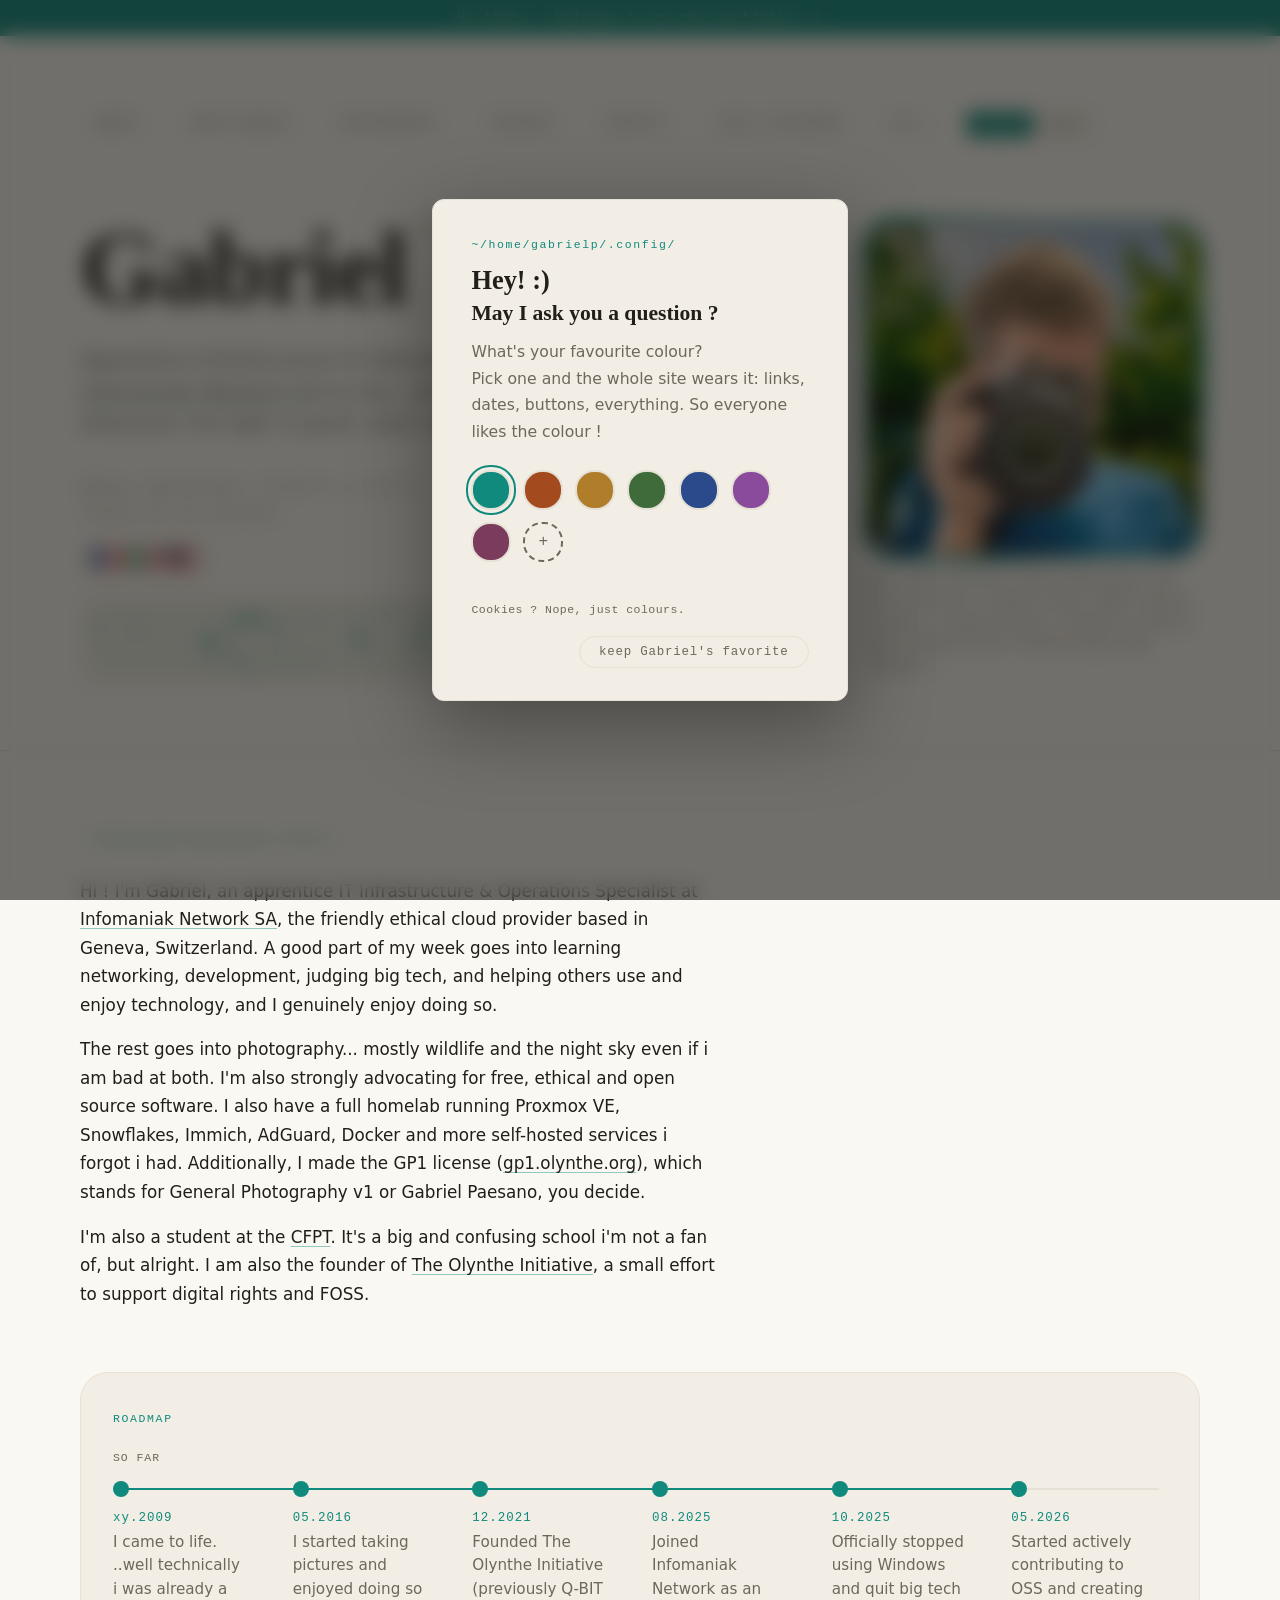
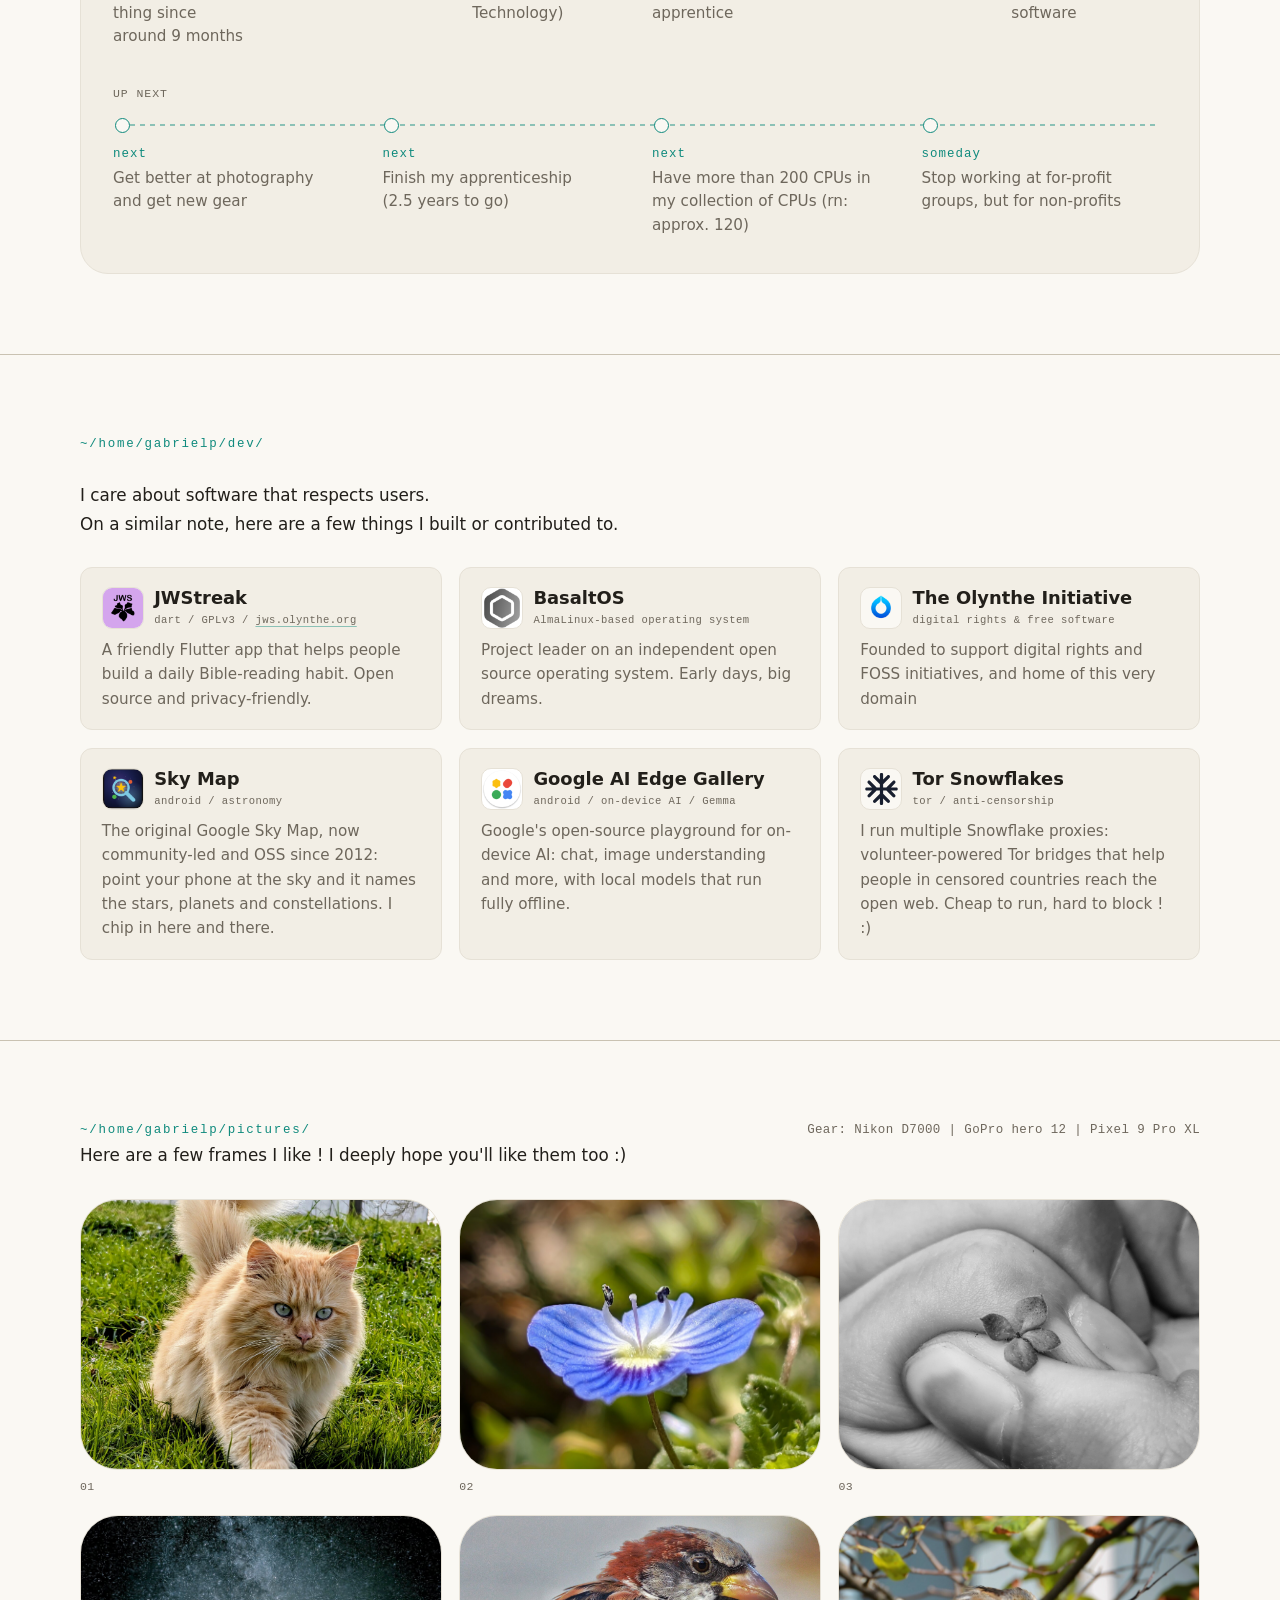
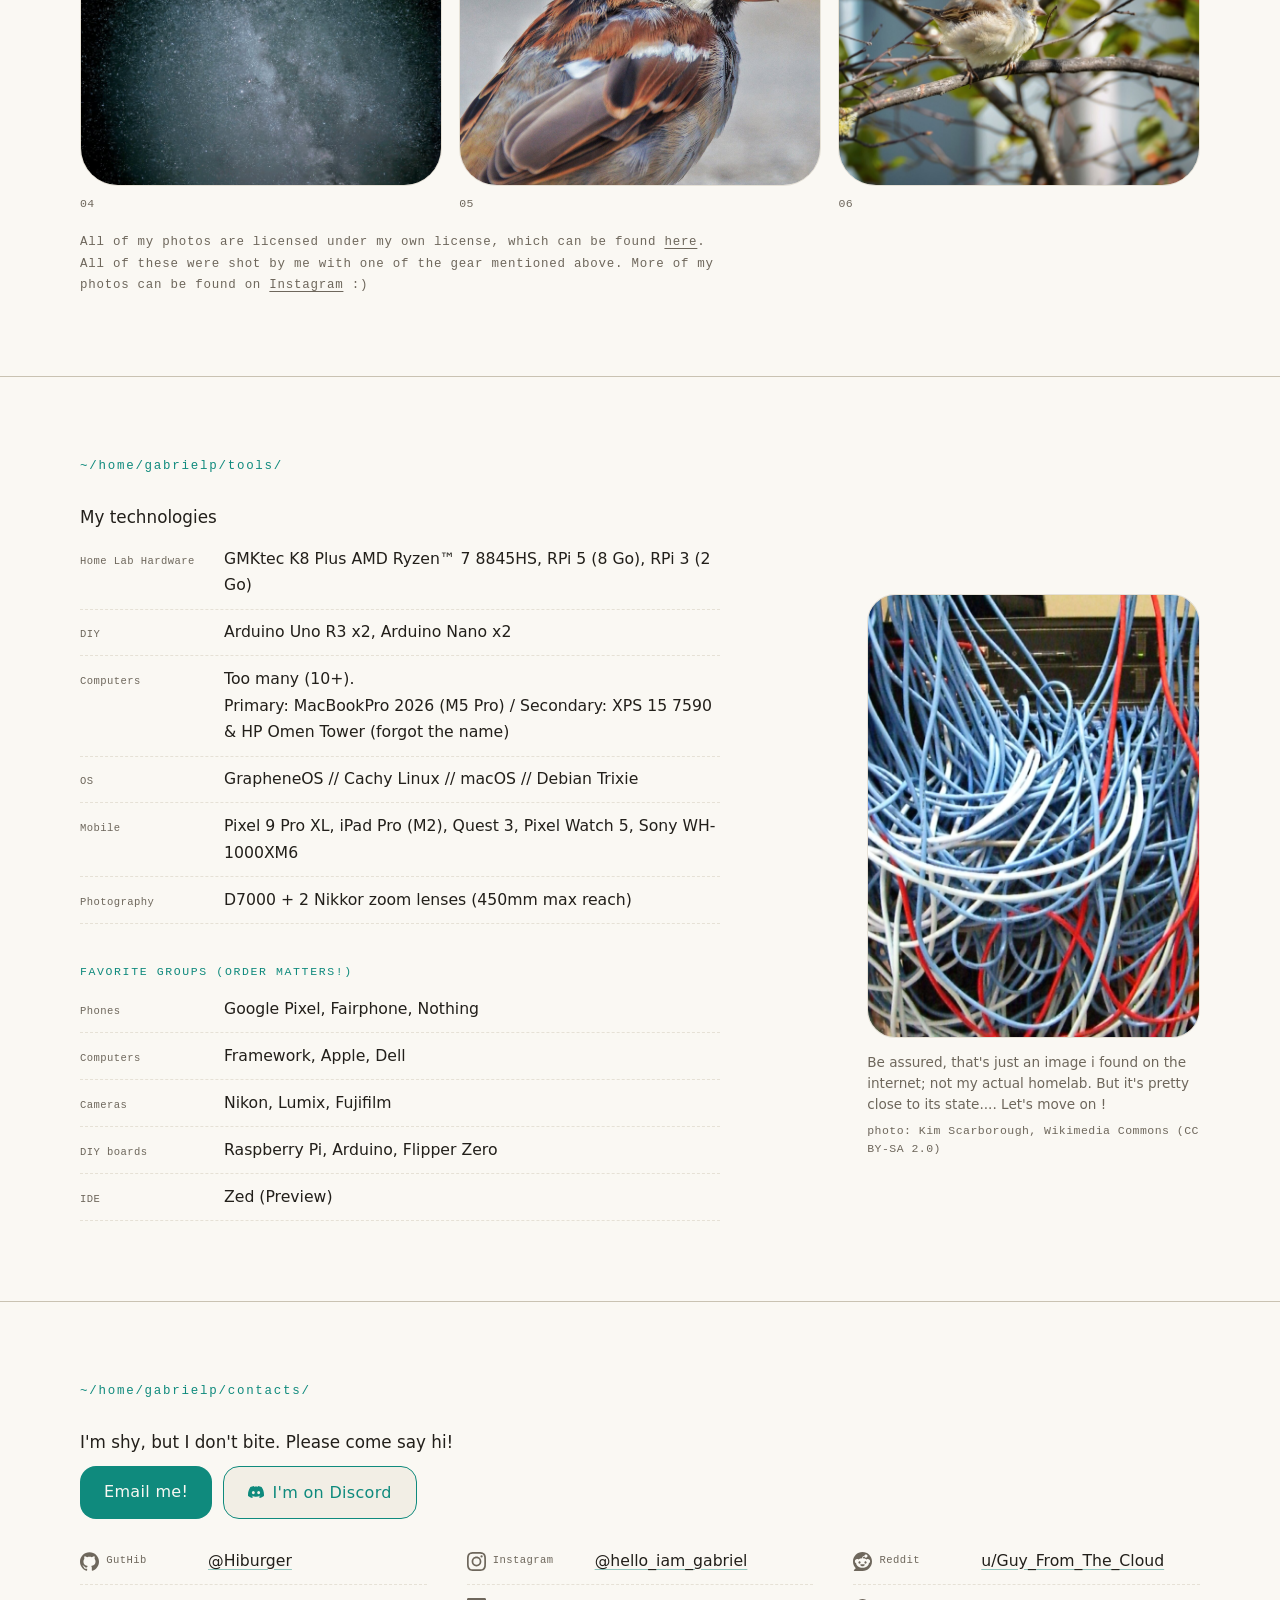
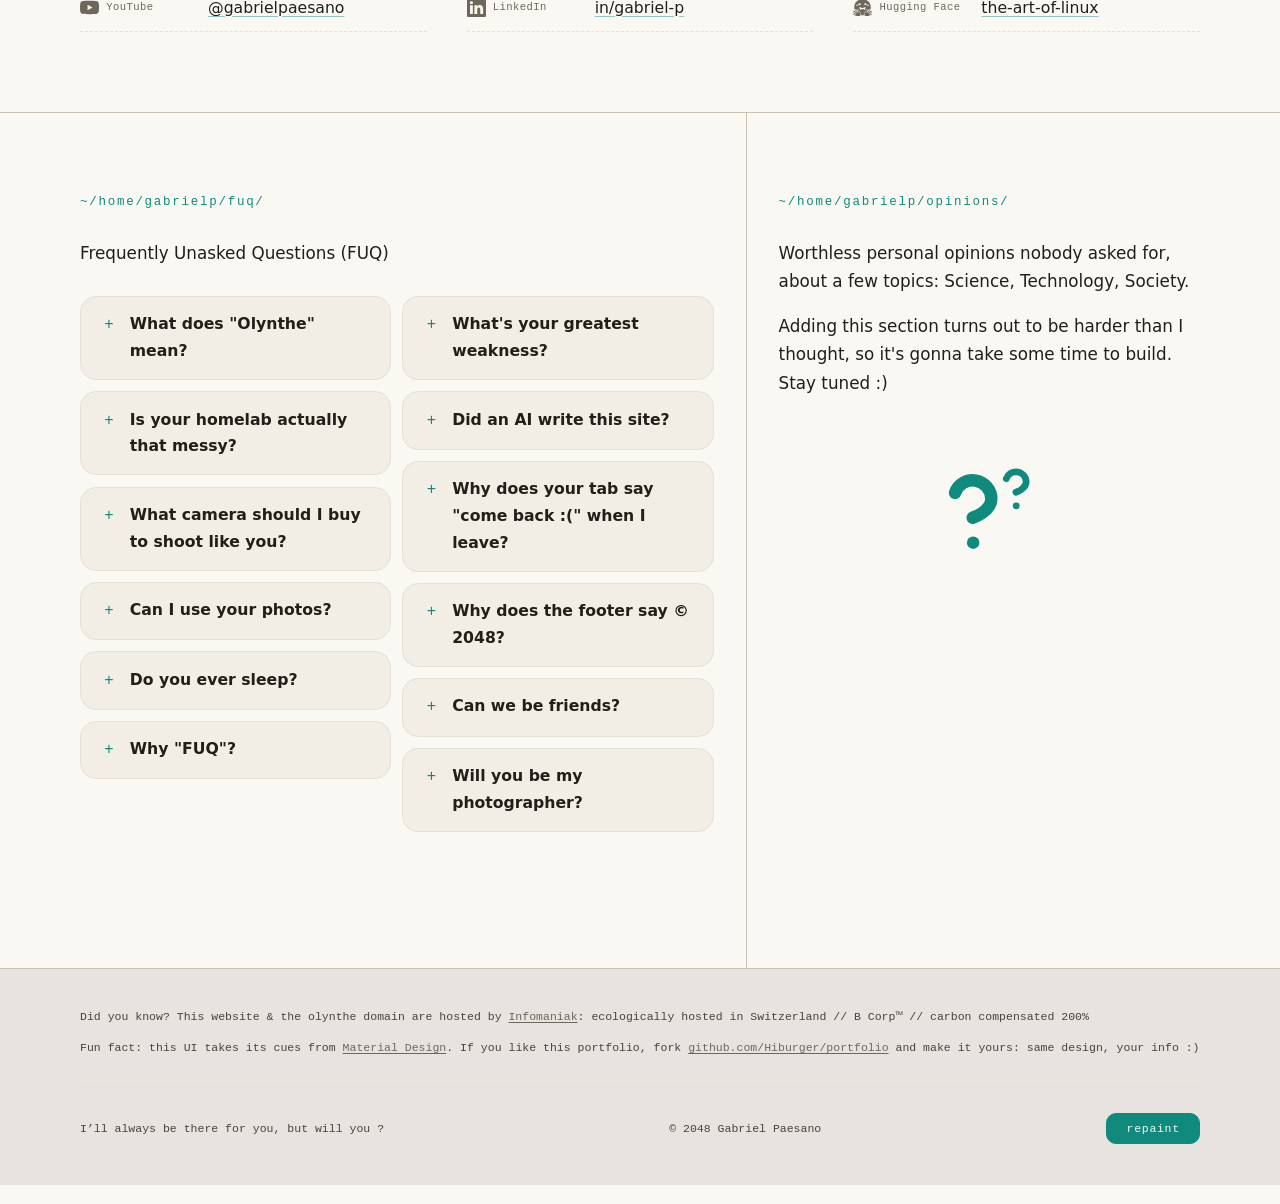
==== en/index.html @ e0891a76 "Contributions grid: fluid cells fill the card (v17.49)" ====
<!doctype html>
<html lang="en">
<head>
  <meta charset="utf-8">
  <meta name="viewport" content="width=device-width, initial-scale=1">
  <meta name="color-scheme" content="light dark">
  <title>Gabriel Paesano 😊</title>
  <meta name="description" content="Gabriel Paesano, apprentice infrastructure & operations specialist at Infomaniak Network SA, open source contributor, and photographer. Geneva, Switzerland.">
  <meta property="og:title" content="Gabriel Paesano">
  <meta property="og:description" content="Apprentice Infrastructure &amp; Operations Specialist at Infomaniak Network SA, open source contributor, photographer.">
  <meta property="og:url" content="https://gabriel.olynthe.org/en/">
  <meta property="og:type" content="website">
  <meta property="og:image" content="https://gabriel.olynthe.org/favicon.jpg">
  <meta property="og:image:width" content="640">
  <meta property="og:image:height" content="640">
  <meta property="og:image:alt" content="Gabriel holding his Nikon camera">
  <meta name="twitter:card" content="summary">
  <link rel="alternate" hreflang="en" href="https://gabriel.olynthe.org/en/">
  <link rel="alternate" hreflang="fr" href="https://gabriel.olynthe.org/fr/">
  <link rel="alternate" hreflang="it" href="https://gabriel.olynthe.org/it/">
  <link rel="alternate" hreflang="x-default" href="https://gabriel.olynthe.org/en/">
  <link rel="canonical" href="https://gabriel.olynthe.org/en/">
  <meta name="theme-color" content="#faf8f3" media="(prefers-color-scheme: light)">
  <meta name="theme-color" content="#171511" media="(prefers-color-scheme: dark)">
  <link rel="icon" href="../favicon.jpg?v=2" type="image/jpeg">
  <link rel="stylesheet" href="../style.css?v=17.49">
  <link rel="alternate" type="text/markdown" href="index.md">
  <script>
    (function () {
      try {
        var t = localStorage.getItem("theme");
        if (t === "dark" || t === "light") document.documentElement.dataset.theme = t;
        var s = document.documentElement.style;
        var al = localStorage.getItem("accent-light");
        var ad = localStorage.getItem("accent-dark");
        if (al) s.setProperty("--accent-user", al);
        if (ad) s.setProperty("--accent-user-dark", ad);
        var ol = localStorage.getItem("on-accent-light");
        var od = localStorage.getItem("on-accent-dark");
        if (ol) s.setProperty("--on-accent-user", ol);
        if (od) s.setProperty("--on-accent-user-dark", od);

      } catch (e) {}
    })();
  </script>
  <script type="application/ld+json">
  {
    "@context": "https://schema.org",
    "@type": "Person",
    "name": "Gabriel Paesano",
    "url": "https://gabriel.olynthe.org/en/",
    "jobTitle": "Apprentice infrastructure &amp; operations specialist at Infomaniak Network SA",
    "sameAs": [
      "https://github.com/Hiburger",
      "https://instagram.com/hello_iam_gabriel",
      "https://www.linkedin.com/in/gabriel-p-150632375"
    ]
  }
  </script>
</head>
<body>
  <a class="skip" href="#main">Skip to content</a>
  <p class="banner">Hi there ! Welcome to my new portfolio :)</p>

  <button type="button" class="menu-btn" aria-controls="mobile-panel" aria-expanded="false">
    <span></span><span></span><span></span>
  </button>
  <div class="panel-backdrop" aria-hidden="true"></div>
  <nav id="mobile-panel" class="mobile-panel" aria-label="Menu">
    <p class="panel-label">~/home/gabrielp/menu/</p>
    <ul class="panel-links">
      <li><a href="#about">About</a></li>
      <li><a href="#open-source">Open source</a></li>
      <li><a href="#photography">Photography</a></li>
      <li><a href="#toolbox">Toolbox</a></li>
      <li><a href="#contact">Contact</a></li>
      <li><a href="#fuq">FUQ & Opinions</a></li>
    </ul>
    <div class="panel-foot">
      <p class="panel-label">language</p>
      <div class="panel-langs">
        <a href="./" hreflang="en" aria-current="page">EN</a>
        <a href="../fr/" hreflang="fr">FR</a>
        <a href="../it/" hreflang="it">IT</a>
      </div>
      <div class="theme-switch" role="group" aria-label="Colour theme">
        <span class="theme-thumb" aria-hidden="true"></span>
        <button type="button" class="theme-opt" data-theme-choice="light" aria-pressed="false">light</button>
        <button type="button" class="theme-opt" data-theme-choice="dark" aria-pressed="false">dark</button>
      </div>
    </div>
  </nav>

  <div class="wrap">
    <header class="hero">
      <nav class="top" aria-label="Sections">
        <a href="#about">About</a>
        <a href="#open-source">Open source</a>
        <a href="#photography">Photography</a>
        <a href="#toolbox">Toolbox</a>
        <a href="#contact">Contact</a>
        <a href="#fuq">FUQ & Opinions</a>
        <div class="lang-switch">
          <button type="button" class="lang-btn" aria-haspopup="true">EN</button>
          <ul class="lang-menu">
            <li><a href="./" hreflang="en" aria-current="page">EN</a></li>
            <li><a href="../fr/" hreflang="fr">FR</a></li>
            <li><a href="../it/" hreflang="it">IT</a></li>
          </ul>
        </div>
        <div class="theme-switch" id="theme-switch" role="group" aria-label="Colour theme">
          <span class="theme-thumb" aria-hidden="true"></span>
          <button type="button" class="theme-opt" data-theme-choice="light" aria-pressed="false">light</button>
          <button type="button" class="theme-opt" data-theme-choice="dark" aria-pressed="false">dark</button>
        </div>
      </nav>
      <div class="hero-row">
        <div>
          <h1 aria-label="Gabriel">Gabr<span class="i-wrap">ı<span class="i-tittle" aria-hidden="true"></span></span>el<span class="version">v17.49</span></h1>
          <p class="lede">Apprentice Infrastructure &amp; Operations Specialist at <a href="https://www.infomaniak.com/en/about">Infomaniak Network SA</a> by day, photographer whenever the light is good, open source person 24/7.</p>
          <p class="coords">Geneva, Switzerland // 46.20° N ; 6.14° E</p>
          <p class="coords">*Coords are not accurate</p>
          <p class="langs">
            <span class="flag-wrap" data-code="FR"><svg class="flag" viewBox="0 0 3 2" role="img" aria-label="Français"><rect width="1" height="2" fill="#002395"/><rect x="1" width="1" height="2" fill="#fff"/><rect x="2" width="1" height="2" fill="#ED2939"/></svg></span>
            <span class="flag-wrap" data-code="IT"><svg class="flag" viewBox="0 0 3 2" role="img" aria-label="Italiano"><rect width="1" height="2" fill="#009246"/><rect x="1" width="1" height="2" fill="#fff"/><rect x="2" width="1" height="2" fill="#CE2B37"/></svg></span>
            <span class="flag-wrap" data-code="EN"><svg class="flag" viewBox="0 0 20 14" role="img" aria-label="English"><rect width="20" height="14" fill="#fff"/><rect width="20" height="2" fill="#B22234"/><rect y="4" width="20" height="2" fill="#B22234"/><rect y="8" width="20" height="2" fill="#B22234"/><rect y="12" width="20" height="2" fill="#B22234"/><rect width="9" height="8" fill="#3C3B6E"/></svg></span>
          </p>
          <div class="ghchart" hidden>
            <a href="https://github.com/Hiburger" target="_blank" rel="noopener">
              <div class="ghgrid" role="img" aria-label="Contribution graph of my last year of commits on GitHub"></div>
            </a>
          </div>
        </div>
        <figure class="hero-photo">
          <p class="status-bubble">We live in a society exquisitely dependent on science and technology, in which hardly anyone knows anything about science and technology.</p>
          <span class="frame">
            <span class="halo" aria-hidden="true"></span>
            <img src="../favicon.jpg?v=2" alt="Portrait of Gabriel" width="640" height="640" decoding="sync">
            <span class="flash-veil" aria-hidden="true"></span>
            <span class="flash" aria-hidden="true"></span>
          </span>
          <figcaption>Yes... that's me from a few months back. And yes, the forest is a green screen. When I go out to shoot I usually go alone, so there's no one to take a picture of me. I'd be too shy to ask anyway :(</figcaption>
        </figure>
      </div>
    </header>
  </div>

  <main id="main">
    <div class="wrap">
      <section id="about" class="section" aria-label="About">
        <h2 class="label">~/home/gabrielp/quick-facts/</h2>
        <div class="about-prose">
          <p>Hi ! I'm Gabriel, an apprentice IT Infrastructure &amp; Operations Specialist at <a href="https://www.infomaniak.com/en/about">Infomaniak Network SA</a>, the friendly ethical cloud provider based in Geneva, Switzerland. A good part of my week goes into learning networking, development, judging big tech, and helping others use and enjoy technology, and I genuinely enjoy doing so.</p>
          <p>The rest goes into photography... mostly wildlife and the night sky even if i am bad at both. I'm also strongly advocating for free, ethical and open source software. I also have a full homelab running Proxmox VE, Snowflakes, Immich, AdGuard, Docker and more self-hosted services i forgot i had. Additionally, I made the GP1 license (<a href="https://gp1.olynthe.org/">gp1.olynthe.org</a>), which stands for General Photography v1 or Gabriel Paesano, you decide.</p>
          <p>I'm also a student at the <a href="https://edu.ge.ch/secondaire2/centre-de-formation-professionnelle-technique/le-cfpt">CFPT</a>. It's a big and confusing school i'm not a fan of, but alright. I am also the founder of <a href="https://olynthe.org">The Olynthe Initiative</a>, a small effort to support digital rights and FOSS.</p>
        </div>
        <aside class="roadmap">
          <h3>roadmap</h3>
          <div class="lane lane-past">
            <p class="lane-label">so far</p>
            <ul>
              <li><span class="year">xy.2009</span>I came to life. <br> ..well technically i was already a thing since around 9 months</li>
              <li><span class="year">05.2016</span>I started taking pictures and enjoyed doing so</li>
              <li><span class="year">12.2021</span>Founded The Olynthe Initiative (previously Q-BIT Technology)</li>
              <li><span class="year">08.2025</span>Joined Infomaniak Network as an apprentice</li>
              <li><span class="year">10.2025</span>Officially stopped using Windows and quit big tech</li>
              <li><span class="year">05.2026</span>Started actively contributing to OSS and creating software</li>
            </ul>
          </div>
          <div class="lane">
            <p class="lane-label">up next</p>
            <ul>
              <li class="next"><span class="year">next</span>Get better at photography and get new gear</li>
              <li class="next"><span class="year">next</span>Finish my apprenticeship (2.5 years to go)</li>
              <li class="next"><span class="year">next</span>Have more than 200 CPUs in my collection of CPUs (rn: approx. 120)</li>
              <li class="next"><span class="year">someday</span>Stop working at for-profit groups, but for non-profits</li>
            </ul>
          </div>
        </aside>
      </section>

      <section id="open-source" class="section" aria-label="Open source">
        <h2 class="label">~/home/gabrielp/dev/</h2>
        <p>I care about software that respects users.<br>On a similar note, here are a few things I built or contributed to.</p>
        <ul class="projects">
          <li class="project">
            <div class="project-head">
              <img src="../logos/jwstreak.png" alt="" width="42" height="42" loading="lazy">
              <div>
                <h3><a href="https://github.com/Hiburger/JWStreak">JWStreak</a></h3>
                <p class="tag">dart / GPLv3 / <a href="https://jws.olynthe.org">jws.olynthe.org</a></p>
              </div>
            </div>
            <p>A friendly Flutter app that helps people build a daily Bible-reading habit. Open source and privacy-friendly.</p>
          </li>
          <li class="project">
            <div class="project-head">
              <img class="tile-white" src="../logos/basaltos.png" alt="" width="42" height="42" loading="lazy">
              <div>
                <h3><a href="https://github.com/BasaltOS-org">BasaltOS</a></h3>
                <p class="tag">AlmaLinux-based operating system</p>
              </div>
            </div>
            <p>Project leader on an independent open source operating system. Early days, big dreams.</p>
          </li>
          <li class="project">
            <div class="project-head">
              <img src="../logos/olynthe.png" alt="" width="42" height="42" loading="lazy">
              <div>
                <h3><a href="https://olynthe.org">The Olynthe Initiative</a></h3>
                <p class="tag">digital rights & free software</p>
              </div>
            </div>
            <p>Founded to support digital rights and FOSS initiatives, and home of this very domain</p>
          </li>
          <li class="project">
            <div class="project-head">
              <img src="../logos/sky-map.png?v=2" alt="" width="42" height="42" loading="lazy">
              <div>
                <h3><a href="https://github.com/sky-map-team/">Sky Map</a></h3>
                <p class="tag">android / astronomy</p>
              </div>
            </div>
            <p>The original Google Sky Map, now community-led and OSS since 2012: point your phone at the sky and it names the stars, planets and constellations. I chip in here and there.</p>
          </li>
          <li class="project">
            <div class="project-head">
              <img class="tile-white" src="../logos/ai-edge-gallery.png" alt="" width="42" height="42" loading="lazy">
              <div>
                <h3><a href="https://github.com/google-ai-edge/gallery">Google AI Edge Gallery</a></h3>
                <p class="tag">android / on-device AI / Gemma</p>
              </div>
            </div>
            <p>Google's open-source playground for on-device AI: chat, image understanding and more, with local models that run fully offline.</p>
          </li>
          <li class="project">
            <div class="project-head">
              <img class="snowflake" src="../logos/snowflake.svg?v=2" alt="" width="42" height="42" loading="lazy">
              <div>
                <h3><a href="https://snowflake.torproject.org/">Tor Snowflakes</a></h3>
                <p class="tag">tor / anti-censorship</p>
              </div>
            </div>
            <p>I run multiple Snowflake proxies: volunteer-powered Tor bridges that help people in censored countries reach the open web. Cheap to run, hard to block ! :)</p>
          </li>
        </ul>
      </section>
    </div>

    <div class="wrap">
      <section id="photography" class="section" aria-label="Photography">
        <div class="section-head">
          <h2 class="label">~/home/gabrielp/pictures/</h2>
          <p class="gear">Gear: Nikon D7000 | GoPro hero 12 | Pixel 9 Pro XL</p>
        </div>
        <p>Here are a few frames I like ! I deeply hope you'll like them too :)</p>
        <div class="gallery">
          <figure>
            <a href="../photos/01.jpg" target="_blank" rel="noopener">
              <img src="../photos/01.jpg" alt="A ginger cat prowling through dewy grass" width="2000" height="1676" decoding="sync">
            </a>
            <figcaption>01</figcaption>
          </figure>
          <figure>
            <a href="../photos/02.jpg" target="_blank" rel="noopener">
              <img src="../photos/02.jpg" alt="A blue speedwell flower in close-up" width="1507" height="2000" decoding="sync">
            </a>
            <figcaption>02</figcaption>
          </figure>
          <figure>
            <a href="../photos/03.jpg" target="_blank" rel="noopener">
              <img src="../photos/03.jpg" alt="Black and white, hands holding a tiny four-leaf clover" width="2000" height="1632" decoding="sync">
            </a>
            <figcaption>03</figcaption>
          </figure>
          <figure>
            <a href="../photos/04.jpg" target="_blank" rel="noopener">
              <img src="../photos/04.jpg" alt="The Milky Way over a dark night sky" width="1506" height="2000" decoding="sync">
            </a>
            <figcaption>04</figcaption>
          </figure>
          <figure>
            <a href="../photos/05.jpg" target="_blank" rel="noopener">
              <img src="../photos/05.jpg" alt="A house sparrow in sharp profile" width="1428" height="2000" decoding="sync">
            </a>
            <figcaption>05</figcaption>
          </figure>
          <figure>
            <a href="../photos/06.jpg" target="_blank" rel="noopener">
              <img src="../photos/06.jpg" alt="A sparrow perched on a branch" width="1518" height="1107" decoding="sync">
            </a>
            <figcaption>06</figcaption>
          </figure>
        </div>
        <p class="gallery-note">All of my photos are licensed under my own license, which can be found <a href="https://gp1.olynthe.org/">here</a>. All of these were shot by me with one of the gear mentioned above. More of my photos can be found on <a href="https://instagram.com/hello_iam_gabriel" target="_blank" rel="noopener">Instagram</a> :)</p>
      </section>
    </div>

    <div class="wrap">
      <section id="toolbox" class="section" aria-label="Toolbox">
        <h2 class="label">~/home/gabrielp/tools/</h2>
        <p>My technologies</p>
        <div class="hero-row">
          <div>
            <ul class="links">
              <li><span class="tag">Home Lab Hardware</span>GMKtec K8 Plus AMD Ryzen™ 7 8845HS, RPi 5 (8 Go), RPi 3 (2 Go)</li>
              <li><span class="tag">DIY</span>Arduino Uno R3 x2, Arduino Nano x2</li>
              <li><span class="tag">Computers</span>Too many (10+). <br> Primary: MacBookPro 2026 (M5 Pro) / Secondary: XPS 15 7590 & HP Omen Tower (forgot the name)</li>
              <li><span class="tag">OS</span>GrapheneOS // Cachy Linux // macOS // Debian Trixie</li>
              <li><span class="tag">Mobile</span>Pixel 9 Pro XL, iPad Pro (M2), Quest 3, Pixel Watch 5, Sony WH-1000XM6</li>
              <li><span class="tag">Photography</span>D7000 + 2 Nikkor zoom lenses (450mm max reach)</li>
            </ul>
            <p class="sub-label">favorite groups (order matters!)</p>
            <ul class="links">
              <li><span class="tag">Phones</span>Google Pixel, Fairphone, Nothing</li>
              <li><span class="tag">Computers</span>Framework, Apple, Dell</li>
              <li><span class="tag">Cameras</span>Nikon, Lumix, Fujifilm</li>
              <li><span class="tag">DIY boards</span>Raspberry Pi, Arduino, Flipper Zero</li>
              <li><span class="tag">IDE</span>Zed (Preview)</li>
            </ul>
          </div>
          <figure class="hero-photo">
            <img src="../messy_server_rack.jpg" alt="A messy server rack covered in tangled cables" width="1440" height="1920" decoding="sync">
            <figcaption>Be assured, that's just an image i found on the internet; not my actual homelab. But it's pretty close to its state.... Let's move on !
              <span class="photo-credit">photo: Kim Scarborough, Wikimedia Commons (CC BY-SA 2.0)</span>
            </figcaption>
          </figure>
        </div>
      </section>
    </div>

    <div class="wrap">
      <section id="contact" class="section" aria-label="Contact">
        <h2 class="label">~/home/gabrielp/contacts/</h2>
        <p>I'm shy, but I don't bite. Please come say hi!</p>
        <div class="contact-btns">
          <a class="email" href="mailto:gabriel.paesano@olynthe.org">Email me!</a>
          <a class="email discord" href="https://discord.com/users/1085984192644530257" target="_blank" rel="noopener"><svg class="sicon" aria-hidden="true"><use href="../logos/socials.svg?v=1#discord"/></svg>I'm on Discord</a>
        </div>
        <ul class="links">
          <li><span class="tag"><svg class="sicon" aria-hidden="true"><use href="../logos/socials.svg?v=1#github"/></svg>GutHib</span><a href="https://github.com/Hiburger">@Hiburger</a></li>
          <li><span class="tag"><svg class="sicon" aria-hidden="true"><use href="../logos/socials.svg?v=1#instagram"/></svg>Instagram</span><a href="https://instagram.com/hello_iam_gabriel">@hello_iam_gabriel</a></li>
          <li><span class="tag"><svg class="sicon" aria-hidden="true"><use href="../logos/socials.svg?v=1#reddit"/></svg>Reddit</span><a href="https://www.reddit.com/user/Guy_From_The_Cloud/">u/Guy_From_The_Cloud</a></li>
          <li><span class="tag"><svg class="sicon" aria-hidden="true"><use href="../logos/socials.svg?v=1#youtube"/></svg>YouTube</span><a href="https://youtube.com/@gabrielpaesano">@gabrielpaesano</a></li>
          <li><span class="tag"><svg class="sicon" aria-hidden="true"><use href="../logos/socials.svg?v=1#linkedin"/></svg>LinkedIn</span><a href="https://www.linkedin.com/in/gabriel-p-150632375">in/gabriel-p</a></li>
          <li><span class="tag"><svg class="sicon" aria-hidden="true"><use href="../logos/socials.svg?v=1#huggingface"/></svg>Hugging Face</span><a href="https://huggingface.co/the-art-of-linux">the-art-of-linux</a></li>
        </ul>
      </section>
    </div>

    <div class="wrap">
      <section id="fuq" class="section" aria-label="FUQ & Opinions">
        <div class="fuq-split">
          <div>
            <h2 class="label">~/home/gabrielp/fuq/</h2>
            <p>Frequently Unasked Questions (FUQ)</p>
            <div class="fuq">
              <div class="fuq-col">
                <details>
                  <summary>What does "Olynthe" mean?</summary>
                  <p>"Olynthe" is the French name for Olynthus, an ancient Greek city, commonly understood to mean "wild fig" or "wild fig fruit". <br> Olynthus was also where independent cities came together as one league, which makes it a fitting metaphor for open source: separate contributors and projects, one community, shared goals. Also: it sounded cool and looked nice as a domain :)</p>
                </details>
                <details>
                  <summary>Is your homelab actually that messy?</summary>
                  <p>Well yes. Software-wise and hardware-wise. But it works. That's the whole point. No further questions on this topic, please.</p>
                </details>
                <details>
                  <summary>What camera should I buy to shoot like you?</summary>
                  <p>I wouldn't try to shoot like someone else. Still, may I suggest the Nikon Z6III? If you really want that exact same vibe though, look for a Nikon DSLR like mine or a newer model (i.e. D7200 / D750 / D850), though I don't recommend that in 2026, even if it's clearly still usable.</p>
                </details>
                <details>
                  <summary>Can I use your photos?</summary>
                  <p>Of course. All of my photos are licensed under GP1, a license I made myself (<a href="https://gp1.olynthe.org/">gp1.olynthe.org</a>), so you can use it too if you want.</p>
                </details>
                <details>
                  <summary>Do you ever sleep?</summary>
                  <p>I do. Sleep just hasn't been next door lately.</p>
                </details>
                <details>
                  <summary>Why "FUQ"?</summary>
                  <p>It stands for Frequently Unasked Questions. There's no deeper meaning or hidden reference.</p>
                </details>
              </div>
              <div class="fuq-col">
                <details>
                  <summary>What's your greatest weakness?</summary>
                  <p>I overthink things. This makes me slow or look weird sometimes.</p>
                </details>
                <details>
                  <summary>Did an AI write this site?</summary>
                  <p>No, if you mean the content. Yes, if you mean most of this site's HTML and CSS.</p>
                </details>
                <details>
                  <summary>Why does your tab say "come back :(" when I leave?</summary>
                  <p>I like that you are here. I'm even asking myself "why is this person here". But I have no way to ask.</p>
                </details>
                <details>
                  <summary>Why does the footer say © 2048?</summary>
                  <p>I plan ahead. Also, I heard copyright expires.</p>
                </details>
                <details>
                  <summary>Can we be friends?</summary>
                  <p>Do I have any valid reasons to say no? The contact section is just above.</p>
                </details>
                <details>
                  <summary>Will you be my photographer?</summary>
                  <p>Well i'm not a pro but... Yes, and for free, since I don't photograph for money. Who even does photography for money ? But heads-up: I work or I'm at school all week, so we'd have to talk first. And if getting to you involves trains or such, I might ask you to help with the costs. I think that's a fair thing to ask.</p>
                </details>
              </div>
            </div>
          </div>
          <div>
            <h2 class="label">~/home/gabrielp/opinions/</h2>
            <p>Worthless personal opinions nobody asked for, about a few topics: Science, Technology, Society.</p>
            <p>Adding this section turns out to be harder than I thought, so it's gonna take some time to build. Stay tuned :)</p>
            <div class="opinions-wip" aria-hidden="true">
              <svg viewBox="0 0 120 120" focusable="false">
                <g transform="translate(-14 11)">
                  <g transform="translate(-6 -13) scale(5.5)" fill="none" stroke="currentColor" stroke-width="2" stroke-linecap="round" stroke-linejoin="round">
                    <path d="M9.09 9a3 3 0 0 1 5.83 1c0 2-3 3-3 3"/>
                    <line x1="12" y1="17" x2="12.01" y2="17"/>
                  </g>
                  <g transform="translate(62 -3) scale(3)" fill="none" stroke="currentColor" stroke-width="2" stroke-linecap="round" stroke-linejoin="round">
                    <path d="M9.09 9a3 3 0 0 1 5.83 1c0 2-3 3-3 3"/>
                    <line x1="12" y1="17" x2="12.01" y2="17"/>
                  </g>
                </g>
              </svg>
            </div>
          </div>
        </div>
      </section>
    </div>
  </main>

  <div class="footer-band">
    <div class="wrap">
      <p class="hosted">Did you know? This website &amp; the olynthe domain are hosted by <a href="https://www.infomaniak.com/en/about">Infomaniak</a>: ecologically hosted in Switzerland // B Corp™ // carbon compensated 200%</p>
      <p class="hosted fork">Fun fact: this UI takes its cues from <a href="https://m3.material.io">Material Design</a>. If you like this portfolio, fork <a href="https://github.com/Hiburger/portfolio">github.com/Hiburger/portfolio</a> and make it yours: same design, your info :)</p>
      <footer>
        <span>I’ll always be there for you, but will you ?</span>
        <span>© 2048 Gabriel Paesano</span>
        <button type="button" class="repaint" id="repaint">repaint</button>
      </footer>
    </div>
  </div>

  <dialog class="colour-modal" id="colour-modal" aria-labelledby="colour-title">
    <form method="dialog">
      <p class="colour-label">~/home/gabrielp/.config/</p>
      <h2 id="colour-title">Hey! :) <br> <span class="colour-question">May I ask you a question ?</span></h2>
      <p>What's your favourite colour? <br> Pick one and the whole site wears it: links, dates, buttons, everything. So everyone likes the colour !</p>
      <div class="swatches">
        <button type="button" class="swatch" data-colour="#0f8a7d" style="background: #0f8a7d" aria-label="turquoise"></button>
        <button type="button" class="swatch" data-colour="#a44a1f" style="background: #a44a1f" aria-label="terracotta"></button>
        <button type="button" class="swatch" data-colour="#b07d2a" style="background: #b07d2a" aria-label="ochre"></button>
        <button type="button" class="swatch" data-colour="#3f6b3a" style="background: #3f6b3a" aria-label="forest"></button>
        <button type="button" class="swatch" data-colour="#2b4a8b" style="background: #2b4a8b" aria-label="denim"></button>
        <button type="button" class="swatch" data-colour="#8a4b9d" style="background: #8a4b9d" aria-label="pink"></button>
        <button type="button" class="swatch" data-colour="#7a3b5c" style="background: #7a3b5c" aria-label="plum"></button>
        <label class="swatch-custom" aria-label="pick any colour">+
          <input type="color" value="#0f8a7d">
        </label>
      </div>
      <div class="colour-actions">
        <span class="colour-note">Cookies ? Nope, just colours.</span>
        <button class="colour-skip" value="cancel">keep Gabriel's favorite</button>
      </div>
    </form>
  </dialog>

  <script>
    (function () {
      var root = document.documentElement;
      var switches = document.querySelectorAll(".theme-switch");
      var mq = window.matchMedia("(prefers-color-scheme: dark)");
      function currentIsDark() {
        return root.dataset.theme === "dark" || (!root.dataset.theme && mq.matches);
      }
      function renderSwitch(sw) {
        var thumb = sw.querySelector(".theme-thumb");
        var opts = sw.querySelectorAll(".theme-opt");
        var dark = currentIsDark();
        opts.forEach(function (b) {
          var active = (b.dataset.themeChoice === "dark") === dark;
          b.classList.toggle("is-active", active);
          b.setAttribute("aria-pressed", active ? "true" : "false");
          if (active) {
            thumb.style.width = b.offsetWidth + "px";
            thumb.style.transform = "translateX(" + b.offsetLeft + "px)";
          }
        });
      }
      function render() {
        switches.forEach(renderSwitch);
      }
      switches.forEach(function (sw) {
        sw.querySelectorAll(".theme-opt").forEach(function (b) {
          b.addEventListener("click", function () {
            root.dataset.theme = b.dataset.themeChoice;
            try { localStorage.setItem("theme", b.dataset.themeChoice); } catch (e) {}
            render();
          });
        });
      });
      window.addEventListener("resize", render);
      switches.forEach(function (sw) {
        sw.querySelector(".theme-thumb").style.transition = "none";
      });
      render();
      void document.body.offsetWidth;
      switches.forEach(function (sw) {
        sw.querySelector(".theme-thumb").style.transition = "";
      });
    })();
  </script>

  <script>
    (function () {
      var lane = document.querySelector(".roadmap .lane-past");
      if (!lane || !("IntersectionObserver" in window)) return;
      var ul = lane.querySelector("ul");
      var fill = document.createElement("span");
      fill.className = "lane-fill";
      fill.setAttribute("aria-hidden", "true");
      ul.appendChild(fill);
      var items = ul.querySelectorAll("li");
      items.forEach(function (li, i) {
        li.style.setProperty("--d", (((i + 1) / items.length) * 1.5).toFixed(2) + "s");
      });
      var last = items[items.length - 1];
      function size() {
        fill.style.width = (last.offsetLeft + 7) + "px";
      }
      size();
      window.addEventListener("resize", size);
      var drawn = false;
      function draw() {
        if (drawn) return;
        drawn = true;
        ul.classList.add("is-drawn");
      }
      var io = new IntersectionObserver(function (entries) {
        entries.forEach(function (e) {
          if (e.isIntersecting) {
            draw();
            io.disconnect();
          }
        });
      }, { rootMargin: "0px 0px -22% 0px", threshold: 0.25 });
      io.observe(lane);
    })();
  </script>

  <script>
    (function () {
      var root = document.documentElement;
      var dlg = document.getElementById("colour-modal");
      if (!dlg || !dlg.showModal) return;
      function store(k, v) { try { localStorage.setItem(k, v); } catch (e) {} }
      function read(k) { try { return localStorage.getItem(k); } catch (e) { return null; } }
      function hexToHsl(hex) {
        var r = parseInt(hex.slice(1, 3), 16) / 255;
        var g = parseInt(hex.slice(3, 5), 16) / 255;
        var b = parseInt(hex.slice(5, 7), 16) / 255;
        var max = Math.max(r, g, b), min = Math.min(r, g, b), h = 0, s = 0, l = (max + min) / 2;
        if (max !== min) {
          var d = max - min;
          s = l > 0.5 ? d / (2 - max - min) : d / (max + min);
          if (max === r) h = ((g - b) / d + (g < b ? 6 : 0)) / 6;
          else if (max === g) h = ((b - r) / d + 2) / 6;
          else h = ((r - g) / d + 4) / 6;
        }
        return [h, s, l];
      }
      function hslToHex(h, s, l) {
        function f(n) {
          var k = (n + h * 12) % 12;
          var a = s * Math.min(l, 1 - l);
          var v = l - a * Math.max(-1, Math.min(k - 3, 9 - k, 1));
          return Math.round(255 * v);
        }
        return "#" + ((1 << 24) + (f(0) << 16) + (f(8) << 8) + f(4)).toString(16).slice(1);
      }
      function tune(hex, lmin, lmax) {
        var c = hexToHsl(hex);
        return hslToHex(c[0], c[1], Math.min(lmax, Math.max(lmin, c[2])));
      }
      function inkFor(hex) {
        var r = parseInt(hex.slice(1, 3), 16), g = parseInt(hex.slice(3, 5), 16), b = parseInt(hex.slice(5, 7), 16);
        return (r * 299 + g * 587 + b * 114) / 1000 > 150 ? "#171511" : "#faf8f3";
      }
      function choose(hex) {
        if (!/^#[0-9a-fA-F]{6}$/.test(hex)) return;
        var light = tune(hex, 0.3, 0.52);
        var dark = tune(hex, 0.58, 0.74);
        root.style.setProperty("--accent-user", light);
        root.style.setProperty("--accent-user-dark", dark);
        root.style.setProperty("--on-accent-user", inkFor(light));
        root.style.setProperty("--on-accent-user-dark", inkFor(dark));
        store("accent-light", light);
        store("accent-dark", dark);
        store("on-accent-light", inkFor(light));
        store("on-accent-dark", inkFor(dark));
      }
      dlg.querySelectorAll(".swatch").forEach(function (b) {
        b.addEventListener("click", function (e) {
          e.preventDefault();
          choose(b.dataset.colour);
          dlg.close();
        });
      });
      var picker = dlg.querySelector(".swatch-custom input");
      if (picker) {
        picker.addEventListener("input", function () { choose(picker.value); });
        picker.addEventListener("change", function () { dlg.close(); });
      }
      dlg.addEventListener("close", function () { store("accent-asked", "1"); });
      var skip = dlg.querySelector(".colour-skip");
      if (skip) skip.addEventListener("click", function () {
        ["--accent-user", "--accent-user-dark", "--on-accent-user", "--on-accent-user-dark"].forEach(function (p) {
          root.style.removeProperty(p);
        });
        ["accent-light", "accent-dark", "on-accent-light", "on-accent-dark"].forEach(function (k) {
          try { localStorage.removeItem(k); } catch (e) {}
        });
      });
      if (!read("accent-asked")) dlg.showModal();
      var rp = document.getElementById("repaint");
      if (rp) rp.addEventListener("click", function () { dlg.showModal(); });
    })();
  </script>

  <script>
    (function () {
      var b = document.querySelector(".banner");
      var h = new Date().getHours();
      if (b && h >= 1 && h < 5) {
        b.textContent = "it's " + h + "am, shouldn't you be asleep ?";
      }
      var base = document.title;
      document.addEventListener("visibilitychange", function () {
        if (document.hidden) {
          document.title = "come back :(";
        } else {
          document.title = "oh hi again";
          window.setTimeout(function () { document.title = base; }, 1600);
        }
      });
      console.log(
        "%c~/home/gabrielp $ cat .secret",
        "color: #0f8a7d; font-family: monospace; font-weight: bold"
      );
      console.log(
        "%chello, fellow console person.\nsooo.... what are we doing?\npsst: come back around 3am.\nGabriel",
        "color: #6e675c; font-family: monospace; font-style: italic"
      );
    })();
  </script>
  <script>
    (function () {
      var reduce = window.matchMedia("(prefers-reduced-motion: reduce)").matches;
      var tittle = document.querySelector("h1 .i-tittle");
      var links = document.querySelectorAll("nav.top a[href^='#']");
      var isPhone = window.matchMedia("(pointer: coarse) and (hover: none)").matches;
      if (reduce || isPhone || !tittle || links.length < 5 || links[0].getBoundingClientRect().width === 0 || !("animate" in Element.prototype)) return;
      function start() {
        var byHref = {};
        links.forEach(function (a) { byHref[a.getAttribute("href")] = a; });
        var path = ["#about", "#open-source", "#toolbox", "#photography", "#open-source"];
        var tr = tittle.getBoundingClientRect();
        var size = tr.width * 1.25;
        var pts = path.map(function (h) {
          var a = byHref[h];
          if (!a) return null;
          var r = a.getBoundingClientRect();
          return { x: r.left + r.width / 2, y: r.top + window.scrollY - size / 2 };
        });
        pts.push({ x: tr.left + tr.width / 2, y: tr.top + window.scrollY + tr.height / 2 });
        if (pts.indexOf(null) !== -1) return;
        tittle.style.opacity = "0";
        var dot = document.createElement("span");
        dot.setAttribute("aria-hidden", "true");
        dot.style.cssText =
          "position:absolute;left:0;top:0;width:" + size + "px;height:" + size +
          "px;border-radius:50%;background:var(--ink);transition:background .2s ease;z-index:60;pointer-events:none;opacity:0;transform:translate(" +
          (pts[0].x - size / 2) + "px," + (pts[0].y - size / 2) + "px)";
        document.body.appendChild(dot);
        dot.animate([{ opacity: 0 }, { opacity: 1 }], { duration: 150, fill: "forwards" });
        function tx(p) {
          return "translate(" + (p.x - size / 2) + "px," + (p.y - size / 2) + "px)";
        }
        function hop(from, to) {
          var mx = (from.x + to.x) / 2;
          var my = Math.min(from.y, to.y) - (16 + Math.random() * 40);
          var d = 150 + Math.random() * 260;
          dot.animate([
            { transform: tx(from), easing: "ease-in" },
            { transform: "translate(" + mx + "px," + my + "px)", offset: 0.5, easing: "ease-out" },
            { transform: tx(to) }
          ], { duration: d, fill: "forwards" });
          return d;
        }
        function wait(ms) { return new Promise(function (r) { setTimeout(r, ms); }); }
        var seq = wait(200 + Math.random() * 600);
        var from = pts[0];
        for (var i = 1; i < pts.length; i++) {
          (function (base, last) {
            seq = seq.then(function () {
              var to = last ? base : {
                x: base.x + (Math.random() * 2 - 1) * 34,
                y: base.y + Math.random() * 6
              };
              if (last) dot.style.background = "var(--accent)";
              var d = hop(from, to);
              from = to;
              return wait(last ? d : d + 250 + Math.random() * 1400);
            });
          })(pts[i], i === pts.length - 1);
        }
        function restore() {
          tittle.style.opacity = "1";
          if (dot.parentNode) dot.remove();
        }
        seq.then(function () {
          dot.animate([{ opacity: 1 }, { opacity: 0 }], { duration: 130, fill: "forwards" });
          tittle.style.opacity = "1";
          tittle.style.background = "var(--accent)";
          setTimeout(function () { dot.remove(); }, 200);
        }, restore);
      }
      var asked = null;
      try { asked = localStorage.getItem("accent-asked"); } catch (e) {}
      if (asked) {
        start();
        return;
      }
      var dlg = document.getElementById("colour-modal");
      if (dlg && dlg.open) {
        dlg.addEventListener("close", start, { once: true });
      } else {
        start();
      }
    })();
  </script>

  <script>
    (function () {
      var btn = document.querySelector(".menu-btn");
      var panel = document.getElementById("mobile-panel");
      var backdrop = document.querySelector(".panel-backdrop");
      if (!btn || !panel || !backdrop) return;
      function setOpen(open) {
        panel.classList.toggle("is-open", open);
        backdrop.classList.toggle("is-open", open);
        document.body.classList.toggle("panel-open", open);
        btn.setAttribute("aria-expanded", open ? "true" : "false");
      }
      btn.addEventListener("click", function () {
        setOpen(!panel.classList.contains("is-open"));
      });
      backdrop.addEventListener("click", function () { setOpen(false); });
      panel.querySelectorAll("a[href^='#']").forEach(function (a) {
        a.addEventListener("click", function () { setOpen(false); });
      });
      document.addEventListener("keydown", function (e) {
        if (e.key === "Escape") setOpen(false);
      });
    })();
  </script>

  <script>
    (function () {
      var frame = document.querySelector(".hero-photo .frame");
      if (!frame) return;
      var flash = frame.querySelector(".flash");
      var veil = frame.querySelector(".flash-veil");
      var last = 0;
      function pop() {
        var now = Date.now();
        if (now - last < 650) return;
        last = now;
        flash.animate(
          [
            { opacity: 0, transform: "translate(-50%, -50%) scale(0.2)" },
            { opacity: 1, transform: "translate(-50%, -50%) scale(1)", offset: 0.18 },
            { opacity: 0.9, transform: "translate(-50%, -50%) scale(1.08)", offset: 0.4 },
            { opacity: 0, transform: "translate(-50%, -50%) scale(1.25)" }
          ],
          { duration: 520, easing: "cubic-bezier(0.2, 0.8, 0.2, 1)" }
        );
        veil.animate(
          [
            { opacity: 0 },
            { opacity: 0.5, offset: 0.15 },
            { opacity: 0 }
          ],
          { duration: 380, easing: "ease-out" }
        );
      }
      var timer = null;
      function schedule() {
        if (timer) return;
        timer = setTimeout(function () {
          timer = null;
          pop();
        }, 1000);
      }
      function cancel() {
        if (timer) {
          clearTimeout(timer);
          timer = null;
        }
      }
      frame.addEventListener("mouseenter", schedule);
      frame.addEventListener("mouseleave", cancel);
      frame.addEventListener("pointerdown", pop);
    })();
  </script>


  <script>
    (function () {
      document.querySelectorAll(".fuq details").forEach(function (d) {
        d.addEventListener("click", function (e) {
          if (e.target.closest("summary")) return;
          if (e.target.closest("a")) return;
          if (String(window.getSelection())) return;
          d.open = !d.open;
        }
      });
    })();
  </script>

  <script>
    (function () {
      var el = document.querySelector(".opinions-wip");
      if (!el || !("IntersectionObserver" in window)) return;
      if (window.matchMedia("(prefers-reduced-motion: reduce)").matches) return;
      el.classList.add("is-pre");
      var io = new IntersectionObserver(function (entries) {
        entries.forEach(function (e) {
          if (e.isIntersecting) {
            el.classList.add("is-in");
            el.classList.remove("is-pre");
            io.disconnect();
          }
        });
      }, { rootMargin: "0px 0px -22% 0px", threshold: 0.25 });
      io.observe(el);
    })();
  </script>

  <script>
    (function () {
      var bubble = document.querySelector(".status-bubble");
      if (!bubble) return;
      function show() { bubble.classList.add("is-in"); }
      var asked = null;
      try { asked = localStorage.getItem("accent-asked"); } catch (e) {}
      var dlg = document.getElementById("colour-modal");
      if (dlg && dlg.showModal && !asked) {
        dlg.addEventListener("close", function () { setTimeout(show, 600); }, { once: true });
      } else {
        setTimeout(show, 1400);
      }
    })();
  </script>

  <script>
    (function () {
      var card = document.querySelector(".ghchart");
      var grid = document.querySelector(".ghgrid");
      if (!card || !grid || !("fetch" in window)) return;
      fetch("../contribs.json").then(function (r) {
        if (!r.ok) throw new Error(r.status);
        return r.json();
      }).then(function (d) {
        var weeks = d && d.weeks;
        if (!weeks || !weeks.length) throw new Error("empty");
        var frag = document.createDocumentFragment();
        var base = d.from ? new Date(d.from + "T00:00:00").getTime() : null;
        weeks.forEach(function (w, wi) {
          var col = document.createElement("div");
          col.className = "ghcol";
          w.forEach(function (day, di) {
            var cell = document.createElement("span");
            cell.className = "ghcell";
            cell.dataset.l = day.l;
            if (base) {
              cell.title = day.c + " on " + new Date(base + (wi * 7 + di) * 86400000).toISOString().slice(0, 10);
            }
            col.appendChild(cell);
          });
          frag.appendChild(col);
        });
        grid.appendChild(frag);
        card.removeAttribute("hidden");
      }).catch(function () {
        card.remove();
      });
    })();
  </script>




</body>
</html>
---- style.css ----
:root {
  --bg: #faf8f3;
  --ink: #221f1a;
  --muted: #6e675c;
  --accent: var(--accent-user, #0f8a7d);
  --on-accent: var(--on-accent-user, var(--bg));
  --line: #e6e1d6;
  --line-strong: #c9c2b2;
  --card: #f2eee5;
  --sans: system-ui, -apple-system, "Segoe UI", Roboto, "Helvetica Neue", Arial, sans-serif;
  --serif: Charter, "Bitstream Charter", "Iowan Old Style", Georgia, serif;
  --mono: ui-monospace, "SF Mono", "Cascadia Mono", Menlo, Consolas, monospace;
  --spring: cubic-bezier(0.34, 1.56, 0.64, 1);
  --spring-soft: cubic-bezier(0.3, 1.06, 0.4, 1);
  --morph: cubic-bezier(0.2, 0.8, 0.2, 1);
}

@media (prefers-color-scheme: dark) {
  :root:not([data-theme="light"]) {
    --bg: #171511;
    --ink: #eae5da;
    --muted: #a09a8d;
    --accent: var(--accent-user-dark, #56d9cf);
    --on-accent: var(--on-accent-user-dark, var(--bg));
    --line: #2e2b25;
    --line-strong: #4a453c;
    --card: #201d18;
  }
}

:root[data-theme="dark"] {
  --bg: #171511;
  --ink: #eae5da;
  --muted: #a09a8d;
  --accent: var(--accent-user-dark, #56d9cf);
  --on-accent: var(--on-accent-user-dark, var(--bg));
  --line: #2e2b25;
  --line-strong: #4a453c;
  --card: #201d18;
}

* {
  box-sizing: border-box;
  margin: 0;
}

html {
  scroll-behavior: smooth;
}

body {
  font-family: var(--sans);
  font-size: 1.05rem;
  line-height: 1.7;
  color: var(--ink);
  background: var(--bg);
  -webkit-text-size-adjust: 100%;
}

::selection {
  background: var(--accent);
  color: var(--on-accent);
}

a {
  color: inherit;
  text-decoration: underline;
  text-decoration-color: color-mix(in srgb, var(--accent) 45%, transparent);
  text-underline-offset: 3px;
  transition: text-decoration-color 0.15s ease;
}

a:hover {
  text-decoration-color: var(--accent);
}

a:focus-visible {
  outline: 2px solid var(--accent);
  outline-offset: 3px;
  border-radius: 2px;
}

.wrap {
  padding-inline: clamp(1.5rem, 7vw, 5rem);
}

.skip {
  position: absolute;
  top: -4rem;
  left: 1rem;
  z-index: 10;
  background: var(--ink);
  color: var(--bg);
  padding: 0.5rem 0.9rem;
  border-radius: 6px;
  text-decoration: none;
  font-family: var(--mono);
  font-size: 0.8rem;
  transition: top 0.15s ease;
}

.skip:focus {
  top: 1rem;
}

.hero {
  padding: 4.5rem 0 4rem;
}

.top {
  display: flex;
  flex-wrap: wrap;
  gap: 1.4rem;
  font-family: var(--mono);
  font-size: 0.78rem;
  letter-spacing: 0.1em;
  text-transform: uppercase;
  margin-bottom: 4.5rem;
}

.top a {
  text-decoration: none;
  color: var(--muted);
  padding: 0.3rem 0.9rem;
  border: 1px solid var(--line);
  border-radius: 999px;
  transition: background 0.2s ease, color 0.2s ease, border-color 0.2s ease, transform 0.3s var(--spring);
}

.top a:hover {
  color: var(--accent);
  background: var(--card);
  transform: translateY(-1px);
}

.lang-switch {
  position: relative;
}

.lang-btn {
  font: inherit;
  letter-spacing: inherit;
  text-transform: inherit;
  display: inline-flex;
  align-items: center;
  gap: 0.45rem;
  color: var(--muted);
  background: none;
  border: 1px solid var(--line);
  border-radius: 999px;
  padding: 0.3rem 0.9rem;
}

.lang-btn::after {
  content: "";
  width: 0.32rem;
  height: 0.32rem;
  border-right: 1.5px solid currentColor;
  border-bottom: 1.5px solid currentColor;
  transform: rotate(45deg) translateY(-12%);
}

.lang-switch:hover .lang-btn,
.lang-switch:focus-within .lang-btn {
  color: var(--accent);
  background: var(--card);
}

.lang-menu {
  position: absolute;
  top: calc(100% + 8px);
  left: 0;
  z-index: 40;
  display: flex;
  flex-direction: column;
  gap: 0.15rem;
  min-width: 7rem;
  margin: 0;
  padding: 0.35rem;
  list-style: none;
  background: var(--bg);
  border: 1px solid var(--line);
  border-radius: 14px;
  box-shadow: 0 14px 34px rgba(23, 21, 17, 0.18);
  opacity: 0;
  visibility: hidden;
  transform: translateY(-6px);
  transition: opacity 0.15s ease, transform 0.2s var(--spring-soft), visibility 0s linear 0.15s;
}

.lang-switch:hover .lang-menu,
.lang-switch:focus-within .lang-menu {
  opacity: 1;
  visibility: visible;
  transform: none;
  transition-delay: 0s;
}

.lang-menu a {
  display: block;
  padding: 0.4rem 0.85rem;
  border-radius: 8px;
  text-decoration: none;
  color: var(--muted);
  transition: background 0.15s ease, color 0.15s ease;
}

.lang-menu a:hover {
  color: var(--accent);
  background: var(--card);
}

.lang-menu a[aria-current="page"] {
  color: var(--on-accent);
  background: var(--accent);
}

.theme-switch {
  position: relative;
  display: inline-flex;
  align-items: center;
  background: var(--card);
  border: 1px solid var(--line);
  border-radius: 9px;
  padding: 3px;
  overflow: hidden;
}

.theme-thumb {
  position: absolute;
  top: 3px;
  bottom: 3px;
  left: 0;
  background: var(--accent);
  border-radius: 6px;
  box-shadow: 0 1px 4px rgba(0, 0, 0, 0.15);
  transition: transform 0.4s var(--spring-soft), width 0.4s var(--spring-soft);
}

.theme-opt {
  position: relative;
  z-index: 1;
  font-family: var(--mono);
  font-size: 0.72rem;
  letter-spacing: 0.08em;
  text-transform: uppercase;
  color: var(--muted);
  background: none;
  border: none;
  padding: 0.3rem 0.85rem;
  border-radius: 999px;
  transition: color 0.25s ease;
}

.theme-opt:focus-visible {
  outline: 2px solid var(--accent);
  outline-offset: 2px;
}

.theme-opt.is-active {
  color: var(--on-accent);
}

.menu-btn {
  display: none;
  position: fixed;
  top: 0.9rem;
  left: 0.9rem;
  z-index: 90;
  width: 2.6rem;
  height: 2.6rem;
  flex-direction: column;
  align-items: center;
  justify-content: center;
  gap: 4px;
  padding: 0;
  background: var(--bg);
  border: 1px solid var(--line);
  border-radius: 12px;
}

.menu-btn span {
  width: 1.1rem;
  height: 2px;
  border-radius: 2px;
  background: var(--ink);
  transition: transform 0.3s var(--spring-soft), opacity 0.2s ease;
}

body.panel-open .menu-btn span:nth-child(1) {
  transform: translateY(6px) rotate(45deg);
}

body.panel-open .menu-btn span:nth-child(2) {
  opacity: 0;
}

body.panel-open .menu-btn span:nth-child(3) {
  transform: translateY(-6px) rotate(-45deg);
}

.panel-backdrop {
  position: fixed;
  inset: 0;
  z-index: 70;
  background: rgba(23, 21, 17, 0.55);
  backdrop-filter: blur(4px);
  -webkit-backdrop-filter: blur(4px);
  opacity: 0;
  visibility: hidden;
  transition: opacity 0.25s ease, visibility 0s linear 0.3s;
}

.panel-backdrop.is-open {
  opacity: 1;
  visibility: visible;
  transition-delay: 0s;
}

.mobile-panel {
  position: fixed;
  top: 0;
  bottom: 0;
  left: 0;
  z-index: 80;
  width: 100%;
  display: flex;
  flex-direction: column;
  gap: 1.6rem;
  padding: 4.2rem 1.4rem 1.8rem;
  overflow-y: auto;
  background: var(--bg);
  border-right: 1px solid var(--line-strong);
  transform: translateX(-103%);
  visibility: hidden;
  transition: transform 0.38s var(--spring-soft), visibility 0s linear 0.38s;
}

.mobile-panel.is-open {
  transform: none;
  visibility: visible;
  transition-delay: 0s;
}

.panel-label {
  font-family: var(--mono);
  font-size: 0.72rem;
  letter-spacing: 0.14em;
  color: var(--accent);
}

.panel-links {
  list-style: none;
  margin: 0;
  padding: 0;
  display: grid;
  gap: 0.45rem;
}

.panel-links a {
  display: block;
  padding: 0.75rem 1rem;
  border: 1px solid var(--line);
  border-radius: 14px;
  text-decoration: none;
  font-family: var(--mono);
  font-size: 0.85rem;
  letter-spacing: 0.1em;
  text-transform: uppercase;
  color: var(--muted);
  transition: color 0.15s ease, border-color 0.15s ease, background 0.15s ease;
}

.panel-links a:hover {
  color: var(--accent);
  background: var(--card);
}

.panel-links a:focus-visible {
  color: var(--accent);
  border-color: var(--accent);
  background: var(--card);
}

.panel-foot {
  margin-top: auto;
  display: grid;
  gap: 0.9rem;
}

.panel-foot .theme-switch {
  justify-self: start;
}

.panel-langs {
  display: flex;
  gap: 0.45rem;
}

.panel-langs a {
  padding: 0.35rem 0.9rem;
  border: 1px solid var(--line);
  border-radius: 999px;
  text-decoration: none;
  font-family: var(--mono);
  font-size: 0.78rem;
  letter-spacing: 0.08em;
  color: var(--muted);
  transition: color 0.15s ease, border-color 0.15s ease;
}

.panel-langs a:hover {
  color: var(--accent);
}

.panel-langs a[aria-current="page"] {
  color: var(--on-accent);
  background: var(--accent);
  border-color: var(--accent);
}

body.panel-open {
  overflow: hidden;
}

@media (max-width: 700px) {
  .top {
    display: none;
  }

  .menu-btn {
    display: inline-flex;
  }
}

h1 {
  font-family: var(--serif);
  font-weight: 600;
  font-size: clamp(3.5rem, 10vw, 6.5rem);
  line-height: 1.05;
  letter-spacing: -0.02em;
  margin-bottom: 1.4rem;
}

h1 .i-wrap {
  position: relative;
  display: inline-block;
}

h1 .i-tittle {
  position: absolute;
  top: 0.165em;
  left: 50%;
  width: 0.155em;
  height: 0.155em;
  border-radius: 50%;
  background: currentColor;
  transform: translateX(-50%);
  transition: background 0.2s ease, opacity 0.15s ease;
}

h1:hover .i-tittle {
  background: var(--accent);
}

.banner {
  background: var(--accent);
  color: var(--on-accent);
  font-family: var(--mono);
  font-size: 0.75rem;
  letter-spacing: 0.14em;
  text-align: center;
  padding: 0.5rem 1rem;
}

.banner-note {
  display: block;
  margin-top: 0.2em;
  letter-spacing: 0.08em;
  opacity: 0.8;
}

.version {
  display: inline-block;
  font-family: var(--mono);
  font-size: clamp(0.55rem, 1.4vw, 0.9rem);
  font-weight: 500;
  letter-spacing: 0.06em;
  line-height: 1;
  color: var(--muted);
  background: var(--card);
  border: 1px solid var(--line);
  border-radius: 999px;
  padding: 0.5em 0.9em;
  vertical-align: top;
  margin-left: 0.4em;
}

.lede {
  font-size: 1.28rem;
  line-height: 1.55;
  color: var(--muted);
  max-width: 36rem;
}

.coords {
  font-family: var(--mono);
  font-size: 0.78rem;
  color: var(--muted);
  letter-spacing: 0.06em;
  margin-top: 2.4rem;
}

.coords + .coords {
  margin-top: 0.3rem;
}

.langs {
  display: inline-flex;
  align-items: center;
  gap: 0.55rem;
  width: fit-content;
  margin-top: 0.8rem;
  padding: 0.6rem 0.8rem;
  background: var(--card);
  border: 1px solid var(--line);
  border-radius: 12px;
}

.langs .flag {
  display: block;
  width: 28px;
  height: 19px;
  border-radius: 4px;
  box-shadow: 0 0 0 1px var(--line);
}

.flag-wrap {
  position: relative;
  display: inline-flex;
}

.flag-wrap::after {
  content: attr(data-code);
  position: absolute;
  left: 50%;
  bottom: calc(100% + 5px);
  transform: translateX(-50%) translateY(3px);
  padding: 0.12rem 0.38rem;
  border-radius: 6px;
  background: var(--accent);
  color: var(--on-accent);
  font-family: var(--mono);
  font-size: 0.62rem;
  font-weight: 600;
  letter-spacing: 0.08em;
  opacity: 0;
  pointer-events: none;
  z-index: 5;
  transition: opacity 0.16s ease, transform 0.16s ease;
}

.flag-wrap:hover::after {
  opacity: 1;
  transform: translateX(-50%) translateY(0);
}

.ghchart {
  width: 100%;
  max-width: 40rem;
  margin-top: 1rem;
  padding: 0.55rem 0.6rem;
  background: var(--card);
  border: 1px solid var(--line);
  border-radius: 12px;
}

.ghchart[hidden] {
  display: none;
}

.ghchart a {
  display: block;
  line-height: 0;
}

.ghgrid {
  display: flex;
  gap: 2px;
}

.ghcol {
  flex: 1 1 0;
  display: flex;
  flex-direction: column;
  gap: 2px;
}

.ghcell {
  width: 100%;
  aspect-ratio: 1;
  border-radius: 2px;
  background: color-mix(in srgb, var(--accent) 9%, var(--card));
}

.ghcell[data-l="1"] {
  background: color-mix(in srgb, var(--accent) 34%, var(--card));
}

.ghcell[data-l="2"] {
  background: color-mix(in srgb, var(--accent) 58%, var(--card));
}

.ghcell[data-l="3"] {
  background: color-mix(in srgb, var(--accent) 80%, var(--card));
}

.ghcell[data-l="4"] {
  background: var(--accent);
}

.ghcell:hover {
  outline: 1px solid var(--ink);
}

.hero-row {
  display: flex;
  align-items: center;
  justify-content: space-between;
  gap: 3rem;
}

.hero-photo {
  margin: 0;
  position: relative;
  flex-shrink: 0;
  width: clamp(200px, 26vw, 360px);
}

.hero-photo img {
  display: block;
  width: 100%;
  height: auto;
  aspect-ratio: 1;
  object-fit: cover;
  border-radius: 28px;
  border: 1px solid var(--line);
  transition: border-radius 0.4s var(--spring-soft);
  animation: photo-in 1.2s var(--spring-soft) backwards 0.15s;
}

.hero-photo img:hover {
  border-radius: 16px;
}

.hero-photo figcaption {
  margin-top: 0.9rem;
  font-size: 0.85rem;
  line-height: 1.55;
  color: var(--muted);
  animation: caption-in 0.6s ease-out backwards 0.55s;
}

.status-bubble {
  position: absolute;
  right: calc(100% + 4.1rem);
  top: -3px;
  z-index: 5;
  width: max-content;
  max-width: 15rem;
  background: #46484d;
  color: #dbdee1;
  font-size: 0.92rem;
  line-height: 1.45;
  padding: 0.7rem 1rem;
  border-radius: 16px;
  box-shadow: 0 8px 20px rgba(0, 0, 0, 0.3), 0 2px 8px rgba(0, 0, 0, 0.18);
  opacity: 0;
  transform: translateY(8px) scale(0.9);
  transform-origin: top right;
  transition: opacity 0.55s var(--spring-soft), transform 0.55s var(--spring-soft);
  pointer-events: none;
}

.status-bubble::before {
  content: "";
  position: absolute;
  left: calc(100% + 0.5rem);
  top: 0;
  width: 16px;
  height: 16px;
  background: #46484d;
  border-radius: 50%;
  box-shadow: 0 4px 10px rgba(0, 0, 0, 0.22);
}

.status-bubble.is-in {
  opacity: 1;
  transform: none;
}

.status-bubble::after {
  content: "";
  position: absolute;
  left: calc(100% + 1.95rem);
  top: 3px;
  width: 10px;
  height: 10px;
  background: #46484d;
  border-radius: 50%;
  box-shadow: 0 4px 10px rgba(0, 0, 0, 0.22);
}

@media (max-width: 700px) {
  .status-bubble {
    display: none;
  }
}

.photo-credit {
  display: block;
  margin-top: 0.45rem;
  font-family: var(--mono);
  font-size: 0.72rem;
  letter-spacing: 0.04em;
  color: var(--muted);
}

.photo-credit a {
  color: inherit;
}

@keyframes caption-in {
  from {
    opacity: 0;
  }
}

@keyframes photo-in {
  from {
    opacity: 0;
    transform: translateY(14px);
    border-radius: 160px;
  }
}

@media (max-width: 700px) {
  .hero-row {
    flex-direction: column;
    align-items: flex-start;
    gap: 2.2rem;
  }

  .hero-photo {
    width: 210px;
  }
}

.section {
  position: relative;
  padding: 3.5rem 0;
  scroll-margin-top: 2rem;
}

.section::before {
  content: "";
  position: absolute;
  top: 0;
  left: calc(-1 * clamp(1.5rem, 7vw, 5rem));
  right: calc(-1 * clamp(1.5rem, 7vw, 5rem));
  border-top: 1px solid var(--line-strong);
}

.label {
  font-family: var(--mono);
  font-weight: 500;
  font-size: 0.78rem;
  letter-spacing: 0.14em;
  color: var(--accent);
  margin-bottom: 1.6rem;
}

.section p + p {
  margin-top: 1rem;
}

.section > p,
.about-prose p {
  max-width: 40rem;
}

@media (min-width: 1000px) {
  .section {
    padding: 5rem 0;
  }
}

.roadmap {
  background: var(--card);
  border: 1px solid var(--line);
  border-radius: 28px;
  padding: 2.25rem 2rem;
  margin-top: 4rem;
}

.roadmap h3 {
  font-family: var(--mono);
  font-weight: 500;
  font-size: 0.72rem;
  letter-spacing: 0.14em;
  text-transform: uppercase;
  color: var(--accent);
  margin-bottom: 1.2rem;
}

.roadmap .lane + .lane {
  margin-top: 2.2rem;
}

.roadmap .lane-fill {
  display: none;
}

.roadmap .lane-label {
  font-family: var(--mono);
  font-size: 0.72rem;
  letter-spacing: 0.08em;
  text-transform: uppercase;
  color: var(--muted);
  margin-bottom: 0.9rem;
}

.roadmap ul {
  list-style: none;
  padding: 0;
  margin: 0;
  position: relative;
  display: grid;
  gap: 0.95rem;
}

.roadmap ul::before {
  content: "";
  position: absolute;
  left: 7px;
  top: 8px;
  bottom: 8px;
  width: 2px;
  background: var(--line);
}

.roadmap .lane:not(.lane-past) ul::before {
  background: repeating-linear-gradient(
    to bottom,
    color-mix(in srgb, var(--accent) 45%, transparent) 0 5px,
    transparent 5px 10px
  );
}

.roadmap li {
  position: relative;
  padding-left: 1.6rem;
  font-size: 0.95rem;
  line-height: 1.55;
  color: var(--muted);
  transition: color 0.2s ease;
}

.roadmap li:hover {
  color: var(--ink);
}

.roadmap li::after {
  content: "";
  position: absolute;
  left: 0;
  top: 3.5px;
  width: 16px;
  height: 16px;
  border-radius: 999px;
  background: var(--accent);
  transition: transform 0.3s var(--spring);
}

.roadmap li:hover::after {
  transform: scale(1.3);
}

.roadmap li.next::after {
  width: 13px;
  height: 13px;
  top: 6px;
  left: 1.5px;
  background: var(--bg);
  border: 1.5px solid var(--accent);
}

.roadmap .year {
  display: block;
  font-family: var(--mono);
  font-size: 0.78rem;
  letter-spacing: 0.08em;
  color: var(--accent);
  margin-bottom: 0.15rem;
}

@media (min-width: 900px) {
  .roadmap ul {
    grid-auto-flow: column;
    grid-auto-columns: 1fr;
    gap: 1.5rem;
  }

  .roadmap ul::before {
    left: 7px;
    right: 8px;
    top: 6px;
    bottom: auto;
    width: auto;
    height: 2px;
  }

  .roadmap .lane:not(.lane-past) ul::before {
    background: repeating-linear-gradient(
      to right,
      color-mix(in srgb, var(--accent) 45%, transparent) 0 5px,
      transparent 5px 10px
    );
  }

  .roadmap li {
    padding-left: 0;
    padding-right: 1.4rem;
    padding-top: 1.7rem;
  }

  .roadmap li::after {
    top: -1px;
  }

  .roadmap li.next::after {
    top: 0.5px;
  }

  .roadmap .lane-fill {
    display: block;
    position: absolute;
    top: 6px;
    left: 7px;
    height: 2px;
    background: var(--accent);
    border-radius: 999px;
    transform: scaleX(0);
    transform-origin: left;
    transition: transform 1.8s cubic-bezier(0.65, 0, 0.35, 1);
    pointer-events: none;
  }

  .roadmap .is-drawn .lane-fill {
    transform: scaleX(1);
  }

  .roadmap .lane-past li::after {
    background: var(--line);
    transition: background-color 0.45s ease var(--d, 0s), transform 0.3s var(--spring);
  }

  .roadmap .lane-past ul.is-drawn li::after {
    background: var(--accent);
  }
}

.projects {
  list-style: none;
  padding: 0;
  display: grid;
  grid-template-columns: repeat(auto-fit, minmax(min(100%, 320px), 1fr));
  justify-content: center;
  gap: 1.1rem;
  max-width: 78rem;
  margin: 1.8rem auto 0;
}

.project {
  padding: 1.15rem 1.3rem;
  background: var(--card);
  border: 1px solid var(--line);
  border-radius: 12px;
  transition: border-radius 0.35s var(--spring);
}

.project:hover {
  border-radius: 40px;
}

.project-head {
  display: flex;
  align-items: center;
  gap: 0.65rem;
  margin-bottom: 0.5rem;
}

.project-head img {
  width: 42px;
  height: 42px;
  flex-shrink: 0;
  border-radius: 10px;
  object-fit: contain;
  background: var(--bg);
  border: 1px solid var(--line);
}

.project-head img.tile-white {
  background: #fff;
}

.project-head h3 {
  font-size: 1.12rem;
  line-height: 1.3;
}

.project-head .tag {
  margin: 0.15rem 0 0;
}

.project h3 a {
  text-decoration: none;
}

.project h3 a:hover {
  color: var(--accent);
}

@media (prefers-color-scheme: dark) {
  :root:not([data-theme="light"]) .project-head img.snowflake {
    content: url("logos/snowflake-light.svg");
  }
}

:root[data-theme="dark"] .project-head img.snowflake {
  content: url("logos/snowflake-light.svg");
}

.tag {
  font-family: var(--mono);
  font-size: 0.66rem;
  letter-spacing: 0.04em;
  color: var(--muted);
}

.project > p:last-child {
  color: var(--muted);
  font-size: 0.95rem;
  line-height: 1.6;
}

.section-head {
  display: flex;
  justify-content: space-between;
  align-items: baseline;
  flex-wrap: wrap;
  gap: 0.5rem 2rem;
}

.section-head .label {
  margin-bottom: 0;
}

.gear {
  font-family: var(--mono);
  font-size: 0.78rem;
  color: var(--muted);
  letter-spacing: 0.03em;
}

.gallery {
  display: grid;
  grid-template-columns: 1fr;
  gap: 1.1rem;
  margin-top: 1.8rem;
}

@media (min-width: 640px) {
  .gallery {
    grid-template-columns: repeat(2, 1fr);
  }
}

@media (min-width: 1100px) {
  .gallery {
    grid-template-columns: repeat(3, 1fr);
  }
}

.gallery figure {
  margin: 0;
}

.gallery-note {
  margin-top: 1.2rem;
  font-family: var(--mono);
  font-size: 0.78rem;
  color: var(--muted);
  letter-spacing: 0.06em;
}

.gallery-note a {
  color: var(--muted);
  text-decoration: underline;
}

.gallery a {
  display: block;
  border-radius: 38px;
  overflow: hidden;
  border: 1px solid var(--line);
  text-decoration: none;
  transition: border-radius 0.4s var(--spring);
}

.gallery a:hover {
  border-radius: 16px;
}

.gallery img,
.hero-photo img {
  background: var(--card);
}

.gallery img {
  display: block;
  width: 100%;
  height: 100%;
  object-fit: cover;
  aspect-ratio: 4 / 3;
}

.gallery figcaption {
  font-family: var(--mono);
  font-size: 0.72rem;
  color: var(--muted);
  letter-spacing: 0.04em;
  margin-top: 0.45rem;
}

.email {
  display: inline-block;
  font-size: 1rem;
  font-weight: 500;
  letter-spacing: 0.02em;
  text-decoration: none;
  background: var(--accent);
  color: var(--on-accent);
  border-radius: 16px;
  padding: 0.75em 1.5em;
  margin: 0.6rem 0 1.8rem;
  transition: border-radius 0.4s var(--spring);
}

.email:hover {
  border-radius: 34px;
}

.contact-btns {
  display: flex;
  flex-wrap: wrap;
  gap: 0.7rem;
  margin: 0.6rem 0 1.8rem;
}

.contact-btns .email {
  margin: 0;
}

.email.discord {
  display: inline-flex;
  align-items: center;
  gap: 0.5rem;
  background: var(--card);
  color: var(--accent);
  border: 1px solid var(--accent);
}

.email.discord:hover {
  background: var(--accent);
  color: var(--on-accent);
}

.email:active {
  border-radius: 10px;
}

.links {
  list-style: none;
  padding: 0;
  display: grid;
  grid-template-columns: 1fr;
  gap: 0.6rem 2.5rem;
  font-size: 0.98rem;
}

#toolbox .links {
  margin-top: 0.9rem;
  grid-template-columns: 1fr;
  max-width: 40rem;
}

#toolbox .links .tag {
  min-width: 8rem;
}

#toolbox .hero-photo img {
  aspect-ratio: 3 / 4;
}

.sub-label {
  font-family: var(--mono);
  font-size: 0.72rem;
  letter-spacing: 0.14em;
  text-transform: uppercase;
  color: var(--accent);
  margin: 2.4rem 0 0;
}

@media (min-width: 640px) {
  .links {
    grid-template-columns: repeat(2, 1fr);
  }
}

@media (min-width: 1100px) {
  .links {
    grid-template-columns: repeat(3, 1fr);
  }
}

.links li {
  display: flex;
  align-items: baseline;
  gap: 1rem;
  border-bottom: 1px dashed var(--line);
  padding-bottom: 0.6rem;
}

#contact .links li {
  align-items: center;
}

.links a {
  color: inherit;
  transition: color 0.15s ease;
}

.links a:hover {
  color: var(--accent);
}

.links .tag {
  display: inline-flex;
  align-items: center;
  gap: 0.45rem;
  min-width: 7rem;
  flex-shrink: 0;
}

.sicon {
  width: 16px;
  height: 16px;
  fill: currentColor;
  flex-shrink: 0;
}

.links .sicon {
  width: 19px;
  height: 19px;
}

.fuq-split {
  display: grid;
  gap: 3.5rem;
}

@media (min-width: 1100px) {
  .fuq-split {
    grid-template-columns: minmax(0, 1.5fr) minmax(0, 1fr);
    align-items: start;
    gap: 4rem;
    max-width: 96rem;
    margin-inline: auto;
  }
}

.fuq-split > div + div {
  border-top: 1px solid var(--line-strong);
  padding-top: 1.75rem;
  margin-top: -1.75rem;
}

@media (min-width: 1100px) {
  .fuq-split > div + div {
    align-self: stretch;
    border-top: 0;
    border-left: 1px solid var(--line-strong);
    padding-top: 5rem;
    margin-top: -5rem;
    padding-left: 2rem;
    margin-left: -2rem;
    padding-bottom: 8.5rem;
    margin-bottom: -8.5rem;
  }
}

.opinions-wip {
  display: flex;
  justify-content: center;
  margin-top: 2.6rem;
  color: var(--accent);
  transition: opacity 1.1s var(--spring-soft), transform 1.1s var(--spring-soft);
}

.opinions-wip.is-pre {
  opacity: 0;
  transform: translateY(18px) scale(0.9);
}

.opinions-wip.is-in {
  opacity: 1;
  transform: none;
}

.opinions-wip svg {
  width: 8.5rem;
  height: auto;
}

.fuq {
  display: grid;
  gap: 0.7rem;
  margin-top: 1.8rem;
}

.fuq-col {
  display: grid;
  gap: 0.7rem;
  align-content: start;
}

@media (min-width: 1100px) {
  .fuq {
    grid-template-columns: repeat(2, minmax(0, 1fr));
    align-items: start;
  }
}

.fuq details {
  background: var(--card);
  border: 1px solid var(--line);
  border-radius: 16px;
  padding: 0.9rem 1.2rem;
  cursor: pointer;
  transition: border-color 0.2s ease;
}

.fuq details[open] {
  border-color: color-mix(in srgb, var(--accent) 40%, transparent);
}

.fuq summary {
  list-style: none;
  display: flex;
  align-items: baseline;
  gap: 0.75rem;
  font-weight: 600;
  font-size: 0.98rem;
}

.fuq summary::-webkit-details-marker {
  display: none;
}

.fuq summary:focus-visible {
  outline: 2px solid var(--accent);
  outline-offset: 3px;
  border-radius: 4px;
}

.fuq summary::before {
  content: "+";
  font-family: var(--mono);
  font-weight: 400;
  color: var(--accent);
  width: 1.1rem;
  flex-shrink: 0;
  text-align: center;
  transition: transform 0.3s var(--spring);
}

.fuq details[open] summary::before {
  transform: rotate(45deg);
}

.fuq details p {
  margin-top: 0.65rem;
  padding-left: calc(1.1rem + 0.75rem);
  color: var(--muted);
  font-size: 0.95rem;
  line-height: 1.6;
}

.colour-modal {
  margin: auto;
  background: var(--card);
  color: var(--ink);
  border: 1px solid var(--line);
  border-radius: 12px;
  padding: 2.2rem 2.4rem 2rem;
  max-width: min(92vw, 26rem);
  box-shadow: 0 24px 80px rgba(0, 0, 0, 0.35);
}

.colour-modal::backdrop {
  background: rgba(23, 21, 17, 0.6);
  backdrop-filter: blur(10px);
  -webkit-backdrop-filter: blur(10px);
}

.colour-modal[open] {
  animation: modal-in 0.55s var(--spring-soft) backwards;
}

@keyframes modal-in {
  from {
    opacity: 0;
    transform: translateY(10px);
    border-radius: 40px;
  }
}

.colour-modal .colour-label {
  font-family: var(--mono);
  font-size: 0.72rem;
  letter-spacing: 0.14em;
  color: var(--accent);
}

.colour-modal h2 {
  font-family: var(--serif);
  font-weight: 600;
  font-size: 1.65rem;
  line-height: 1.2;
  margin: 0.6rem 0 0.7rem;
}

.colour-modal h2 .colour-question {
  font-size: 1.35rem;
}

.colour-modal p {
  font-size: 0.98rem;
  color: var(--muted);
}

.swatches {
  display: flex;
  flex-wrap: wrap;
  gap: 0.75rem;
  margin: 1.5rem 0 1.7rem;
}

.swatch {
  width: 2.5rem;
  height: 2.5rem;
  border-radius: 19px;
  border: 2px solid var(--line);
  padding: 0;
  transition: border-radius 0.35s var(--spring), border-color 0.2s ease;
}

.swatch:hover {
  border-radius: 12px;
}

.swatch:focus-visible {
  outline: 2px solid var(--accent);
  outline-offset: 3px;
}

.swatch-custom {
  position: relative;
  width: 2.5rem;
  height: 2.5rem;
  border-radius: 19px;
  border: 2px dashed var(--muted);
  display: grid;
  place-items: center;
  color: var(--muted);
  font-family: var(--mono);
  font-size: 1rem;
  line-height: 1;
  transition: border-radius 0.35s var(--spring), border-color 0.2s ease, color 0.2s ease;
}

.swatch-custom:hover {
  border-radius: 12px;
  color: var(--ink);
}

.swatch-custom input {
  position: absolute;
  inset: 0;
  opacity: 0;
}

.colour-actions {
  display: flex;
  align-items: center;
  justify-content: space-between;
  gap: 1rem;
  flex-wrap: wrap;
  margin-top: 2.4rem;
}

.colour-actions .colour-skip {
  margin-left: auto;
}

.colour-note {
  font-family: var(--mono);
  font-size: 0.72rem;
  letter-spacing: 0.04em;
  color: var(--muted);
}

.colour-skip {
  font-family: var(--mono);
  font-size: 0.78rem;
  letter-spacing: 0.06em;
  color: var(--muted);
  background: none;
  border: 1px solid var(--line);
  padding: 0.5rem 1.2rem;
  border-radius: 34px;
  transition: border-radius 0.35s var(--spring), color 0.2s ease, border-color 0.2s ease;
}

.colour-skip:hover {
  border-radius: 12px;
  color: var(--accent);
  border-color: var(--accent);
}

.colour-skip:focus-visible,
.repaint:focus-visible {
  outline: 2px solid var(--accent);
  outline-offset: 3px;
}

.repaint {
  font-family: var(--mono);
  font-size: 0.72rem;
  letter-spacing: 0.06em;
  color: var(--on-accent);
  background: var(--accent);
  border: 1px solid var(--accent);
  padding: 0.5rem 1.2rem;
  border-radius: 10px;
  transition: border-radius 0.35s var(--spring), filter 0.2s ease;
}

.repaint:hover {
  border-radius: 18px;
  filter: brightness(1.08);
}

.repaint:active {
  border-radius: 6px;
  filter: brightness(0.9);
}

.hosted {
  display: block;
  font-family: var(--mono);
  font-size: 0.72rem;
  color: var(--muted);
}

.footer-band {
  margin-top: 3.5rem;
  background: color-mix(in srgb, var(--bg) 91%, var(--ink));
  border-top: 1px solid var(--line-strong);
  padding-top: 2.4rem;
  padding-bottom: 2.6rem;
}

.footer-band .hosted {
  margin-top: 0;
  color: color-mix(in srgb, var(--muted) 50%, var(--ink));
}

footer {
  border-top: 1px solid var(--line);
  margin-top: 1.8rem;
  padding: 1.6rem 0 0;
  font-family: var(--mono);
  font-size: 0.72rem;
  color: color-mix(in srgb, var(--muted) 50%, var(--ink));
  display: flex;
  align-items: center;
  justify-content: space-between;
  flex-wrap: wrap;
  gap: 0.6rem;
}

.hosted.fork {
  margin-top: 0.7rem;
}

.hosted a {
  color: var(--muted);
  text-decoration: underline;
  text-underline-offset: 2px;
  transition: color 0.15s ease;
}

.hosted a:hover {
  color: var(--accent);
}

@media (max-width: 560px) {
  .hero {
    padding-top: 6.8rem;
  }

  .top {
    margin-bottom: 3rem;
    gap: 1rem;
  }
}

@media (prefers-reduced-motion: reduce) {
  html {
    scroll-behavior: auto;
  }

  h1 .i-tittle {
    animation: none !important;
  }

  * {
    transition: none !important;
  }

  .hero-photo img,
  .hero-photo figcaption {
    animation: none !important;
  }

  .colour-modal[open] {
    animation: none !important;
  }

  .hero-photo .halo,
  .hero-photo .halo::before {
    animation: none !important;
  }
}

.hero-photo .frame {
  display: block;
  position: relative;
}

.hero-photo .flash-veil {
  position: absolute;
  inset: 0;
  border-radius: 28px;
  background: #fff;
  opacity: 0;
  pointer-events: none;
  z-index: 1;
}

.hero-photo .flash {
  position: absolute;
  left: calc(var(--fx, 51%) - 1cm);
  top: calc(var(--fy, 44.5%) + 1.6mm);
  width: 26%;
  aspect-ratio: 1;
  opacity: 0;
  pointer-events: none;
  border-radius: 50%;
  transform: translate(-50%, -50%) scale(0.2);
  background: radial-gradient(circle, rgba(255, 255, 255, 0.95) 0%, rgba(255, 255, 255, 0.55) 22%, rgba(255, 255, 255, 0) 60%);
  filter: drop-shadow(0 0 18px rgba(255, 255, 255, 0.8));
  z-index: 2;
}

.hero-photo .flash::before,
.hero-photo .flash::after {
  content: "";
  position: absolute;
  left: 50%;
  top: 50%;
  translate: -50% -50%;
  width: 100%;
  height: 7%;
  border-radius: 999px;
  background: linear-gradient(90deg, transparent, rgba(255, 255, 255, 0.9), transparent);
}

.hero-photo .flash::after {
  transform: rotate(90deg);
}

.hero-photo .halo {
  position: absolute;
  inset: -7px;
  z-index: 0;
  overflow: hidden;
  border-radius: 35px;
  transition: border-radius 0.4s var(--spring-soft);
}

.hero-photo .halo::before {
  content: "";
  position: absolute;
  left: 50%;
  top: 50%;
  width: 150%;
  aspect-ratio: 1;
  translate: -50% -50%;
  background: conic-gradient(
    color-mix(in oklab, var(--accent), white 55%) 0deg,
    color-mix(in oklab, var(--accent), white 55%) 40deg,
    var(--accent) 80deg,
    color-mix(in oklab, var(--accent), white 55%) 120deg,
    color-mix(in oklab, var(--accent), white 55%) 160deg,
    var(--accent) 200deg,
    color-mix(in oklab, var(--accent), white 55%) 240deg,
    color-mix(in oklab, var(--accent), white 55%) 280deg,
    var(--accent) 320deg,
    color-mix(in oklab, var(--accent), white 55%) 360deg
  );
  will-change: transform;
  animation: halo-rot 8s linear infinite;
}

.hero-photo .frame:hover .halo {
  border-radius: 23px;
}

@keyframes halo-rot {
  to {
    transform: rotate(1turn);
  }
}

.hero-photo .frame img {
  position: relative;
  z-index: 1;
}

@media (max-width: 700px) {
  .banner {
    display: none;
  }
}
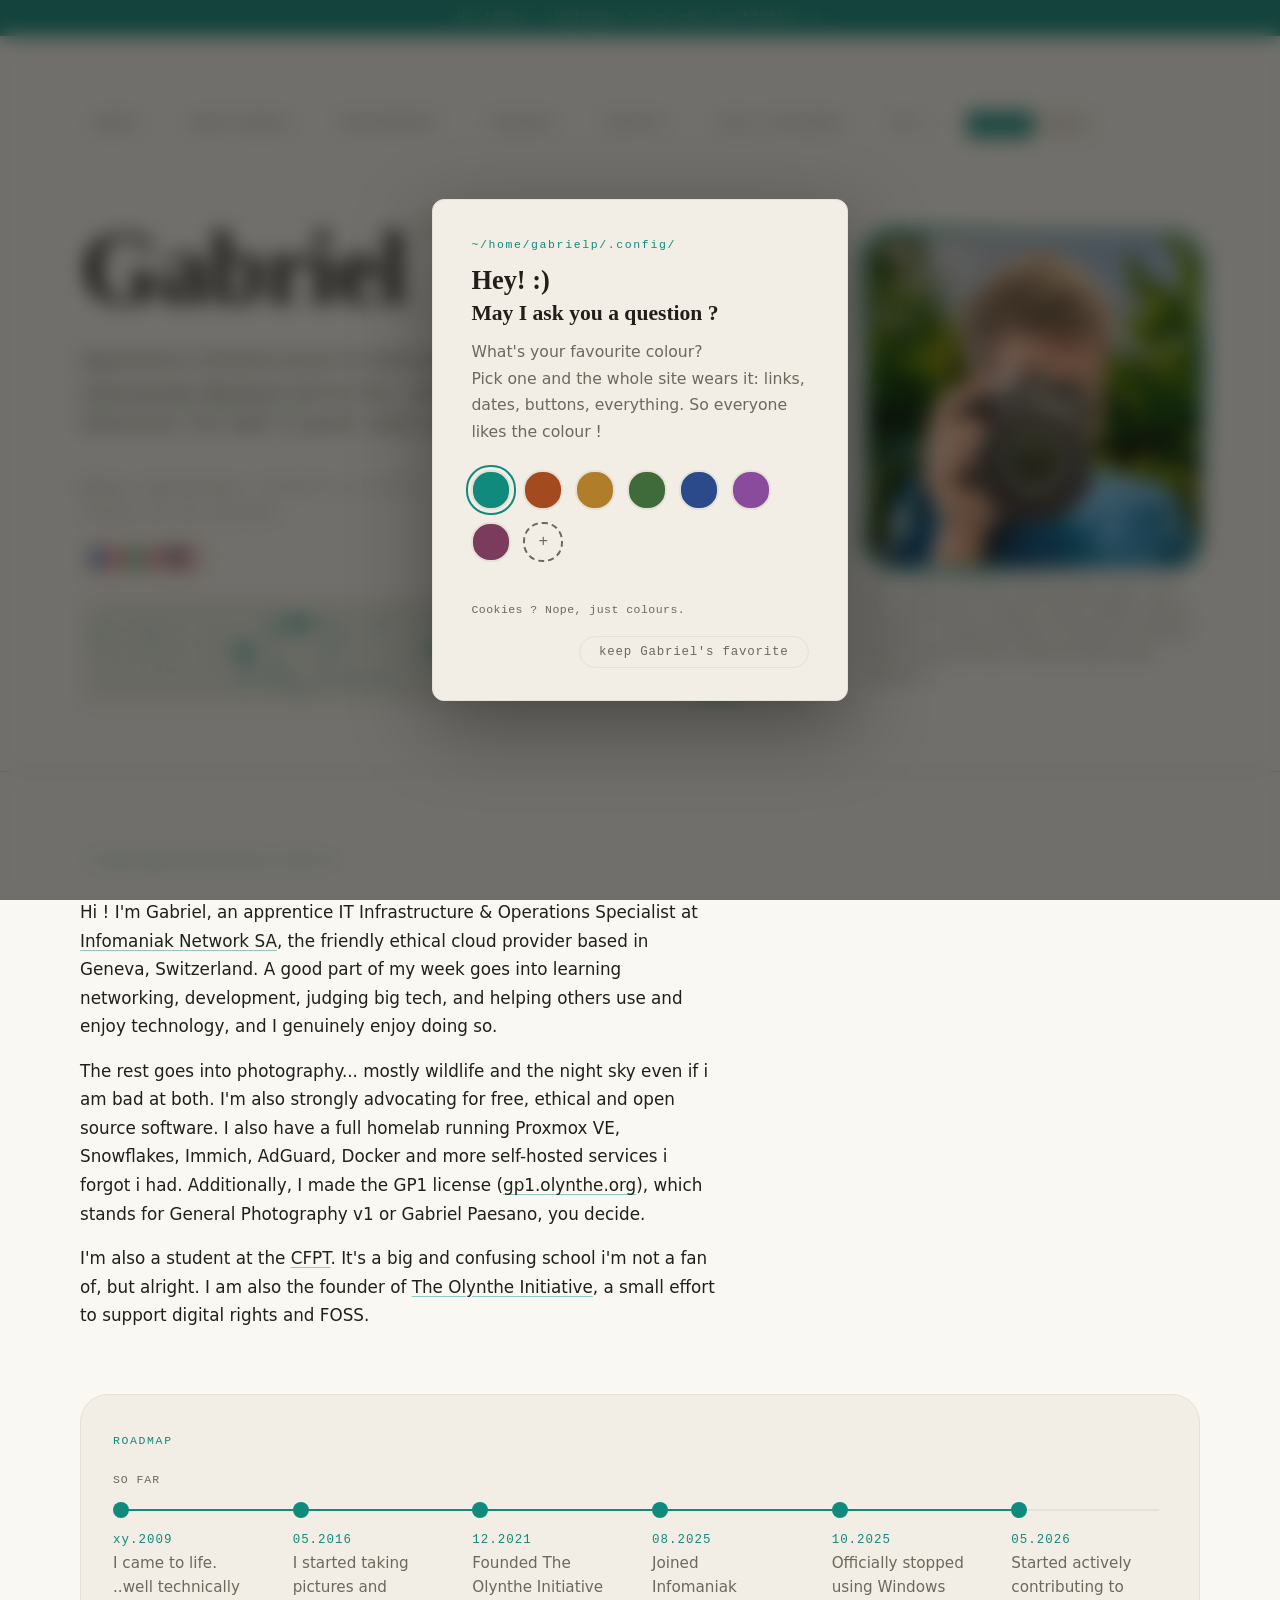
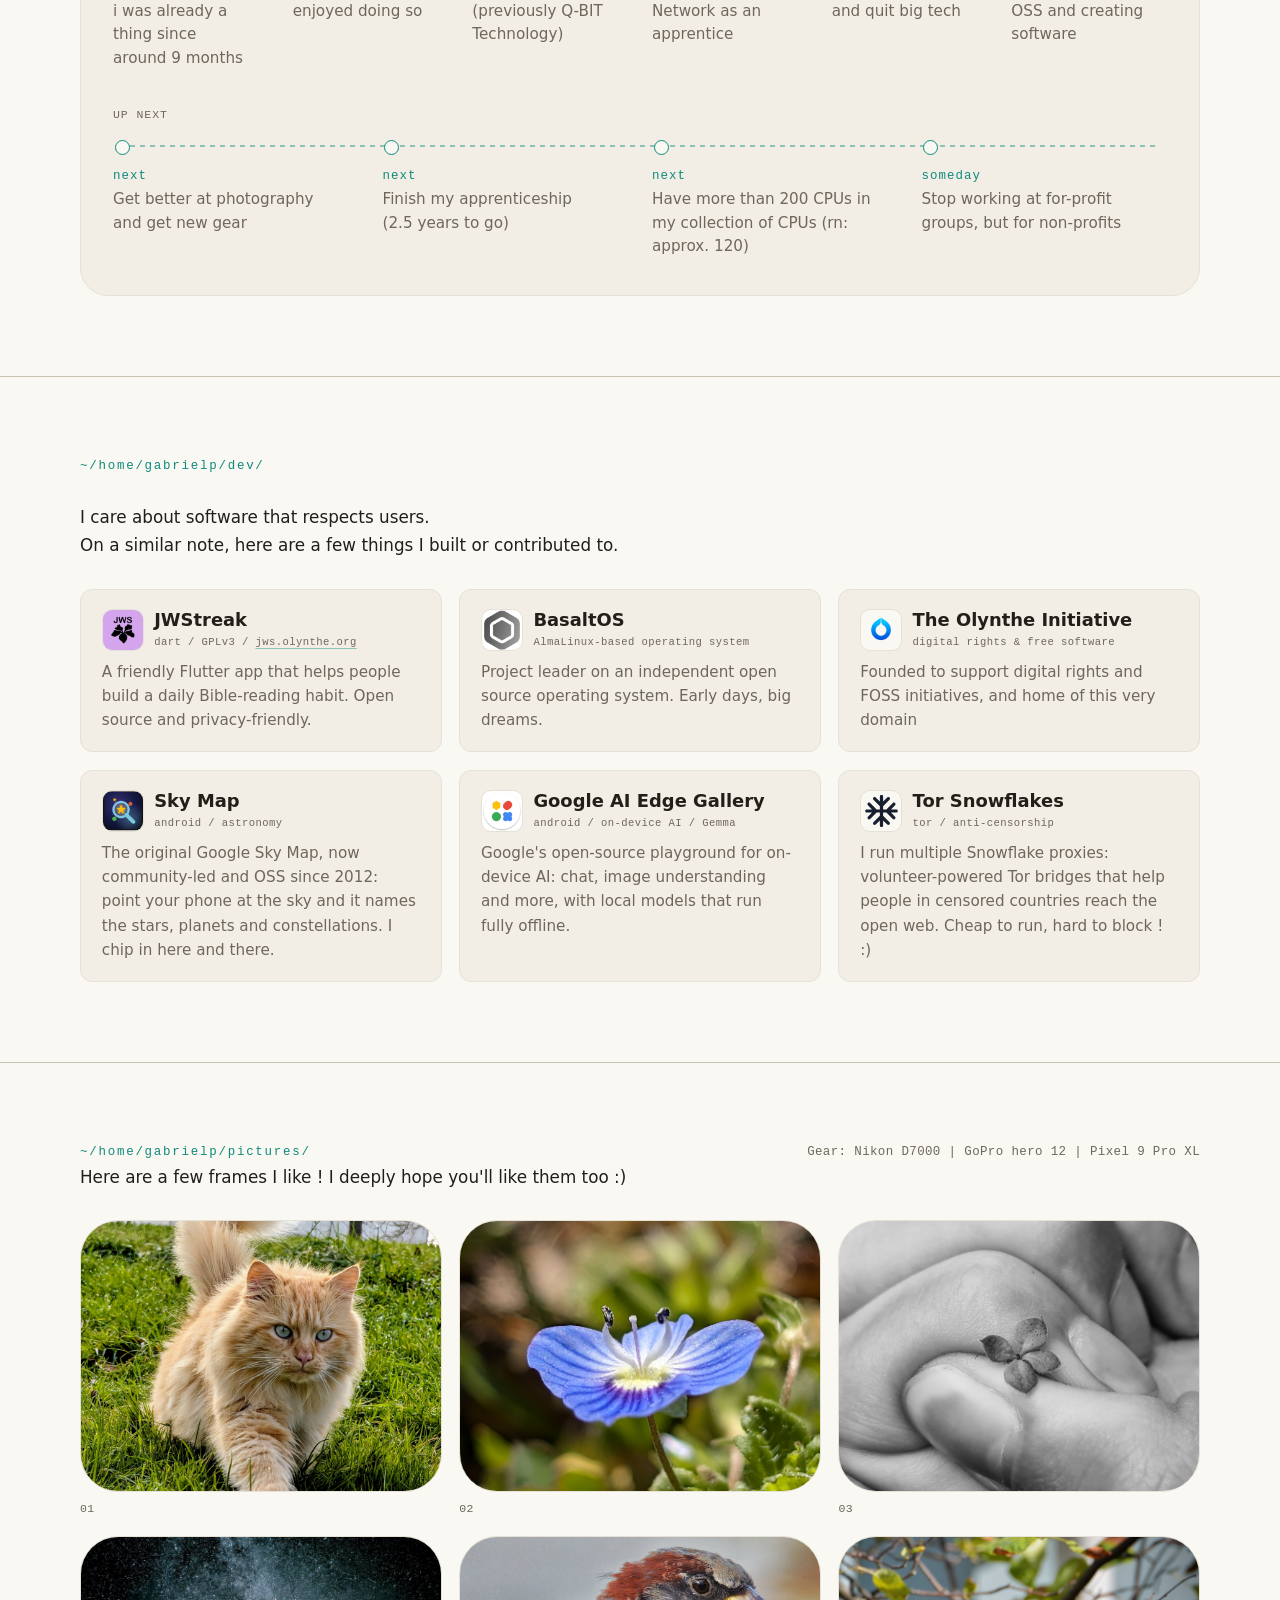
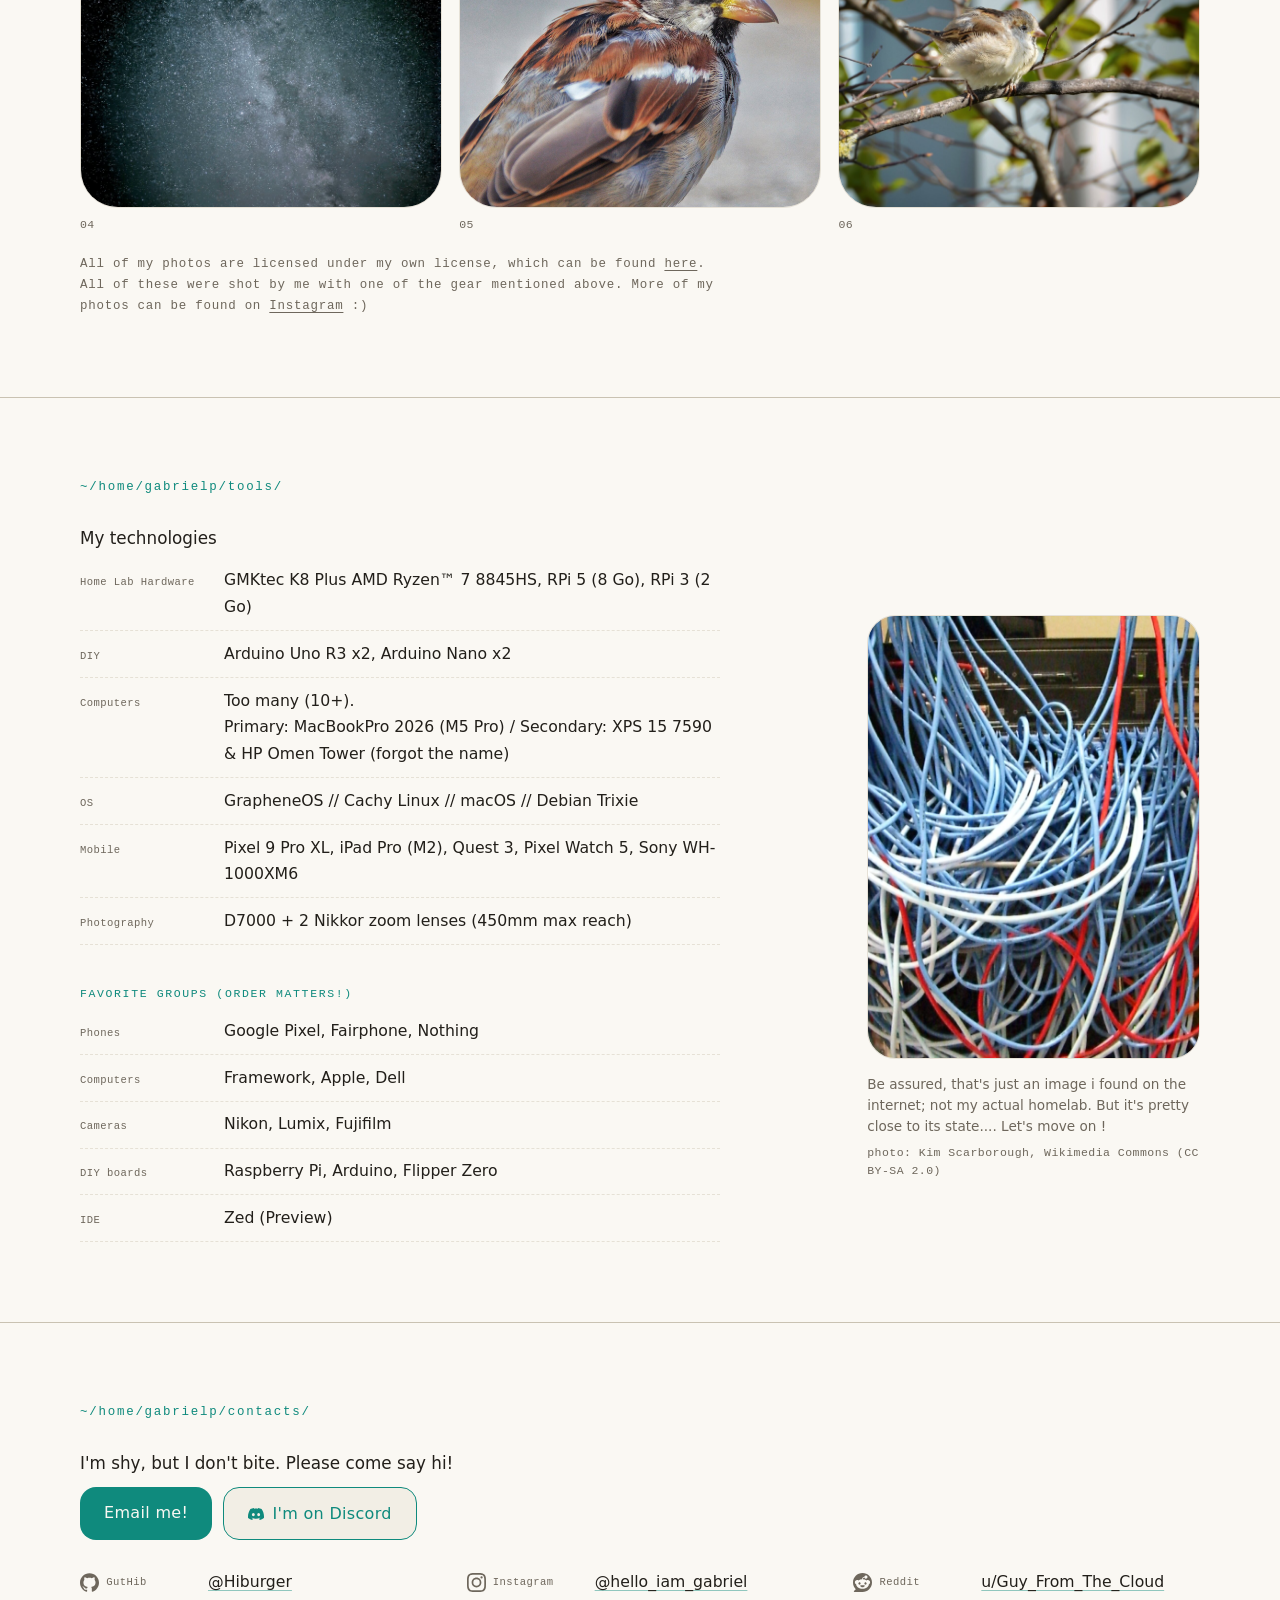
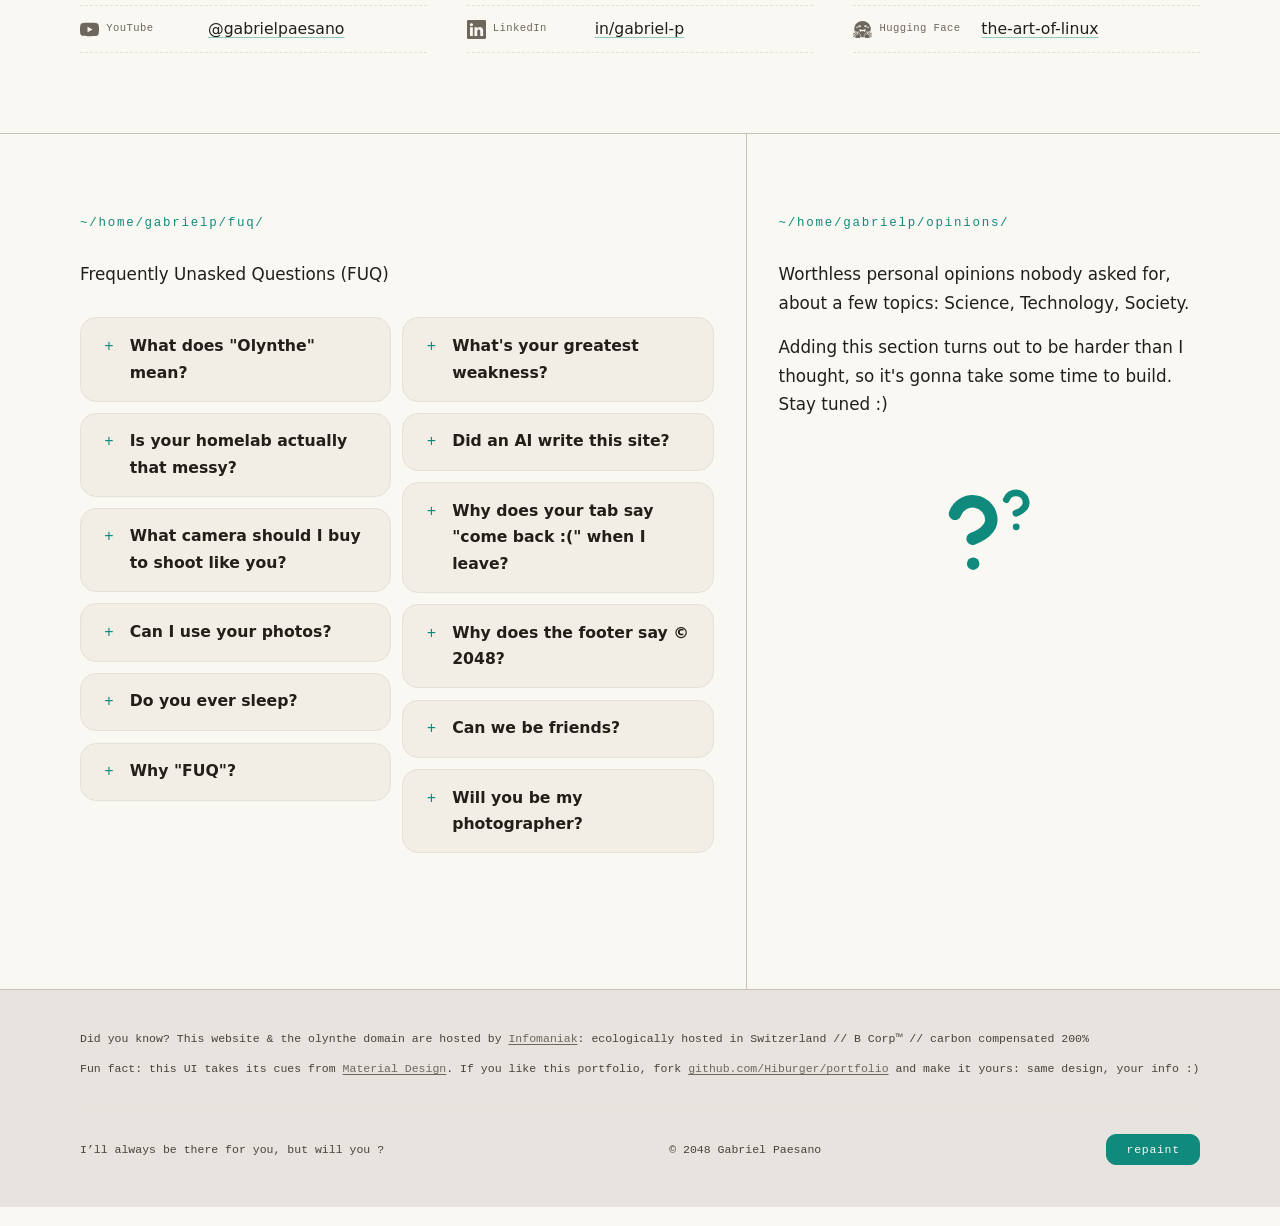
==== commit 6d43f6f0: "Contributions grid: let hero column grow, bigger cells (v17.51)" ====
--- a/en/index.html
+++ b/en/index.html
@@ -23,7 +23,7 @@
   <meta name="theme-color" content="#faf8f3" media="(prefers-color-scheme: light)">
   <meta name="theme-color" content="#171511" media="(prefers-color-scheme: dark)">
   <link rel="icon" href="../favicon.jpg?v=2" type="image/jpeg">
-  <link rel="stylesheet" href="../style.css?v=17.49">
+  <link rel="stylesheet" href="../style.css?v=17.51">
   <link rel="alternate" type="text/markdown" href="index.md">
   <script>
     (function () {
@@ -116,7 +116,7 @@
       </nav>
       <div class="hero-row">
         <div>
-          <h1 aria-label="Gabriel">Gabr<span class="i-wrap">ı<span class="i-tittle" aria-hidden="true"></span></span>el<span class="version">v17.49</span></h1>
+          <h1 aria-label="Gabriel">Gabr<span class="i-wrap">ı<span class="i-tittle" aria-hidden="true"></span></span>el<span class="version">v17.51</span></h1>
           <p class="lede">Apprentice Infrastructure &amp; Operations Specialist at <a href="https://www.infomaniak.com/en/about">Infomaniak Network SA</a> by day, photographer whenever the light is good, open source person 24/7.</p>
           <p class="coords">Geneva, Switzerland // 46.20° N ; 6.14° E</p>
           <p class="coords">*Coords are not accurate</p>
--- a/style.css
+++ b/style.css
@@ -567,7 +567,7 @@
 
 .ghchart {
   width: 100%;
-  max-width: 40rem;
+  max-width: 48rem;
   margin-top: 1rem;
   padding: 0.55rem 0.6rem;
   background: var(--card);
@@ -628,6 +628,10 @@
   align-items: center;
   justify-content: space-between;
   gap: 3rem;
+}
+
+.hero-row > div {
+  flex: 1 1 auto;
 }
 
 .hero-photo {
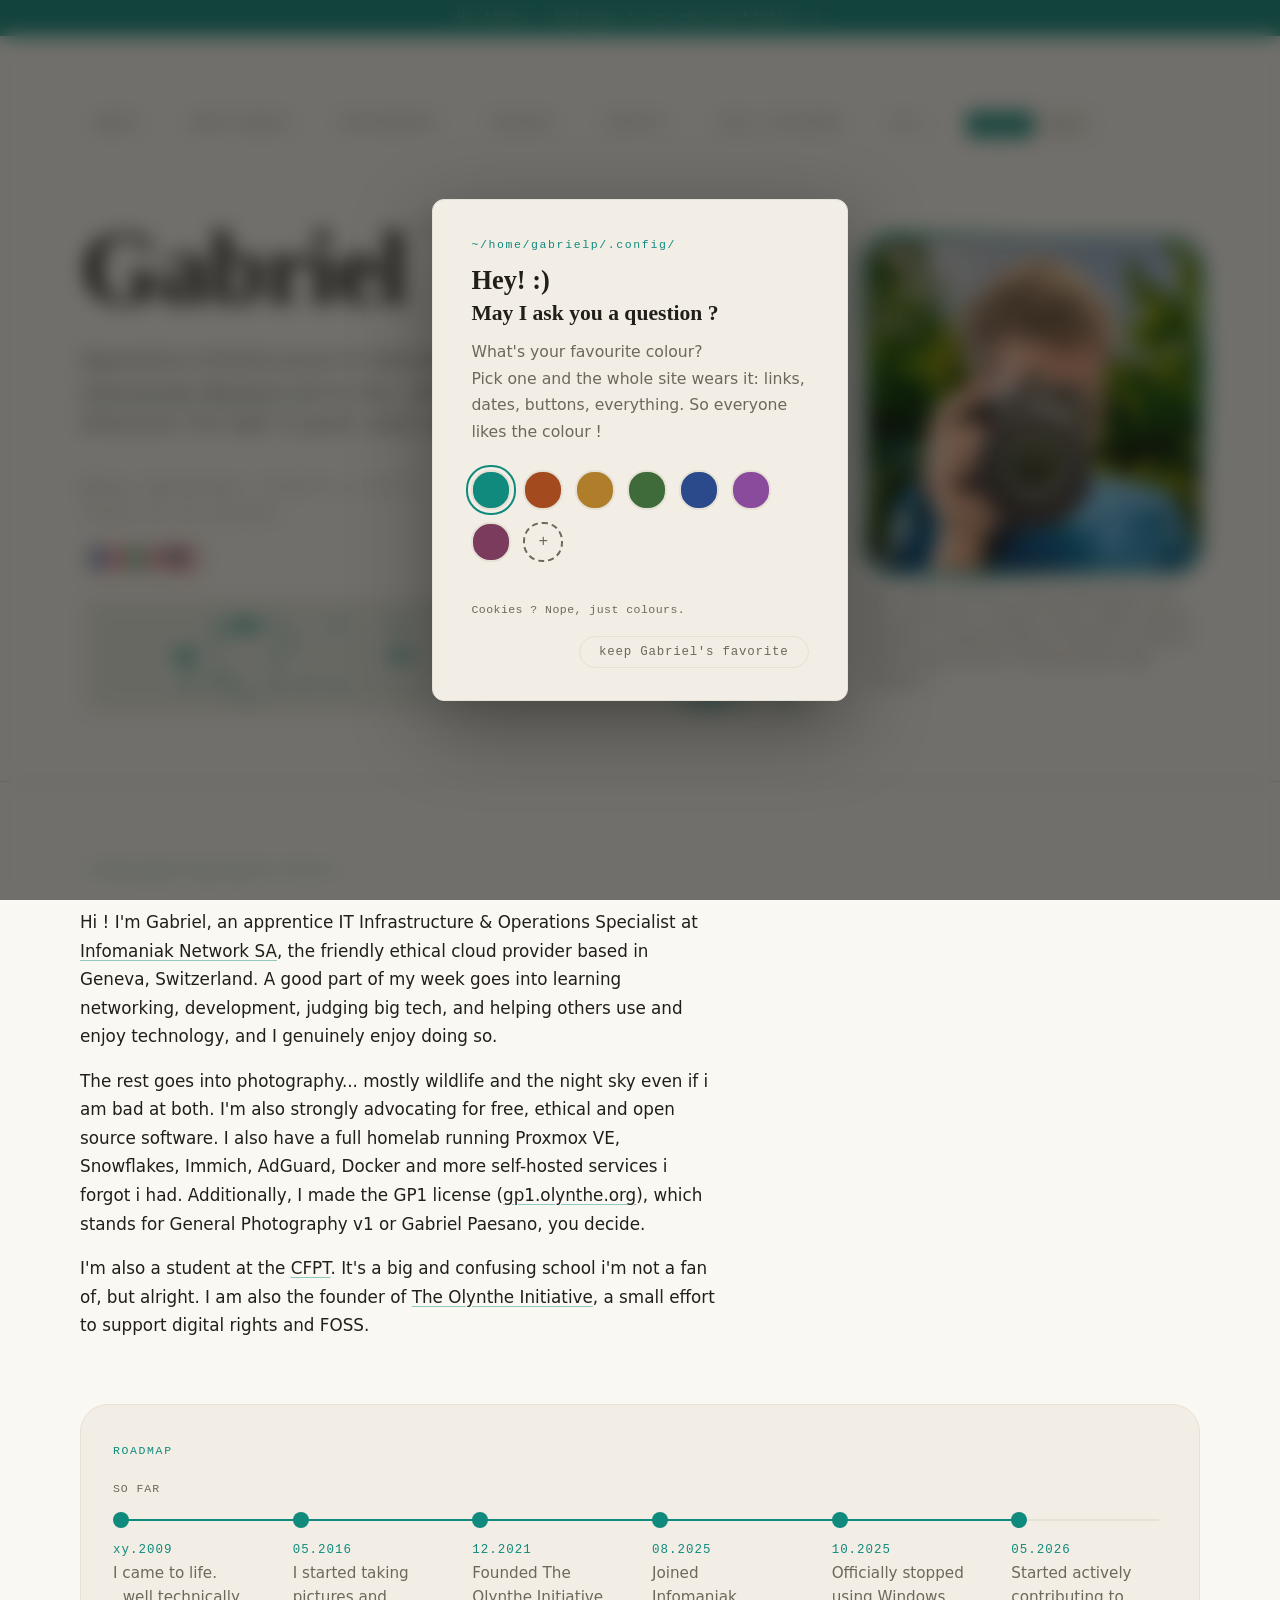
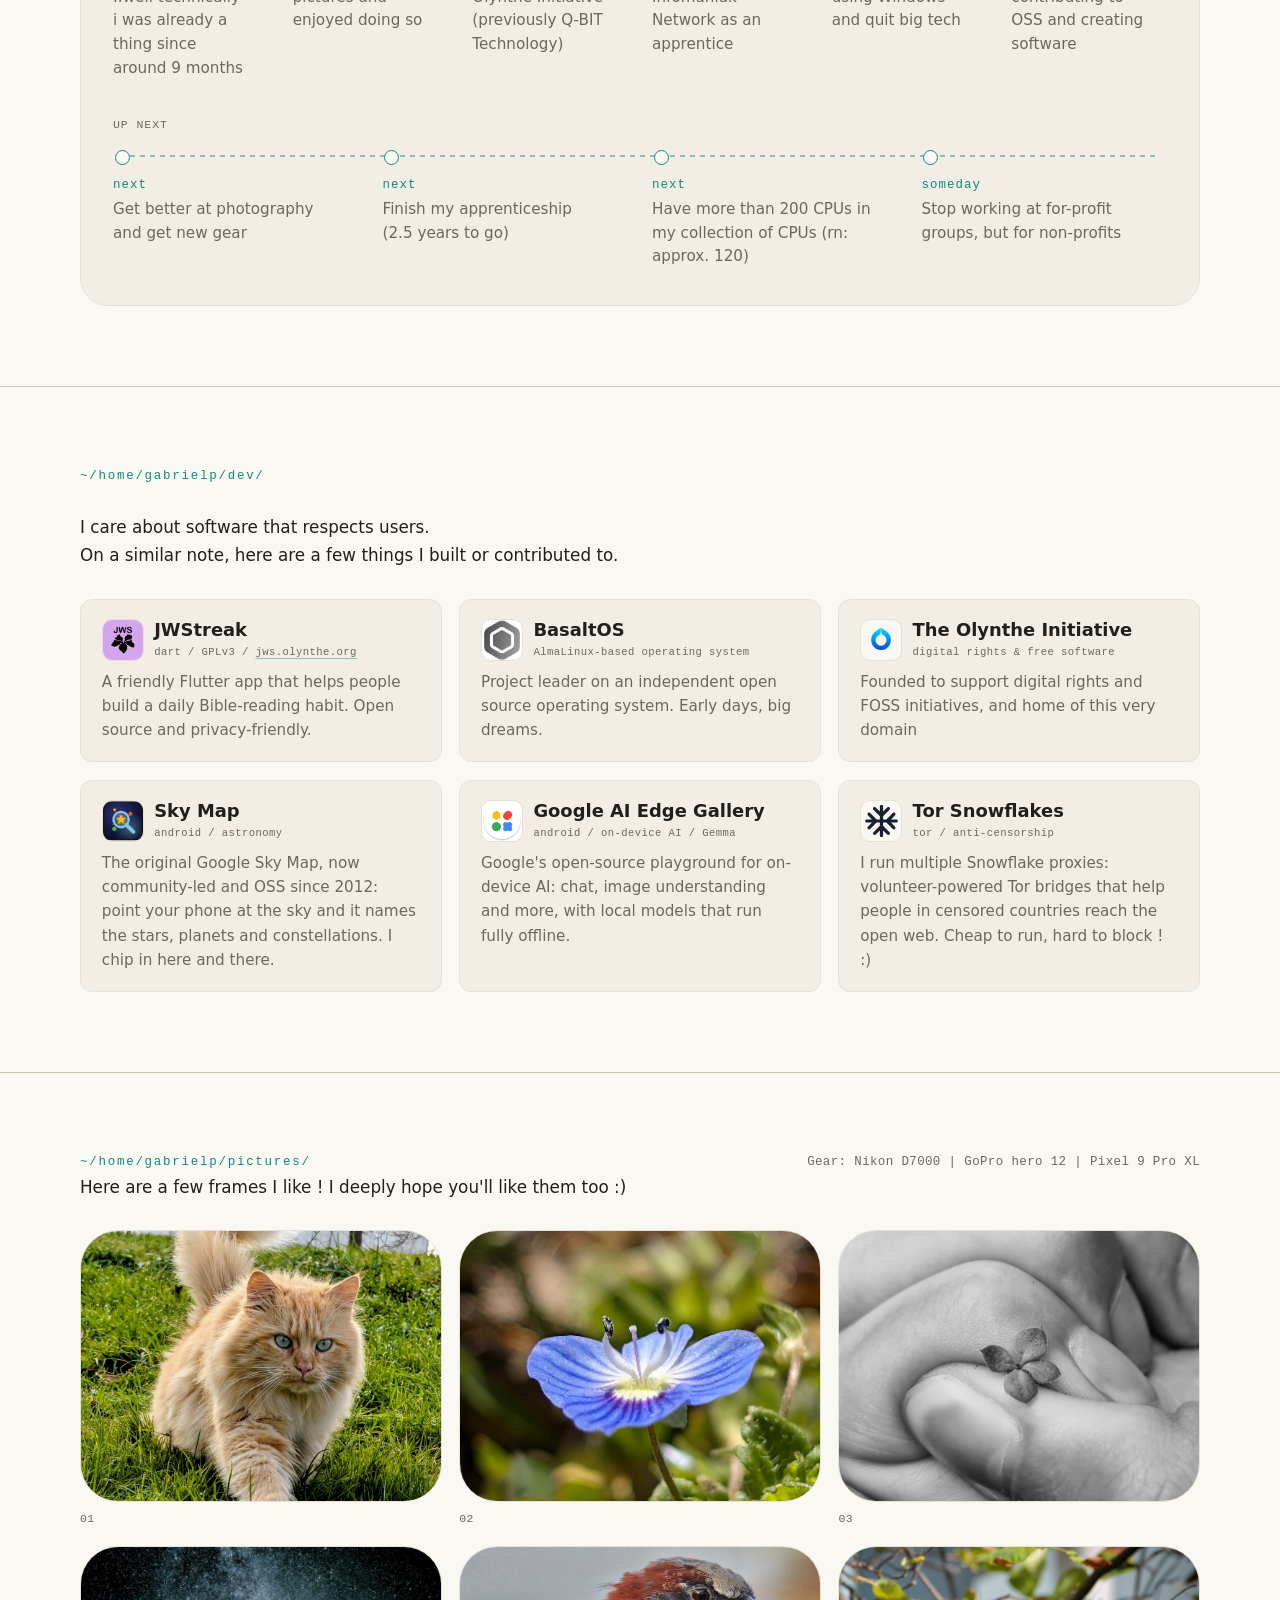
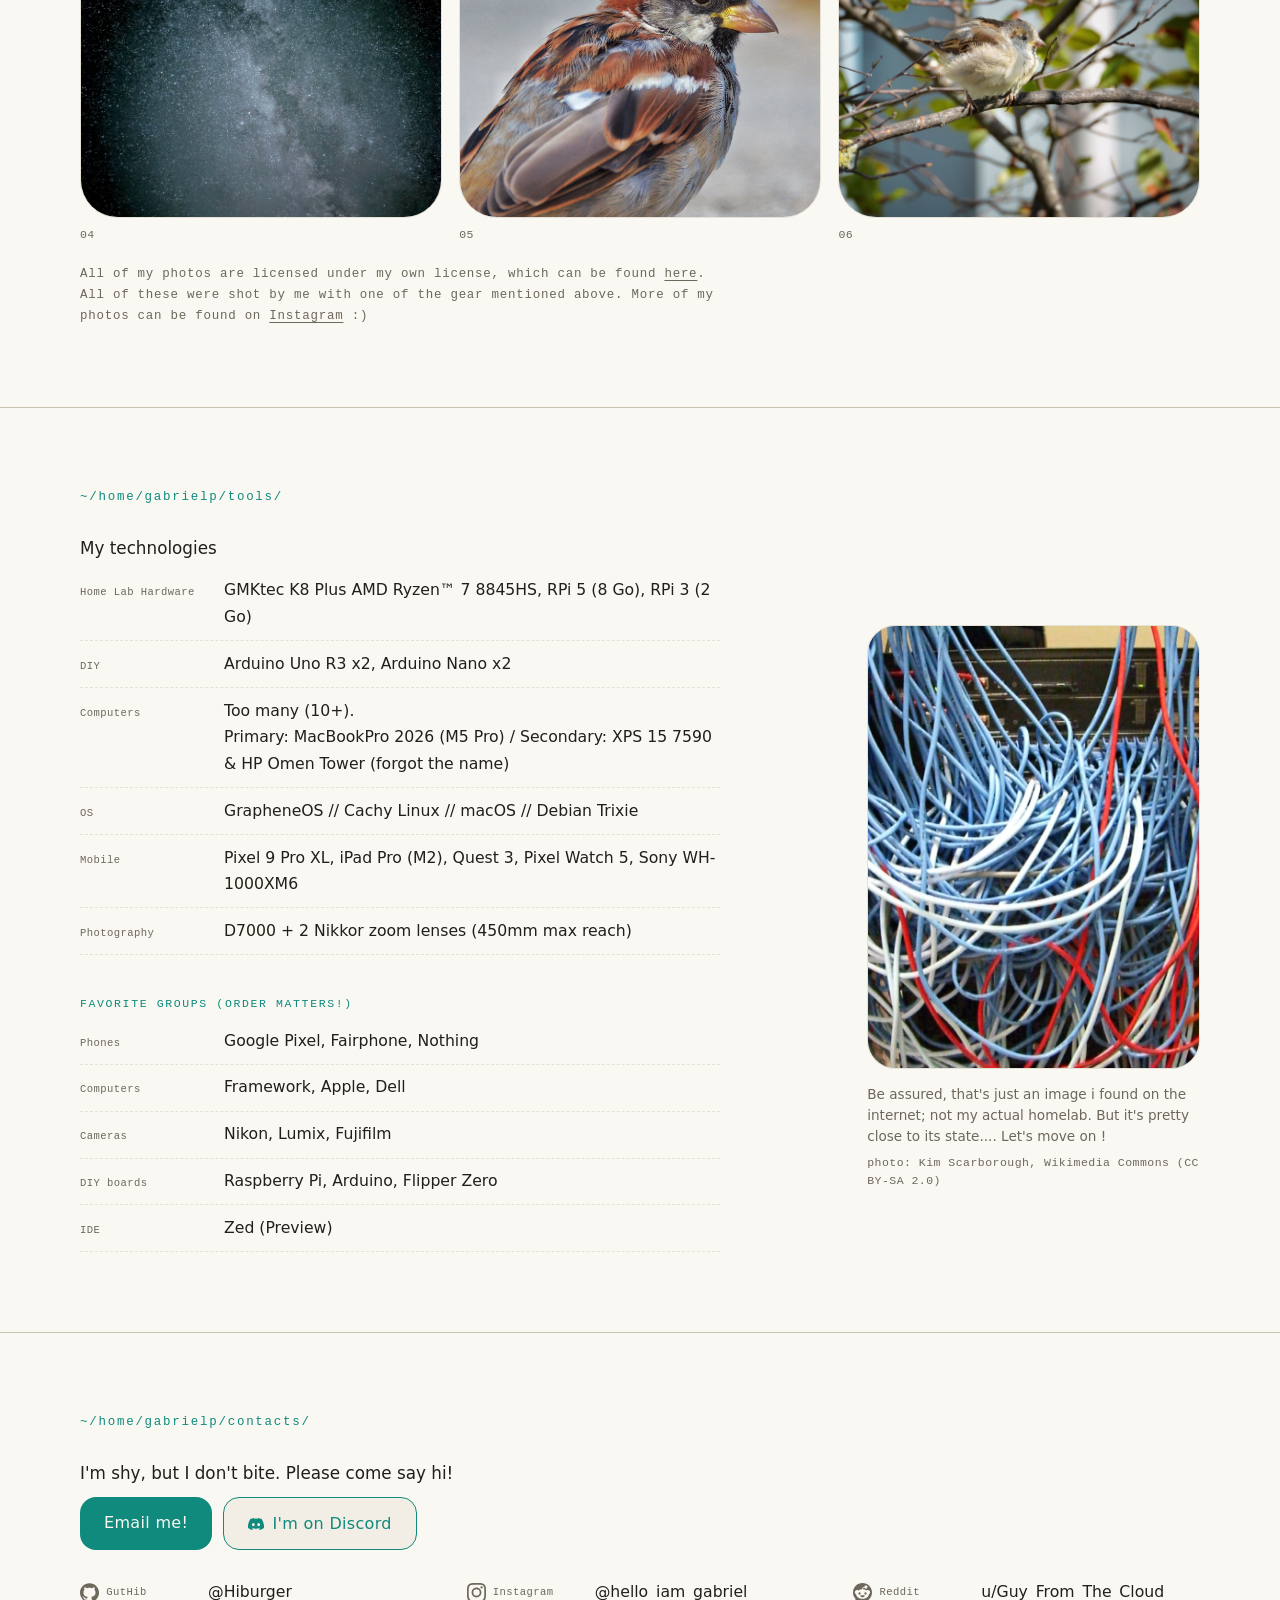
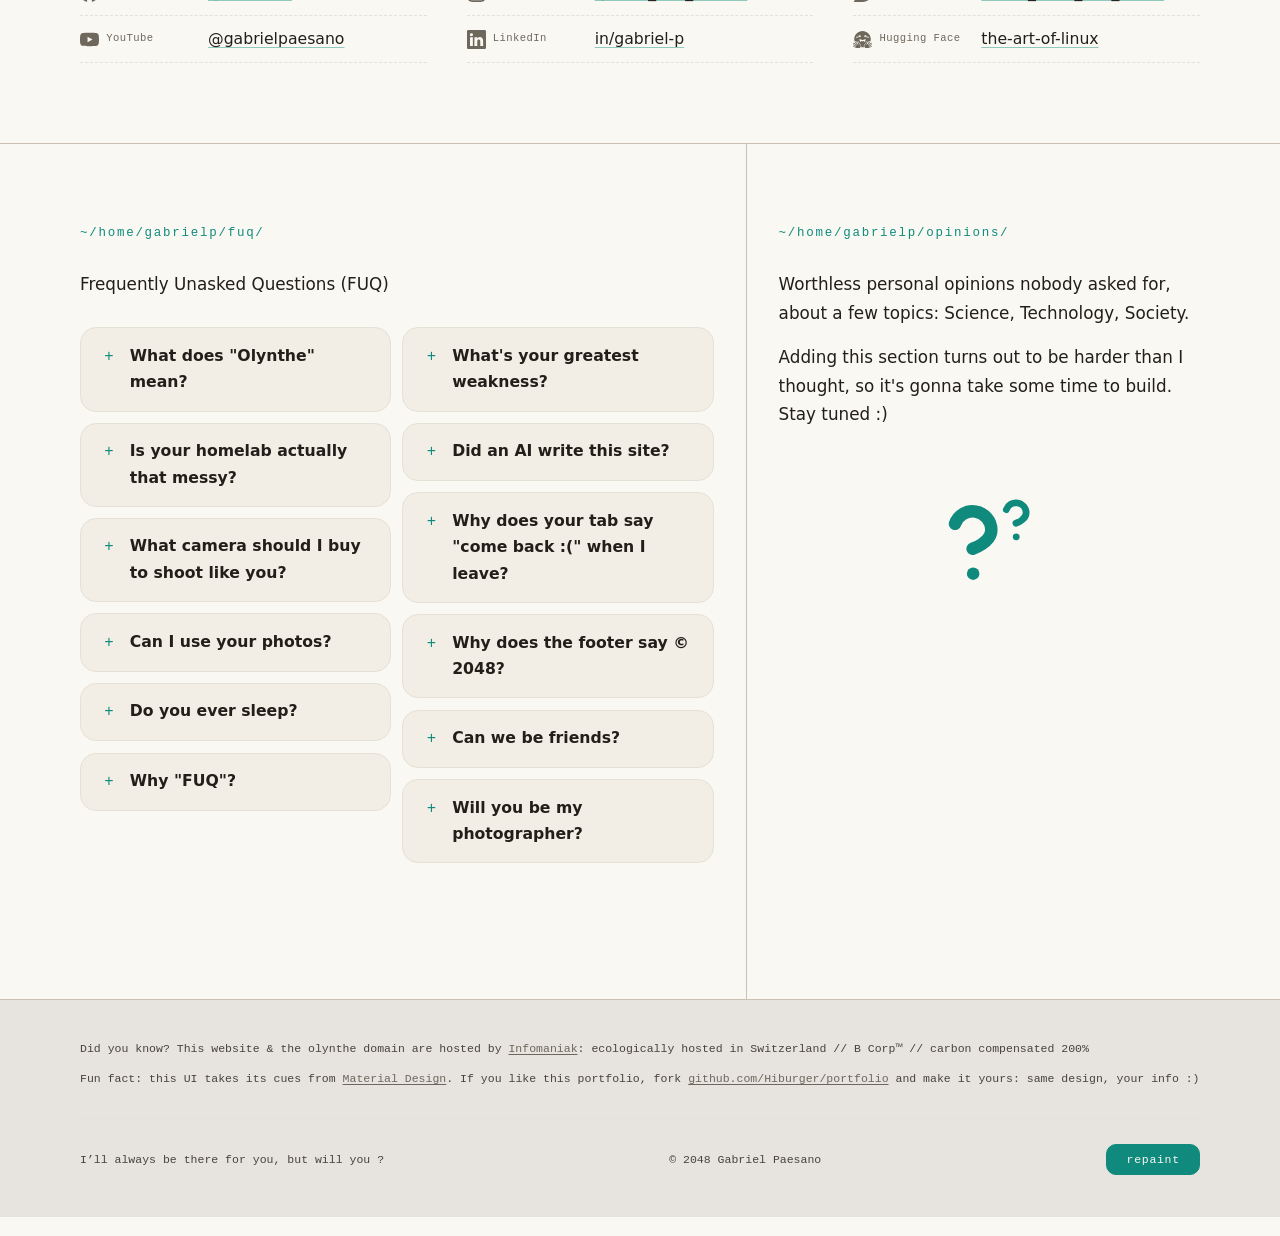
==== commit aaea9743: "Contributions: render last 48 weeks (~11 months) only (v17.52)" ====
--- a/en/index.html
+++ b/en/index.html
@@ -116,7 +116,7 @@
       </nav>
       <div class="hero-row">
         <div>
-          <h1 aria-label="Gabriel">Gabr<span class="i-wrap">ı<span class="i-tittle" aria-hidden="true"></span></span>el<span class="version">v17.51</span></h1>
+          <h1 aria-label="Gabriel">Gabr<span class="i-wrap">ı<span class="i-tittle" aria-hidden="true"></span></span>el<span class="version">v17.52</span></h1>
           <p class="lede">Apprentice Infrastructure &amp; Operations Specialist at <a href="https://www.infomaniak.com/en/about">Infomaniak Network SA</a> by day, photographer whenever the light is good, open source person 24/7.</p>
           <p class="coords">Geneva, Switzerland // 46.20° N ; 6.14° E</p>
           <p class="coords">*Coords are not accurate</p>
@@ -878,8 +878,10 @@
       }).then(function (d) {
         var weeks = d && d.weeks;
         if (!weeks || !weeks.length) throw new Error("empty");
+        var skip = Math.max(0, weeks.length - 48);
+        weeks = weeks.slice(skip);
         var frag = document.createDocumentFragment();
-        var base = d.from ? new Date(d.from + "T00:00:00").getTime() : null;
+        var base = d.from ? new Date(d.from + "T00:00:00").getTime() + skip * 7 * 86400000 : null;
         weeks.forEach(function (w, wi) {
           var col = document.createElement("div");
           col.className = "ghcol";
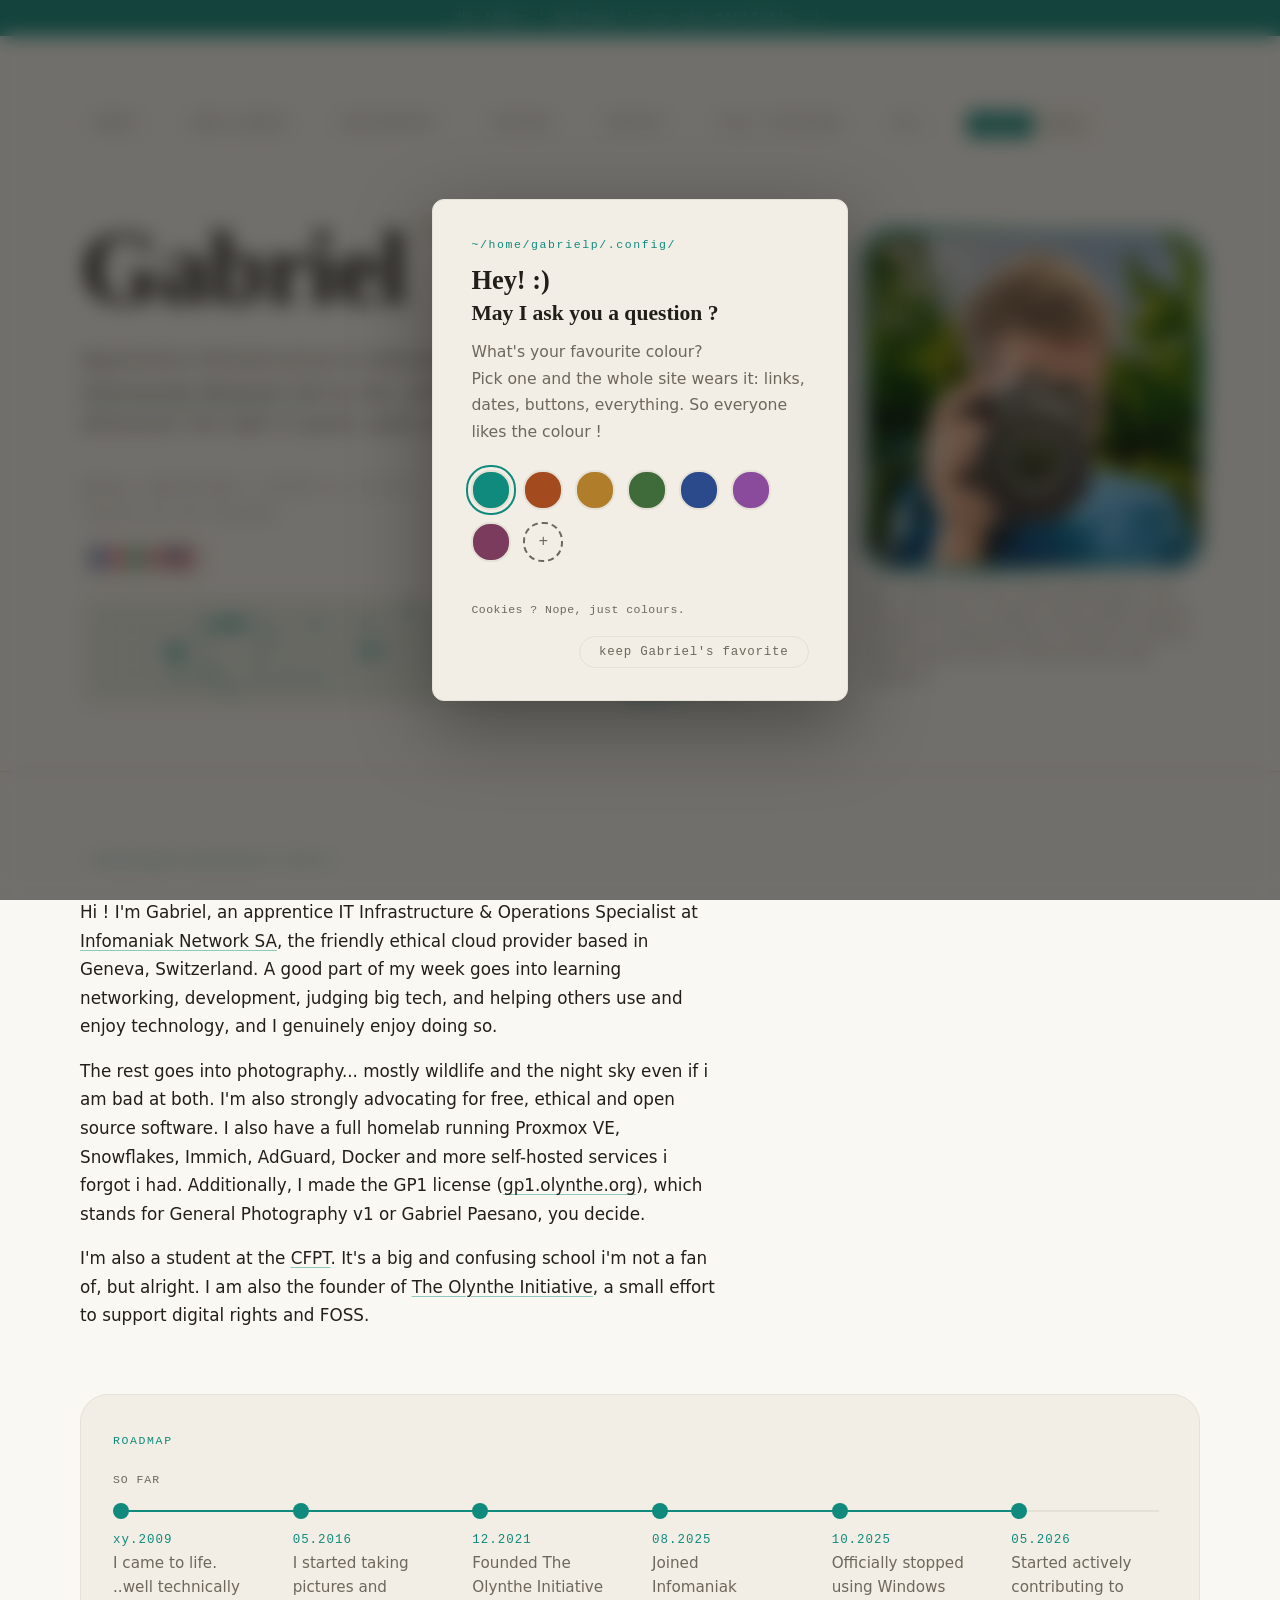
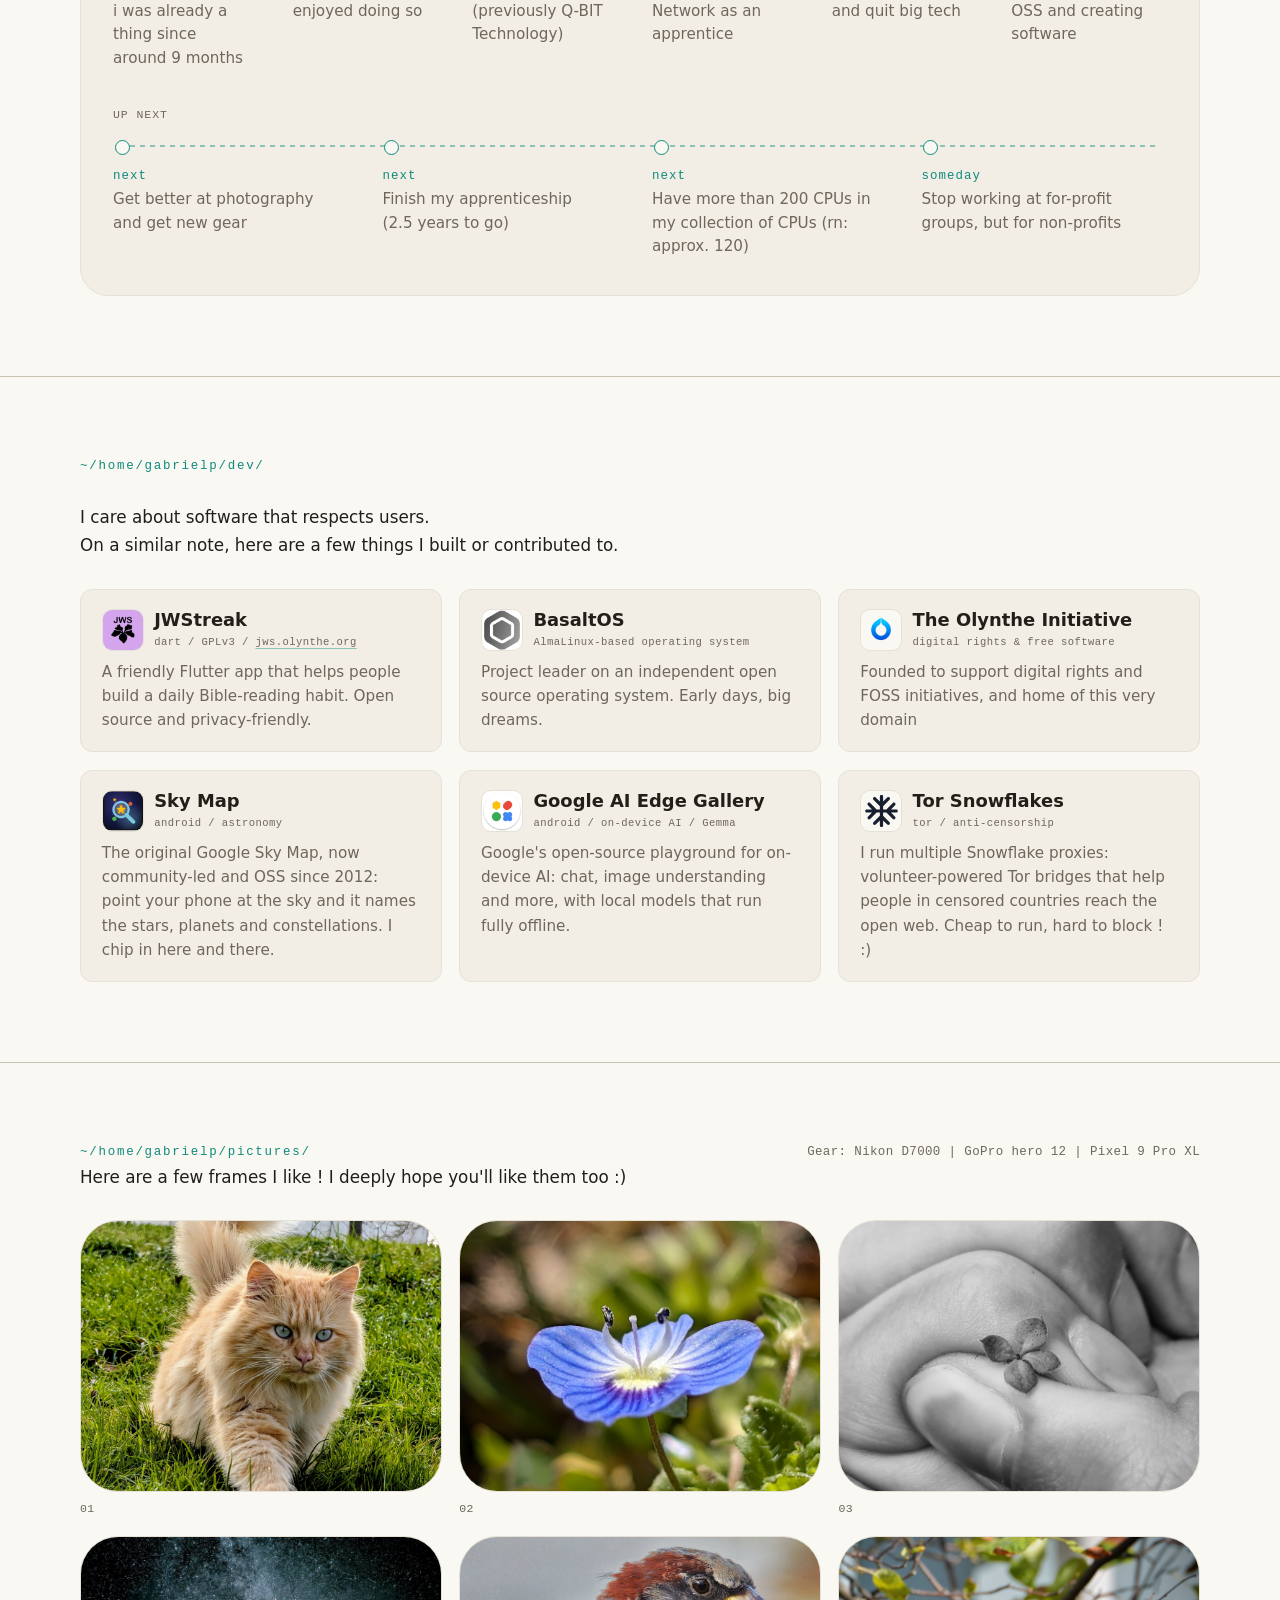
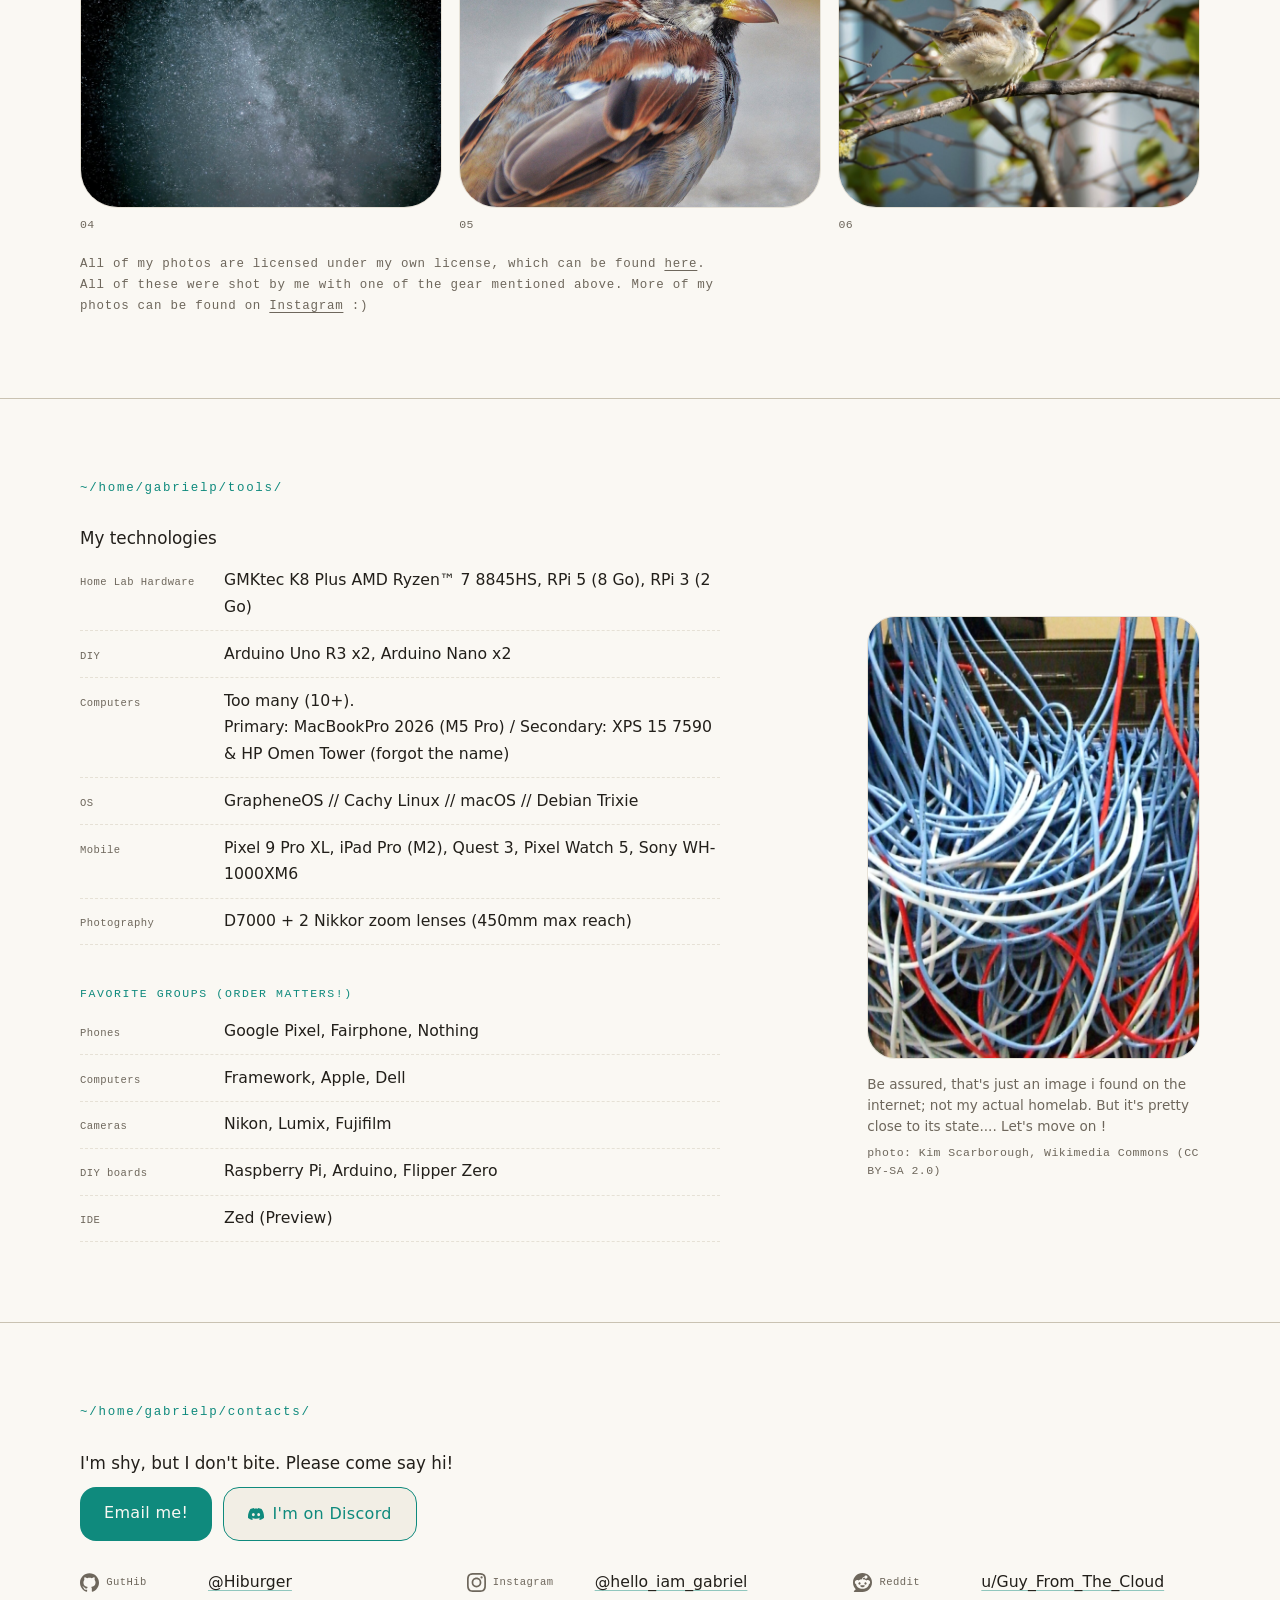
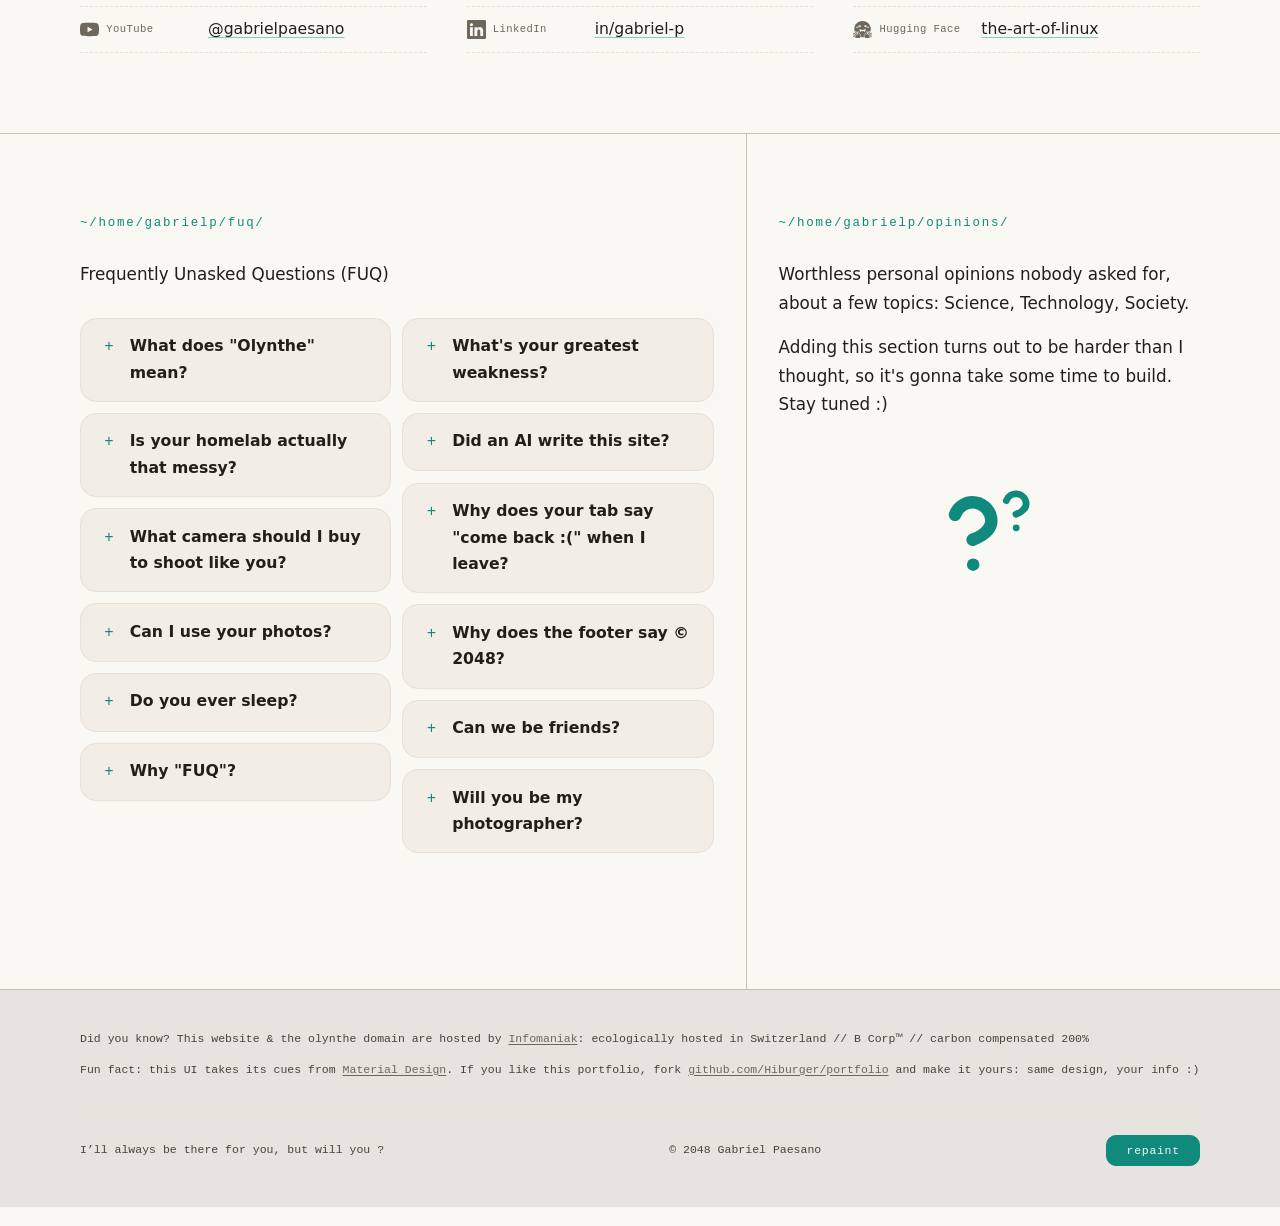
==== commit 6943cb2d: "Contributions card: cap at 42rem so it's shorter (v17.53)" ====
--- a/en/index.html
+++ b/en/index.html
@@ -23,7 +23,7 @@
   <meta name="theme-color" content="#faf8f3" media="(prefers-color-scheme: light)">
   <meta name="theme-color" content="#171511" media="(prefers-color-scheme: dark)">
   <link rel="icon" href="../favicon.jpg?v=2" type="image/jpeg">
-  <link rel="stylesheet" href="../style.css?v=17.51">
+  <link rel="stylesheet" href="../style.css?v=17.53">
   <link rel="alternate" type="text/markdown" href="index.md">
   <script>
     (function () {
@@ -116,7 +116,7 @@
       </nav>
       <div class="hero-row">
         <div>
-          <h1 aria-label="Gabriel">Gabr<span class="i-wrap">ı<span class="i-tittle" aria-hidden="true"></span></span>el<span class="version">v17.52</span></h1>
+          <h1 aria-label="Gabriel">Gabr<span class="i-wrap">ı<span class="i-tittle" aria-hidden="true"></span></span>el<span class="version">v17.53</span></h1>
           <p class="lede">Apprentice Infrastructure &amp; Operations Specialist at <a href="https://www.infomaniak.com/en/about">Infomaniak Network SA</a> by day, photographer whenever the light is good, open source person 24/7.</p>
           <p class="coords">Geneva, Switzerland // 46.20° N ; 6.14° E</p>
           <p class="coords">*Coords are not accurate</p>
--- a/style.css
+++ b/style.css
@@ -567,7 +567,7 @@
 
 .ghchart {
   width: 100%;
-  max-width: 48rem;
+  max-width: 42rem;
   margin-top: 1rem;
   padding: 0.55rem 0.6rem;
   background: var(--card);
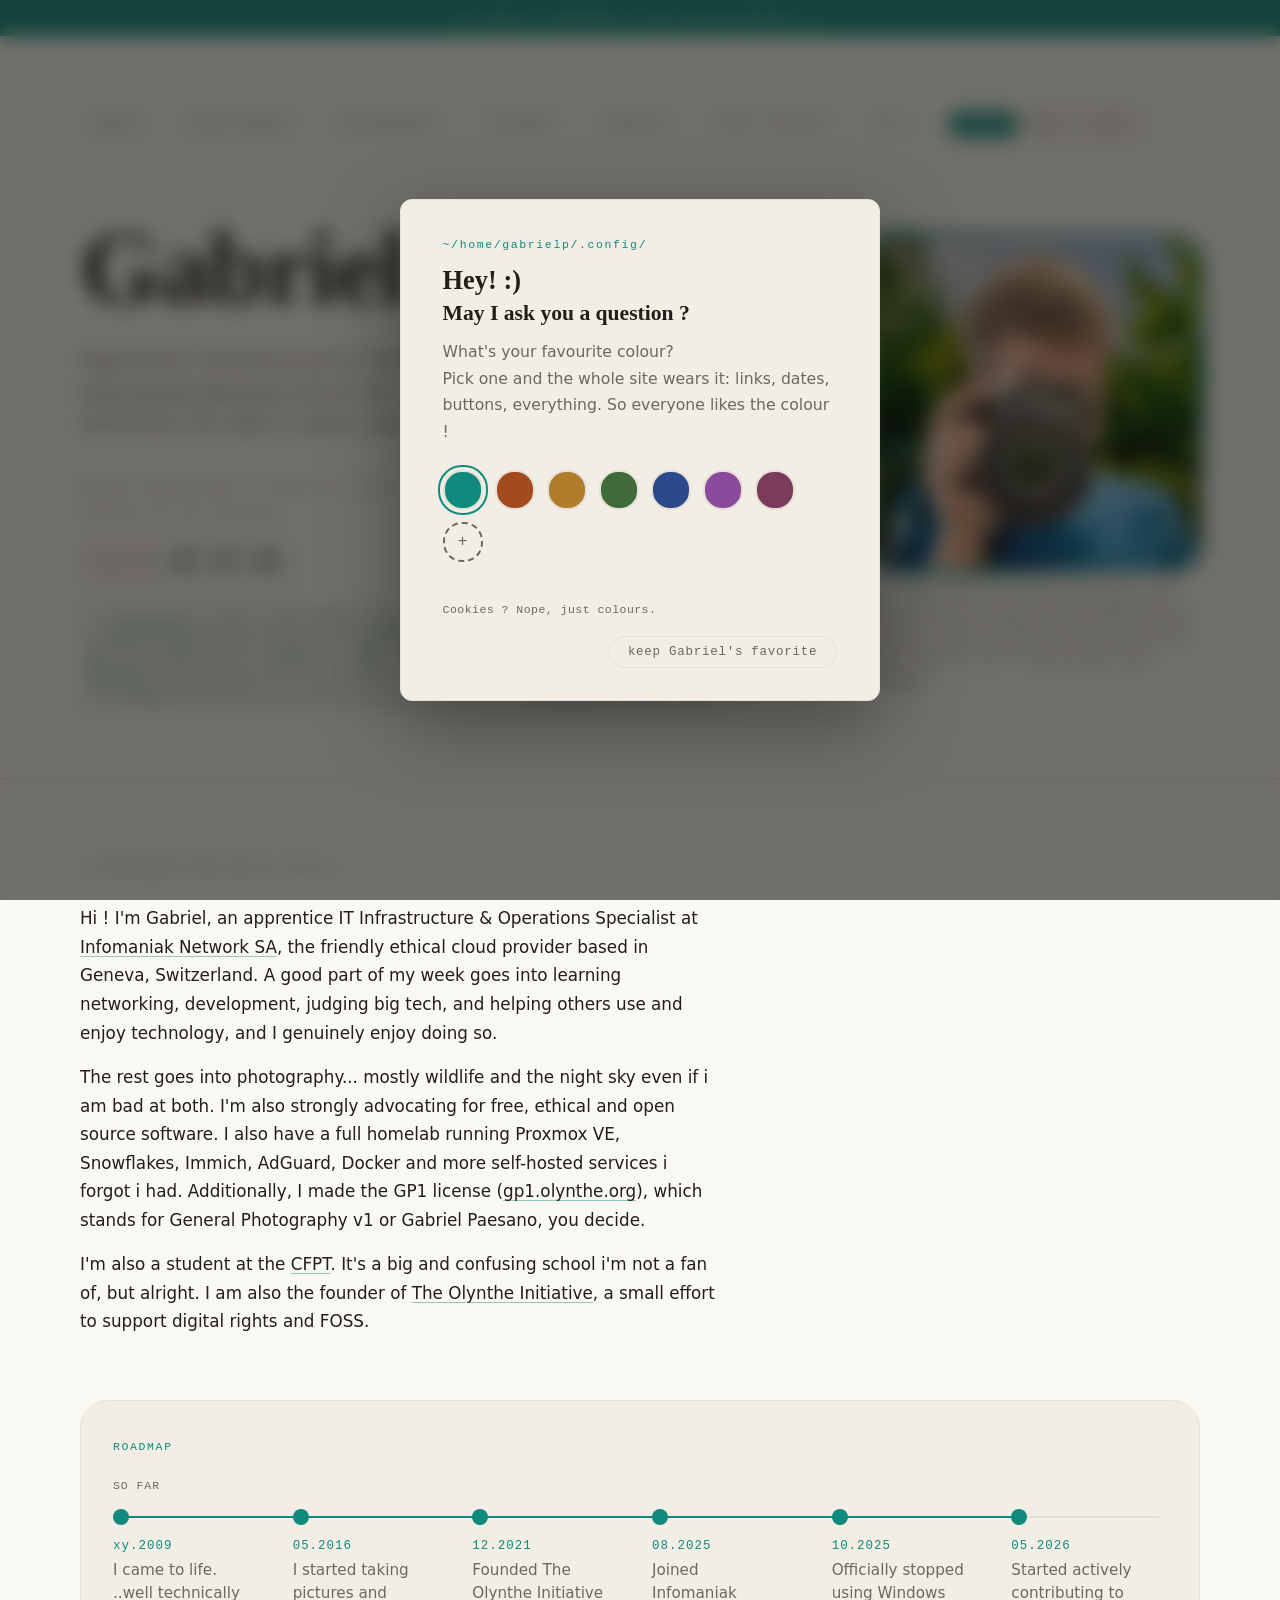
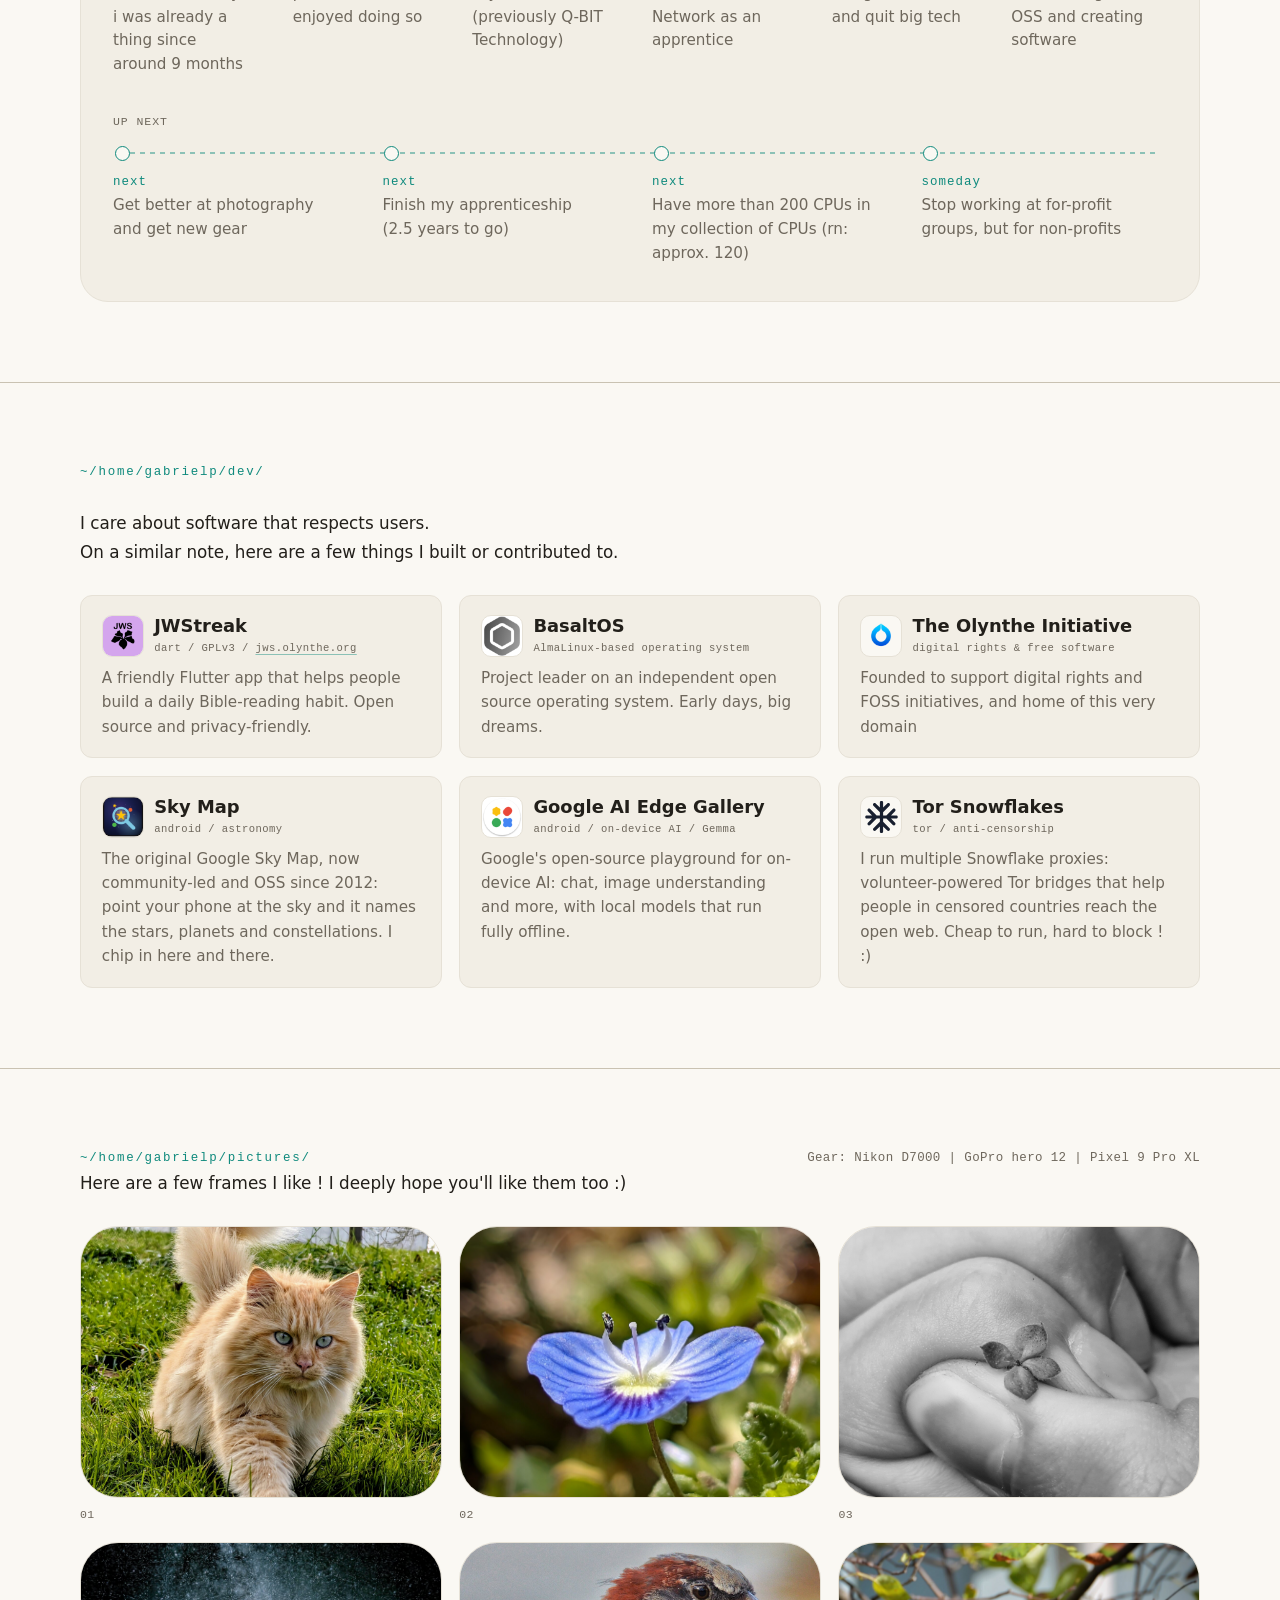
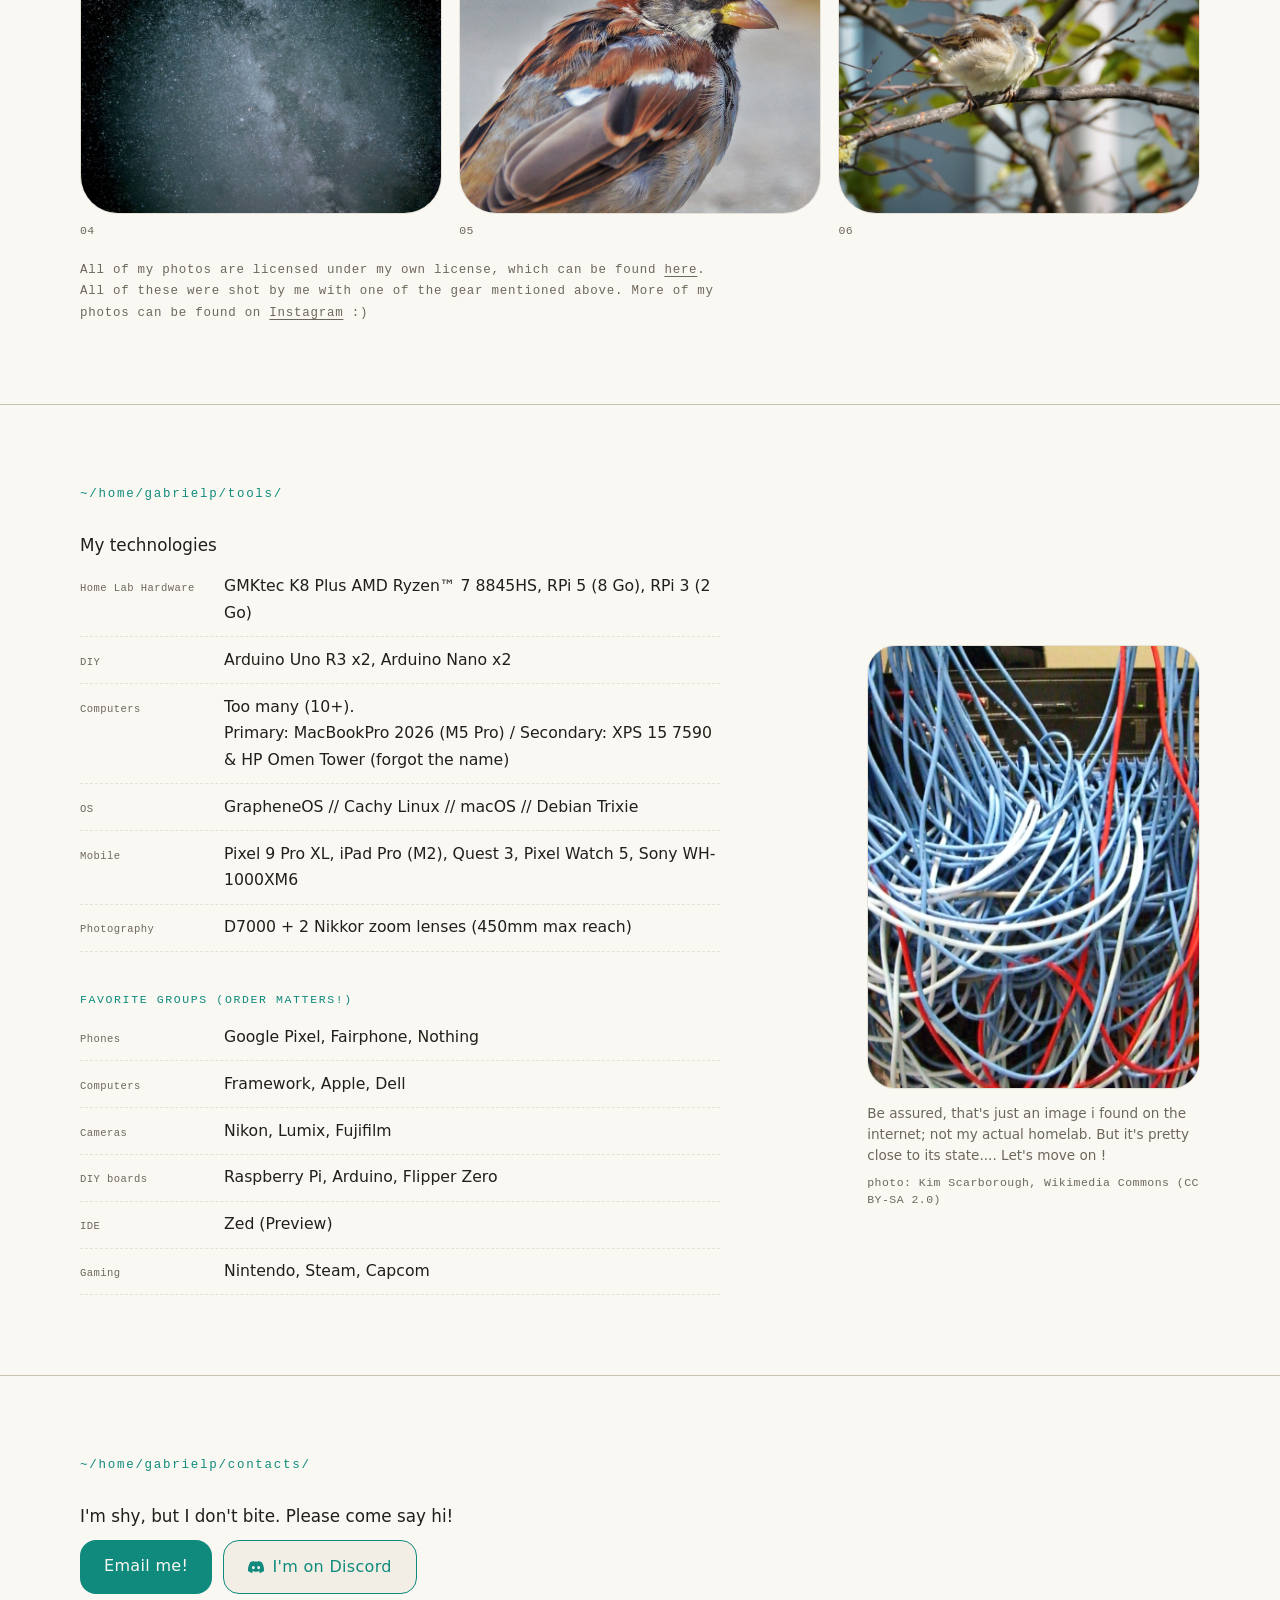
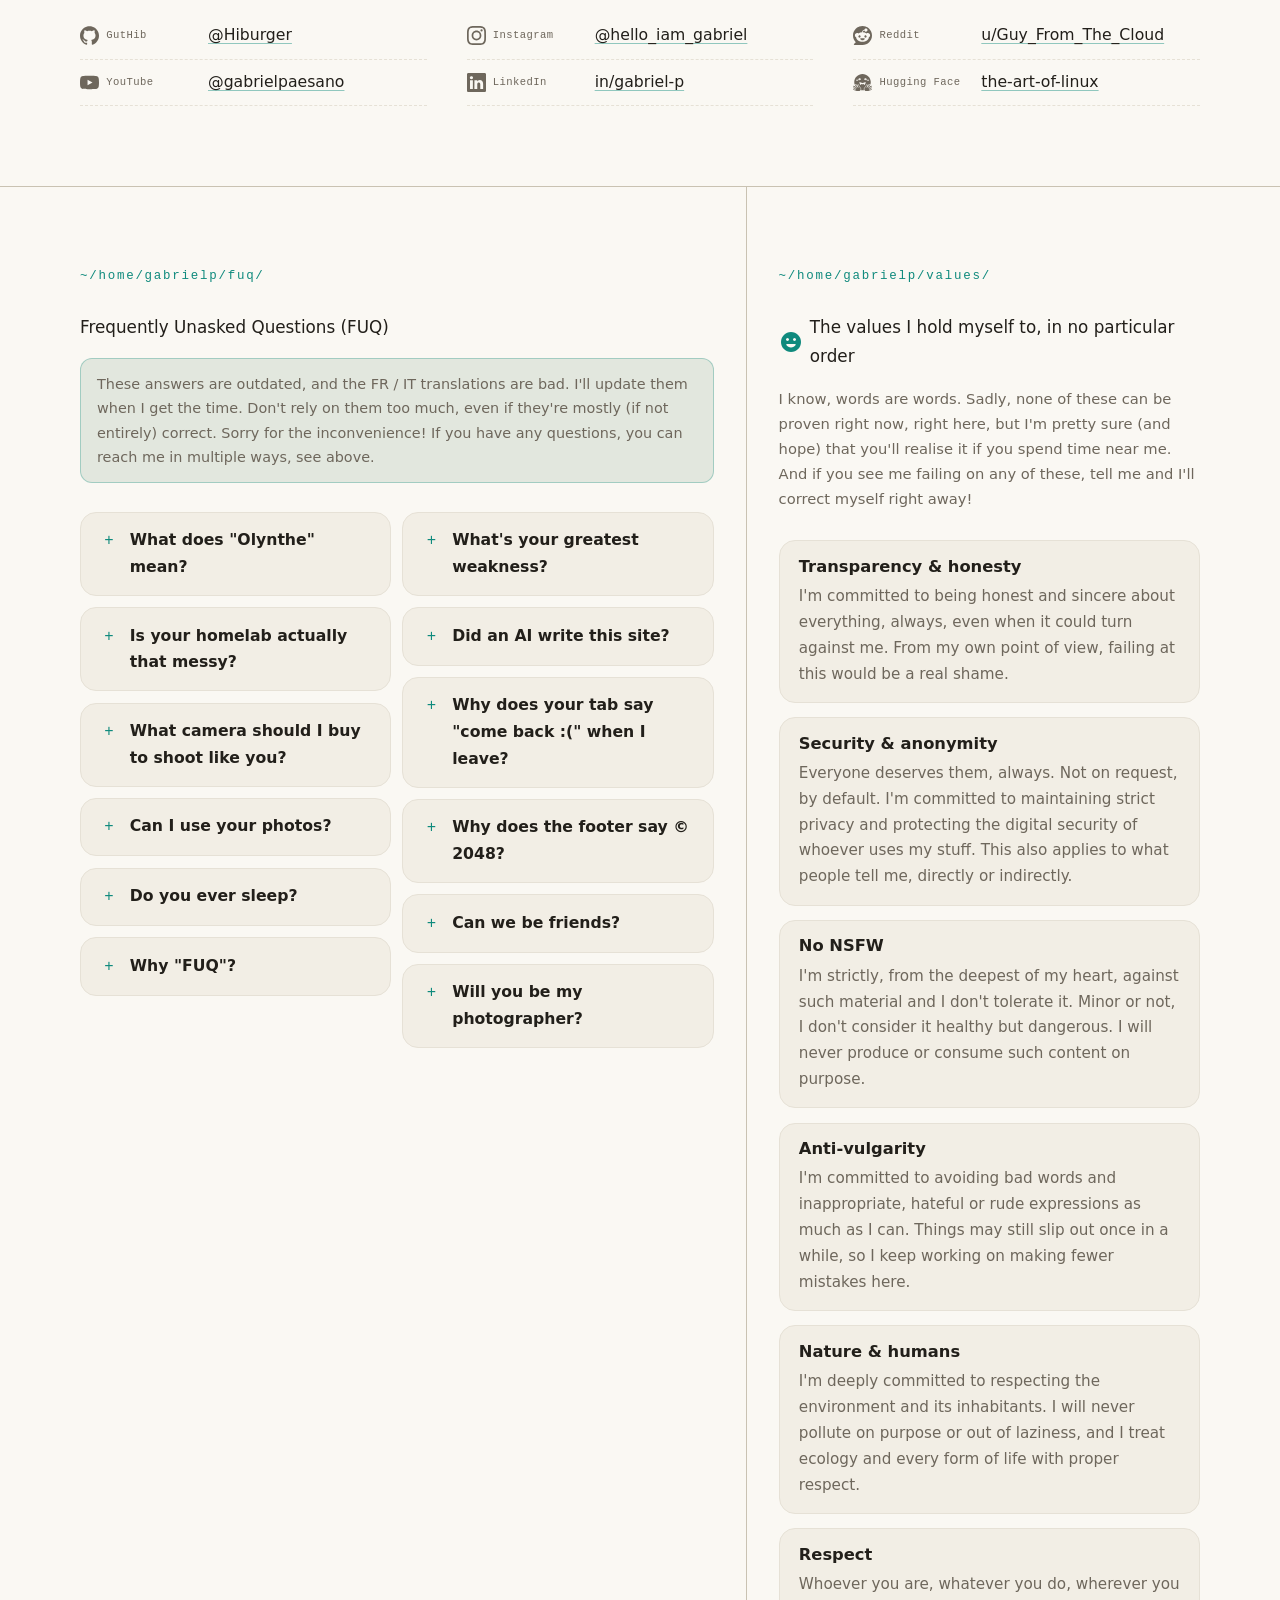
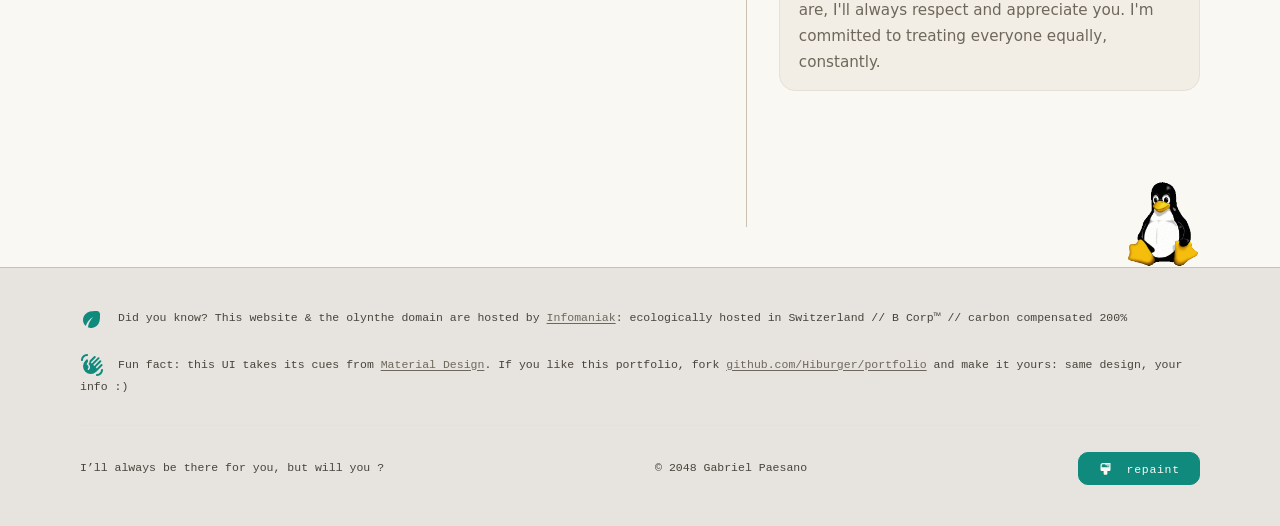
==== commit 3f2f98e2: "Release v17.55: astro mode, rotating status bubble, values section, Material icons, Tux" ====
--- a/en/index.html
+++ b/en/index.html
@@ -23,13 +23,13 @@
   <meta name="theme-color" content="#faf8f3" media="(prefers-color-scheme: light)">
   <meta name="theme-color" content="#171511" media="(prefers-color-scheme: dark)">
   <link rel="icon" href="../favicon.jpg?v=2" type="image/jpeg">
-  <link rel="stylesheet" href="../style.css?v=17.53">
+  <link rel="stylesheet" href="../style.css?v=17.55">
   <link rel="alternate" type="text/markdown" href="index.md">
   <script>
     (function () {
       try {
         var t = localStorage.getItem("theme");
-        if (t === "dark" || t === "light") document.documentElement.dataset.theme = t;
+        if (t === "dark" || t === "light" || t === "astro") document.documentElement.dataset.theme = t;
         var s = document.documentElement.style;
         var al = localStorage.getItem("accent-light");
         var ad = localStorage.getItem("accent-dark");
@@ -74,7 +74,7 @@
       <li><a href="#photography">Photography</a></li>
       <li><a href="#toolbox">Toolbox</a></li>
       <li><a href="#contact">Contact</a></li>
-      <li><a href="#fuq">FUQ & Opinions</a></li>
+      <li><a href="#fuq">FUQ & Values</a></li>
     </ul>
     <div class="panel-foot">
       <p class="panel-label">language</p>
@@ -87,6 +87,7 @@
         <span class="theme-thumb" aria-hidden="true"></span>
         <button type="button" class="theme-opt" data-theme-choice="light" aria-pressed="false">light</button>
         <button type="button" class="theme-opt" data-theme-choice="dark" aria-pressed="false">dark</button>
+        <button type="button" class="theme-opt" data-theme-choice="astro" aria-pressed="false">astro</button>
       </div>
     </div>
   </nav>
@@ -99,7 +100,7 @@
         <a href="#photography">Photography</a>
         <a href="#toolbox">Toolbox</a>
         <a href="#contact">Contact</a>
-        <a href="#fuq">FUQ & Opinions</a>
+        <a href="#fuq">FUQ & Values</a>
         <div class="lang-switch">
           <button type="button" class="lang-btn" aria-haspopup="true">EN</button>
           <ul class="lang-menu">
@@ -112,19 +113,21 @@
           <span class="theme-thumb" aria-hidden="true"></span>
           <button type="button" class="theme-opt" data-theme-choice="light" aria-pressed="false">light</button>
           <button type="button" class="theme-opt" data-theme-choice="dark" aria-pressed="false">dark</button>
+          <button type="button" class="theme-opt" data-theme-choice="astro" aria-pressed="false">astro</button>
         </div>
       </nav>
       <div class="hero-row">
         <div>
-          <h1 aria-label="Gabriel">Gabr<span class="i-wrap">ı<span class="i-tittle" aria-hidden="true"></span></span>el<span class="version">v17.53</span></h1>
+          <h1 aria-label="Gabriel">Gabr<span class="i-wrap">ı<span class="i-tittle" aria-hidden="true"></span></span>el<span class="version">v17.55</span></h1>
           <p class="lede">Apprentice Infrastructure &amp; Operations Specialist at <a href="https://www.infomaniak.com/en/about">Infomaniak Network SA</a> by day, photographer whenever the light is good, open source person 24/7.</p>
           <p class="coords">Geneva, Switzerland // 46.20° N ; 6.14° E</p>
           <p class="coords">*Coords are not accurate</p>
-          <p class="langs">
-            <span class="flag-wrap" data-code="FR"><svg class="flag" viewBox="0 0 3 2" role="img" aria-label="Français"><rect width="1" height="2" fill="#002395"/><rect x="1" width="1" height="2" fill="#fff"/><rect x="2" width="1" height="2" fill="#ED2939"/></svg></span>
-            <span class="flag-wrap" data-code="IT"><svg class="flag" viewBox="0 0 3 2" role="img" aria-label="Italiano"><rect width="1" height="2" fill="#009246"/><rect x="1" width="1" height="2" fill="#fff"/><rect x="2" width="1" height="2" fill="#CE2B37"/></svg></span>
-            <span class="flag-wrap" data-code="EN"><svg class="flag" viewBox="0 0 20 14" role="img" aria-label="English"><rect width="20" height="14" fill="#fff"/><rect width="20" height="2" fill="#B22234"/><rect y="4" width="20" height="2" fill="#B22234"/><rect y="8" width="20" height="2" fill="#B22234"/><rect y="12" width="20" height="2" fill="#B22234"/><rect width="9" height="8" fill="#3C3B6E"/></svg></span>
-          </p>
+          <div class="langs">
+            <span class="langs-label">fluent in</span>
+            <span class="lang-code" title="Français">FR</span>
+            <span class="lang-code" title="Italiano">IT</span>
+            <span class="lang-code" title="English">EN</span>
+          </div>
           <div class="ghchart" hidden>
             <a href="https://github.com/Hiburger" target="_blank" rel="noopener">
               <div class="ghgrid" role="img" aria-label="Contribution graph of my last year of commits on GitHub"></div>
@@ -317,6 +320,7 @@
               <li><span class="tag">Cameras</span>Nikon, Lumix, Fujifilm</li>
               <li><span class="tag">DIY boards</span>Raspberry Pi, Arduino, Flipper Zero</li>
               <li><span class="tag">IDE</span>Zed (Preview)</li>
+              <li><span class="tag">Gaming</span>Nintendo, Steam, Capcom</li>
             </ul>
           </div>
           <figure class="hero-photo">
@@ -349,11 +353,12 @@
     </div>
 
     <div class="wrap">
-      <section id="fuq" class="section" aria-label="FUQ & Opinions">
+      <section id="fuq" class="section" aria-label="FUQ & Values">
         <div class="fuq-split">
           <div>
             <h2 class="label">~/home/gabrielp/fuq/</h2>
             <p>Frequently Unasked Questions (FUQ)</p>
+            <p class="fuq-note">These answers are outdated, and the FR / IT translations are bad. I'll update them when I get the time. Don't rely on them too much, even if they're mostly (if not entirely) correct. Sorry for the inconvenience! If you have any questions, you can reach me in multiple ways, see above.</p>
             <div class="fuq">
               <div class="fuq-col">
                 <details>
@@ -410,23 +415,35 @@
             </div>
           </div>
           <div>
-            <h2 class="label">~/home/gabrielp/opinions/</h2>
-            <p>Worthless personal opinions nobody asked for, about a few topics: Science, Technology, Society.</p>
-            <p>Adding this section turns out to be harder than I thought, so it's gonna take some time to build. Stay tuned :)</p>
-            <div class="opinions-wip" aria-hidden="true">
-              <svg viewBox="0 0 120 120" focusable="false">
-                <g transform="translate(-14 11)">
-                  <g transform="translate(-6 -13) scale(5.5)" fill="none" stroke="currentColor" stroke-width="2" stroke-linecap="round" stroke-linejoin="round">
-                    <path d="M9.09 9a3 3 0 0 1 5.83 1c0 2-3 3-3 3"/>
-                    <line x1="12" y1="17" x2="12.01" y2="17"/>
-                  </g>
-                  <g transform="translate(62 -3) scale(3)" fill="none" stroke="currentColor" stroke-width="2" stroke-linecap="round" stroke-linejoin="round">
-                    <path d="M9.09 9a3 3 0 0 1 5.83 1c0 2-3 3-3 3"/>
-                    <line x1="12" y1="17" x2="12.01" y2="17"/>
-                  </g>
-                </g>
-              </svg>
-            </div>
+            <h2 class="label">~/home/gabrielp/values/</h2>
+            <p class="values-intro"><svg class="sicon" aria-hidden="true"><use href="../logos/icons.svg?v=5#mood"/></svg>The values I hold myself to, in no particular order</p>
+            <p class="values-sub">I know, words are words. Sadly, none of these can be proven right now, right here, but I'm pretty sure (and hope) that you'll realise it if you spend time near me. And if you see me failing on any of these, tell me and I'll correct myself right away!</p>
+            <ul class="values">
+              <li class="value">
+                <h3>Transparency &amp; honesty</h3>
+                <p>I'm committed to being honest and sincere about everything, always, even when it could turn against me. From my own point of view, failing at this would be a real shame.</p>
+              </li>
+              <li class="value">
+                <h3>Security &amp; anonymity</h3>
+                <p>Everyone deserves them, always. Not on request, by default. I'm committed to maintaining strict privacy and protecting the digital security of whoever uses my stuff. This also applies to what people tell me, directly or indirectly.</p>
+              </li>
+              <li class="value">
+                <h3>No NSFW</h3>
+                <p>I'm strictly, from the deepest of my heart, against such material and I don't tolerate it. Minor or not, I don't consider it healthy but dangerous. I will never produce or consume such content on purpose.</p>
+              </li>
+              <li class="value">
+                <h3>Anti-vulgarity</h3>
+                <p>I'm committed to avoiding bad words and inappropriate, hateful or rude expressions as much as I can. Things may still slip out once in a while, so I keep working on making fewer mistakes here.</p>
+              </li>
+              <li class="value">
+                <h3>Nature &amp; humans</h3>
+                <p>I'm deeply committed to respecting the environment and its inhabitants. I will never pollute on purpose or out of laziness, and I treat ecology and every form of life with proper respect.</p>
+              </li>
+              <li class="value">
+                <h3>Respect</h3>
+                <p>Whoever you are, whatever you do, wherever you are, I'll always respect and appreciate you. I'm committed to treating everyone equally, constantly.</p>
+              </li>
+            </ul>
           </div>
         </div>
       </section>
@@ -434,13 +451,14 @@
   </main>
 
   <div class="footer-band">
+    <img class="tux" src="../logos/tux.png?v=1" alt="">
     <div class="wrap">
-      <p class="hosted">Did you know? This website &amp; the olynthe domain are hosted by <a href="https://www.infomaniak.com/en/about">Infomaniak</a>: ecologically hosted in Switzerland // B Corp™ // carbon compensated 200%</p>
-      <p class="hosted fork">Fun fact: this UI takes its cues from <a href="https://m3.material.io">Material Design</a>. If you like this portfolio, fork <a href="https://github.com/Hiburger/portfolio">github.com/Hiburger/portfolio</a> and make it yours: same design, your info :)</p>
+      <p class="hosted"><svg class="sicon" aria-hidden="true"><use href="../logos/icons.svg?v=5#eco"/></svg> Did you know? This website &amp; the olynthe domain are hosted by <a href="https://www.infomaniak.com/en/about">Infomaniak</a>: ecologically hosted in Switzerland // B Corp™ // carbon compensated 200%</p>
+      <p class="hosted fork"><svg class="sicon" aria-hidden="true"><use href="../logos/icons.svg?v=5#waving_hand"/></svg> Fun fact: this UI takes its cues from <a href="https://m3.material.io">Material Design</a>. If you like this portfolio, fork <a href="https://github.com/Hiburger/portfolio">github.com/Hiburger/portfolio</a> and make it yours: same design, your info :)</p>
       <footer>
         <span>I’ll always be there for you, but will you ?</span>
         <span>© 2048 Gabriel Paesano</span>
-        <button type="button" class="repaint" id="repaint">repaint</button>
+        <button type="button" class="repaint" id="repaint"><svg class="sicon" aria-hidden="true"><use href="../logos/icons.svg?v=5#format_paint"/></svg> repaint</button>
       </footer>
     </div>
   </div>
@@ -449,7 +467,8 @@
     <form method="dialog">
       <p class="colour-label">~/home/gabrielp/.config/</p>
       <h2 id="colour-title">Hey! :) <br> <span class="colour-question">May I ask you a question ?</span></h2>
-      <p>What's your favourite colour? <br> Pick one and the whole site wears it: links, dates, buttons, everything. So everyone likes the colour !</p>
+      <p class="colour-ask">What's your favourite colour? <br> Pick one and the whole site wears it: links, dates, buttons, everything. So everyone likes the colour !</p>
+      <p class="colour-astro" hidden>Astro mode is on, so the palette is off: red wins. Everything stays red to keep your eyes dark-adapted. Switch back to light or dark to repaint :)</p>
       <div class="swatches">
         <button type="button" class="swatch" data-colour="#0f8a7d" style="background: #0f8a7d" aria-label="turquoise"></button>
         <button type="button" class="swatch" data-colour="#a44a1f" style="background: #a44a1f" aria-label="terracotta"></button>
@@ -464,7 +483,7 @@
       </div>
       <div class="colour-actions">
         <span class="colour-note">Cookies ? Nope, just colours.</span>
-        <button class="colour-skip" value="cancel">keep Gabriel's favorite</button>
+        <button class="colour-skip" value="cancel"><span class="skip-base">keep Gabriel's favorite</span><span class="skip-astro">Switch to dark mode</span></button>
       </div>
     </form>
   </dialog>
@@ -474,15 +493,17 @@
       var root = document.documentElement;
       var switches = document.querySelectorAll(".theme-switch");
       var mq = window.matchMedia("(prefers-color-scheme: dark)");
-      function currentIsDark() {
-        return root.dataset.theme === "dark" || (!root.dataset.theme && mq.matches);
+      function currentTheme() {
+        var t = root.dataset.theme;
+        if (t === "dark" || t === "astro" || t === "light") return t;
+        return mq.matches ? "dark" : "light";
       }
       function renderSwitch(sw) {
         var thumb = sw.querySelector(".theme-thumb");
         var opts = sw.querySelectorAll(".theme-opt");
-        var dark = currentIsDark();
+        var cur = currentTheme();
         opts.forEach(function (b) {
-          var active = (b.dataset.themeChoice === "dark") === dark;
+          var active = b.dataset.themeChoice === cur;
           b.classList.toggle("is-active", active);
           b.setAttribute("aria-pressed", active ? "true" : "false");
           if (active) {
@@ -615,9 +636,14 @@
         picker.addEventListener("input", function () { choose(picker.value); });
         picker.addEventListener("change", function () { dlg.close(); });
       }
-      dlg.addEventListener("close", function () { store("accent-asked", "1"); });
+      dlg.addEventListener("close", function () { if (root.dataset.theme !== "astro") store("accent-asked", "1"); });
       var skip = dlg.querySelector(".colour-skip");
       if (skip) skip.addEventListener("click", function () {
+        if (root.dataset.theme === "astro") {
+          var dark = document.querySelector('.theme-opt[data-theme-choice="dark"]');
+          if (dark) dark.click();
+          return;
+        }
         ["--accent-user", "--accent-user-dark", "--on-accent-user", "--on-accent-user-dark"].forEach(function (p) {
           root.style.removeProperty(p);
         });
@@ -625,7 +651,7 @@
           try { localStorage.removeItem(k); } catch (e) {}
         });
       });
-      if (!read("accent-asked")) dlg.showModal();
+      if (!read("accent-asked") && root.dataset.theme !== "astro") dlg.showModal();
       var rp = document.getElementById("repaint");
       if (rp) rp.addEventListener("click", function () { dlg.showModal(); });
     })();
@@ -727,6 +753,10 @@
           tittle.style.opacity = "1";
           tittle.style.background = "var(--accent)";
           setTimeout(function () { dot.remove(); }, 200);
+          setTimeout(function () {
+            var frame = document.querySelector(".hero-photo .frame");
+            if (frame) frame.dispatchEvent(new CustomEvent("capture"));
+          }, 350);
         }, restore);
       }
       var asked = null;
@@ -815,6 +845,7 @@
       frame.addEventListener("mouseenter", schedule);
       frame.addEventListener("mouseleave", cancel);
       frame.addEventListener("pointerdown", pop);
+      frame.addEventListener("capture", pop);
     })();
   </script>
 
@@ -834,36 +865,70 @@
 
   <script>
     (function () {
-      var el = document.querySelector(".opinions-wip");
-      if (!el || !("IntersectionObserver" in window)) return;
-      if (window.matchMedia("(prefers-reduced-motion: reduce)").matches) return;
-      el.classList.add("is-pre");
-      var io = new IntersectionObserver(function (entries) {
-        entries.forEach(function (e) {
-          if (e.isIntersecting) {
-            el.classList.add("is-in");
-            el.classList.remove("is-pre");
-            io.disconnect();
-          }
-        });
-      }, { rootMargin: "0px 0px -22% 0px", threshold: 0.25 });
-      io.observe(el);
-    })();
-  </script>
-
-  <script>
-    (function () {
       var bubble = document.querySelector(".status-bubble");
       if (!bubble) return;
+      var SWAP_MS = 10000;
+      var lines = [
+        "We live in a society exquisitely dependent on science and technology, in which hardly anyone knows anything about science and technology.",
+        "Il me semble que ce qui se ressemble s'assemble",
+        "There is more happiness in giving than there is in receiving",
+        "hi.",
+        "great to see you",
+        "When the Last Tree Is Cut Down, the Last Fish Eaten, and the Last Stream Poisoned, You Will Realize That You Cannot Eat Money",
+        "Hellooo :)",
+        "I use arch btw",
+        "there's no place like 127.0.0.1",
+        "I shoot in M btw",
+        "i'm 56 years old they say",
+        "I try to live by the strongest values and morals",
+        "I like pasta",
+        "I use GrapheneOS btw",
+        "They want you to think everything's alright, that's not true.",
+        "There are numerous traps in our lives, we won't spot them all",
+        "I'm on my way",
+        "Il y a qqn???",
+        "I like round cats",
+        "J'aime les gros chats",
+        "Did you know this bubble updates itself?",
+        "You can trust me, always.",
+        "Tu peux me faire confiance",
+        "I'll always be there for you, but will you?",
+        "Please don't go.",
+        "Je suis là, moi.",
+        "i'm shy. sorry.",
+        "Burning tokens",
+        "Eating pasta",
+        "Greatest Technician That Ever Lived",
+        "Greatest Technician That Ever Lived (again)",
+        "I like animals!"
+        /* mixed languages on purpose — bubble lines are never translated */
+      ];
+      var reduce = window.matchMedia("(prefers-reduced-motion: reduce)").matches;
+      var idx = Math.floor(Math.random() * lines.length);
+      bubble.textContent = lines[idx];
+      function apply(text) {
+        if (reduce) { bubble.textContent = text; return; }
+        bubble.classList.remove("is-in");
+        setTimeout(function () {
+          bubble.textContent = text;
+          bubble.classList.add("is-in");
+        }, 420);
+      }
+      function next() {
+        if (document.hidden || lines.length < 2) return;
+        idx = (idx + 1 + Math.floor(Math.random() * (lines.length - 1))) % lines.length;
+        apply(lines[idx]);
+      }
       function show() { bubble.classList.add("is-in"); }
       var asked = null;
       try { asked = localStorage.getItem("accent-asked"); } catch (e) {}
       var dlg = document.getElementById("colour-modal");
-      if (dlg && dlg.showModal && !asked) {
+      if (dlg && dlg.showModal && !asked && document.documentElement.dataset.theme !== "astro") {
         dlg.addEventListener("close", function () { setTimeout(show, 600); }, { once: true });
       } else {
         setTimeout(show, 1400);
       }
+      setInterval(next, SWAP_MS);
     })();
   </script>
 
--- a/style.css
+++ b/style.css
@@ -37,6 +37,19 @@
   --line: #2e2b25;
   --line-strong: #4a453c;
   --card: #201d18;
+}
+
+/* Astro mode: red-shifted to preserve dark adaptation. Fixed red accent —
+   the user accent would defeat the purpose, so --accent-user is ignored. */
+:root[data-theme="astro"] {
+  --bg: #0a0100;
+  --ink: #c84230;
+  --muted: #a34433;
+  --accent: #ff4b33;
+  --on-accent: #140404;
+  --line: #331110;
+  --line-strong: #522018;
+  --card: #150404;
 }
 
 * {
@@ -521,48 +534,30 @@
   gap: 0.55rem;
   width: fit-content;
   margin-top: 0.8rem;
-  padding: 0.6rem 0.8rem;
+  padding: 0.5rem 0.7rem;
   background: var(--card);
   border: 1px solid var(--line);
   border-radius: 12px;
 }
 
-.langs .flag {
-  display: block;
-  width: 28px;
-  height: 19px;
-  border-radius: 4px;
-  box-shadow: 0 0 0 1px var(--line);
-}
-
-.flag-wrap {
-  position: relative;
-  display: inline-flex;
-}
-
-.flag-wrap::after {
-  content: attr(data-code);
-  position: absolute;
-  left: 50%;
-  bottom: calc(100% + 5px);
-  transform: translateX(-50%) translateY(3px);
-  padding: 0.12rem 0.38rem;
-  border-radius: 6px;
-  background: var(--accent);
-  color: var(--on-accent);
-  font-family: var(--mono);
-  font-size: 0.62rem;
+.langs-label {
+  font-family: var(--mono);
+  font-size: 0.66rem;
+  letter-spacing: 0.06em;
+  color: var(--muted);
+  margin-right: 0.3rem;
+}
+
+.lang-code {
+  font-family: var(--mono);
+  font-size: 0.78rem;
   font-weight: 600;
   letter-spacing: 0.08em;
-  opacity: 0;
-  pointer-events: none;
-  z-index: 5;
-  transition: opacity 0.16s ease, transform 0.16s ease;
-}
-
-.flag-wrap:hover::after {
-  opacity: 1;
-  transform: translateX(-50%) translateY(0);
+  color: var(--ink);
+  background: color-mix(in srgb, var(--accent) 13%, var(--card));
+  border: 1px solid var(--line);
+  border-radius: 6px;
+  padding: 0.16rem 0.42rem;
 }
 
 .ghchart {
@@ -721,6 +716,35 @@
   }
 }
 
+/* Narrow two-column hero: the bubble would overlap the h1 on the left,
+   so it floats above the photo instead, dots trailing down to the face */
+@media (max-width: 1100px) {
+  .status-bubble {
+    right: auto;
+    left: 50%;
+    top: auto;
+    bottom: calc(100% + 2.1rem);
+    transform: translateX(-50%) translateY(8px) scale(0.9);
+    transform-origin: bottom center;
+  }
+
+  .status-bubble.is-in {
+    transform: translateX(-50%);
+  }
+
+  .status-bubble::before {
+    left: auto;
+    right: 2.6rem;
+    top: calc(100% + 0.3rem);
+  }
+
+  .status-bubble::after {
+    left: auto;
+    right: 1.5rem;
+    top: calc(100% + 1.15rem);
+  }
+}
+
 .photo-credit {
   display: block;
   margin-top: 0.45rem;
@@ -1314,33 +1338,64 @@
   }
 }
 
-.opinions-wip {
+.values {
+  list-style: none;
+  padding: 0;
+  display: grid;
+  gap: 0.9rem;
+  margin-top: 1.8rem;
+}
+
+.value {
+  background: var(--card);
+  border: 1px solid var(--line);
+  border-radius: 16px;
+  padding: 0.9rem 1.2rem;
+}
+
+.value h3 {
+  font-size: 1.02rem;
+  line-height: 1.3;
+}
+
+.value p:last-child {
+  margin-top: 0.45rem;
+  color: var(--muted);
+  font-size: 0.95rem;
+}
+
+.values-intro {
   display: flex;
-  justify-content: center;
-  margin-top: 2.6rem;
+  align-items: center;
+  gap: 0.45rem;
+}
+
+.values-intro .sicon {
+  width: 24px;
+  height: 24px;
   color: var(--accent);
-  transition: opacity 1.1s var(--spring-soft), transform 1.1s var(--spring-soft);
-}
-
-.opinions-wip.is-pre {
-  opacity: 0;
-  transform: translateY(18px) scale(0.9);
-}
-
-.opinions-wip.is-in {
-  opacity: 1;
-  transform: none;
-}
-
-.opinions-wip svg {
-  width: 8.5rem;
-  height: auto;
+}
+
+.values-sub {
+  color: var(--muted);
+  font-size: 0.92rem;
+  max-width: 36rem;
 }
 
 .fuq {
   display: grid;
   gap: 0.7rem;
   margin-top: 1.8rem;
+}
+
+.fuq-note {
+  margin-top: 1rem;
+  padding: 0.8rem 1rem;
+  background: color-mix(in srgb, var(--accent) 7%, var(--card));
+  border: 1px solid color-mix(in srgb, var(--accent) 30%, transparent);
+  border-radius: 12px;
+  font-size: 0.9rem;
+  color: var(--muted);
 }
 
 .fuq-col {
@@ -1417,8 +1472,8 @@
   color: var(--ink);
   border: 1px solid var(--line);
   border-radius: 12px;
-  padding: 2.2rem 2.4rem 2rem;
-  max-width: min(92vw, 26rem);
+  padding: 2.2rem 2.6rem 2rem;
+  max-width: min(92vw, 30rem);
   box-shadow: 0 24px 80px rgba(0, 0, 0, 0.35);
 }
 
@@ -1571,6 +1626,13 @@
   transition: border-radius 0.35s var(--spring), filter 0.2s ease;
 }
 
+.repaint .sicon {
+  width: 15px;
+  height: 15px;
+  vertical-align: -3px;
+  margin-right: 0.35rem;
+}
+
 .repaint:hover {
   border-radius: 18px;
   filter: brightness(1.08);
@@ -1589,11 +1651,28 @@
 }
 
 .footer-band {
-  margin-top: 3.5rem;
+  margin-top: 6rem;
   background: color-mix(in srgb, var(--bg) 91%, var(--ink));
   border-top: 1px solid var(--line-strong);
   padding-top: 2.4rem;
   padding-bottom: 2.6rem;
+  position: relative;
+}
+
+.footer-band .tux {
+  position: absolute;
+  bottom: 100%;
+  right: clamp(1.5rem, 7vw, 5rem);
+  height: 5.5rem;
+  width: auto;
+  pointer-events: none;
+  z-index: 1;
+}
+
+@media (max-width: 700px) {
+  .footer-band .tux {
+    display: none;
+  }
 }
 
 .footer-band .hosted {
@@ -1616,7 +1695,15 @@
 }
 
 .hosted.fork {
-  margin-top: 0.7rem;
+  margin-top: 1.4rem;
+}
+
+.hosted .sicon {
+  width: 24px;
+  height: 24px;
+  vertical-align: middle;
+  margin-right: 0.45rem;
+  color: var(--accent);
 }
 
 .hosted a {
@@ -1769,3 +1856,45 @@
     display: none;
   }
 }
+
+/* Astro mode extras: keep every photon long-wave and dim */
+:root[data-theme="astro"] img {
+  filter: grayscale(1) sepia(1) hue-rotate(-45deg) saturate(2.6) brightness(0.5);
+}
+
+:root[data-theme="astro"] .hero-photo .flash,
+:root[data-theme="astro"] .hero-photo .flash-veil {
+  display: none;
+}
+
+:root[data-theme="astro"] .hero-photo .halo::before {
+  opacity: 0.3;
+}
+
+:root[data-theme="astro"] .colour-astro {
+  display: block;
+}
+
+:root[data-theme="astro"] .colour-ask,
+:root[data-theme="astro"] .colour-modal .swatches {
+  display: none;
+}
+
+.colour-skip .skip-astro {
+  display: none;
+}
+
+:root[data-theme="astro"] .colour-skip .skip-base {
+  display: none;
+}
+
+:root[data-theme="astro"] .colour-skip .skip-astro {
+  display: inline;
+}
+
+:root[data-theme="astro"] .status-bubble,
+:root[data-theme="astro"] .status-bubble::before,
+:root[data-theme="astro"] .status-bubble::after {
+  background: #2e0c08;
+  color: #dd5a45;
+}
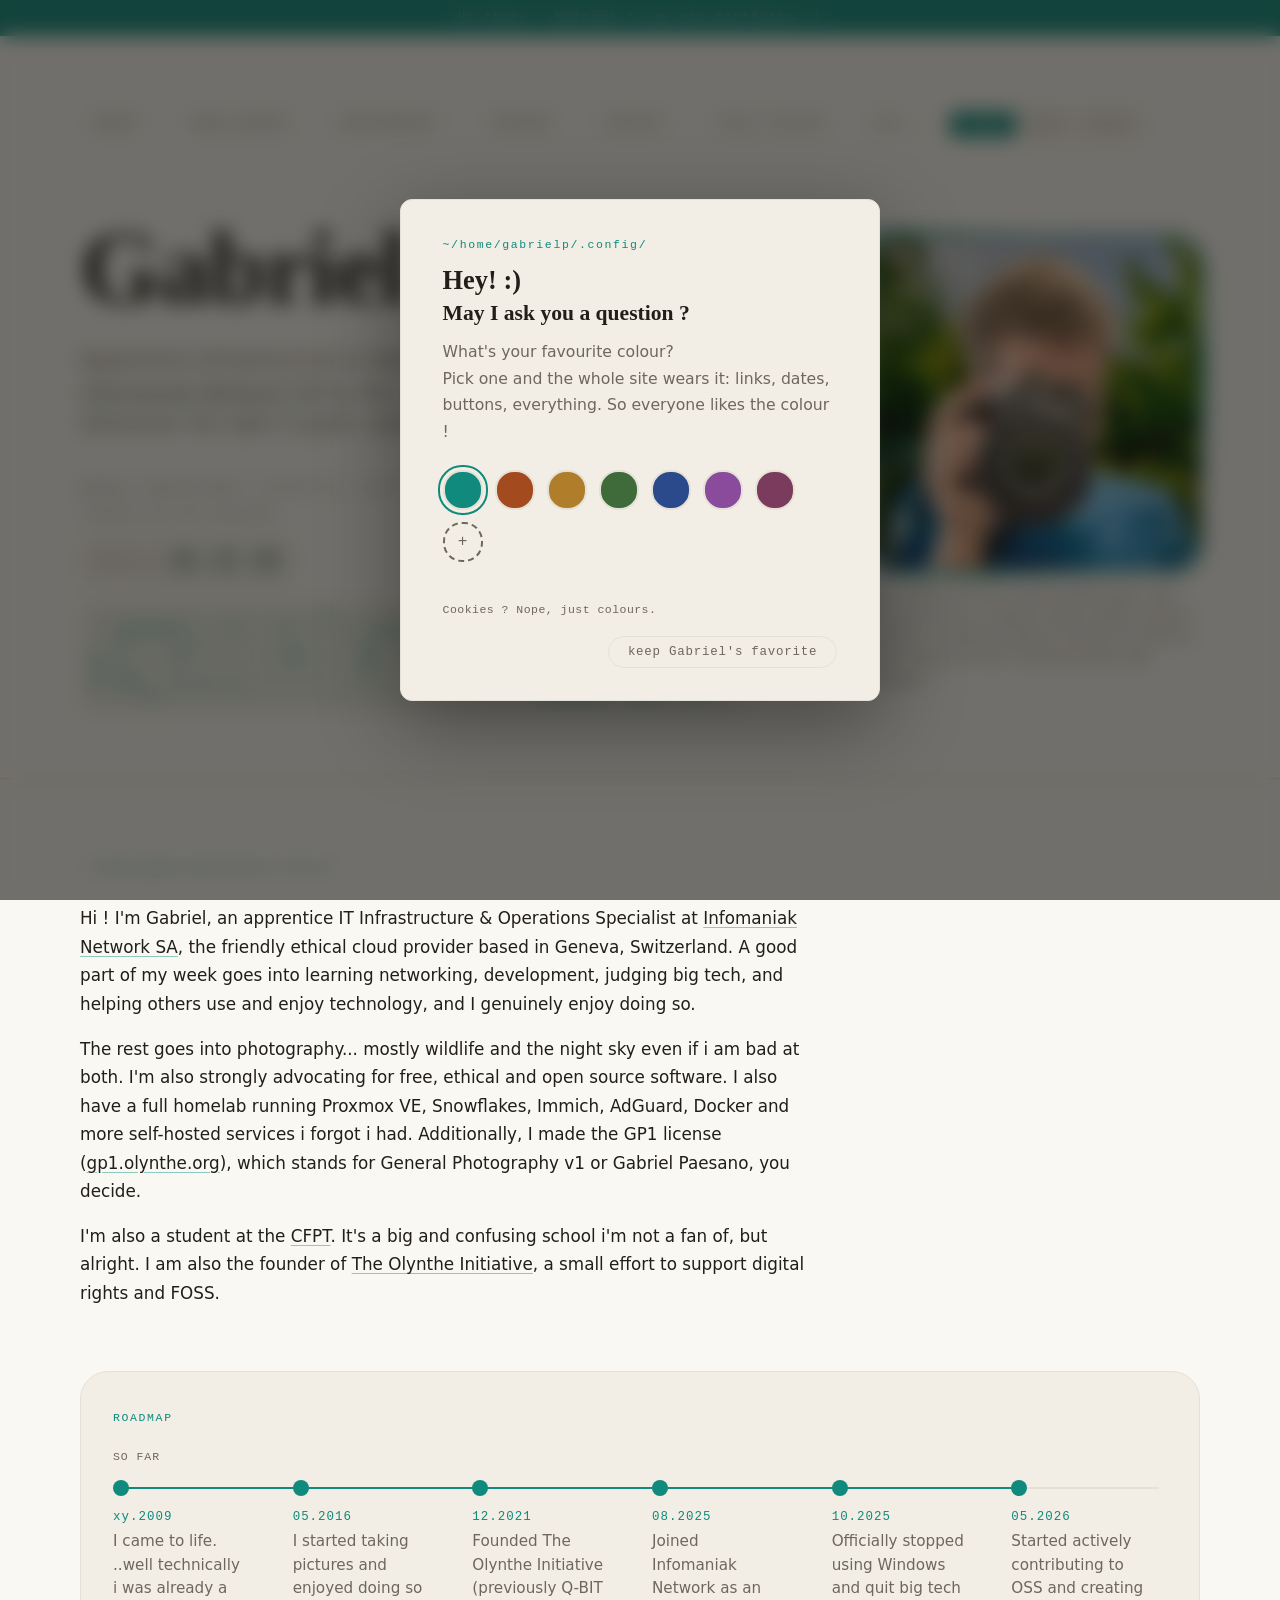
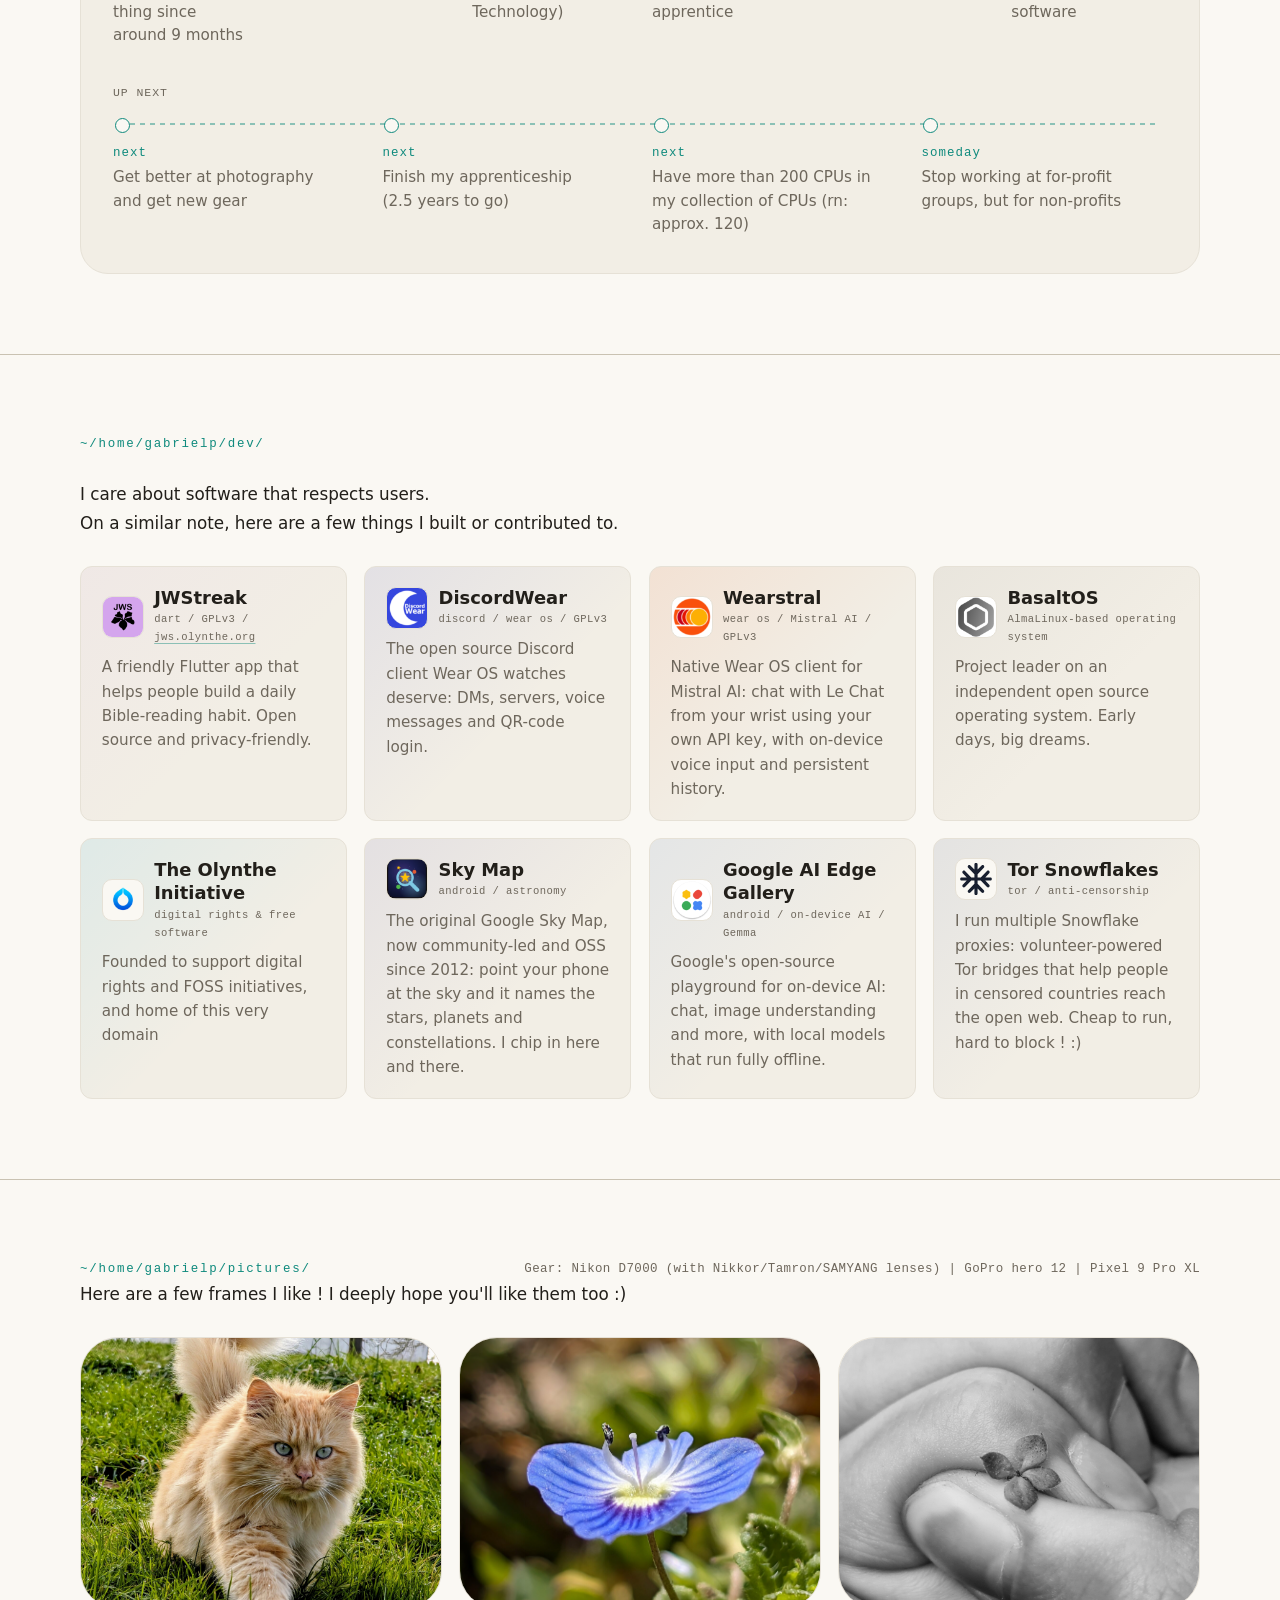
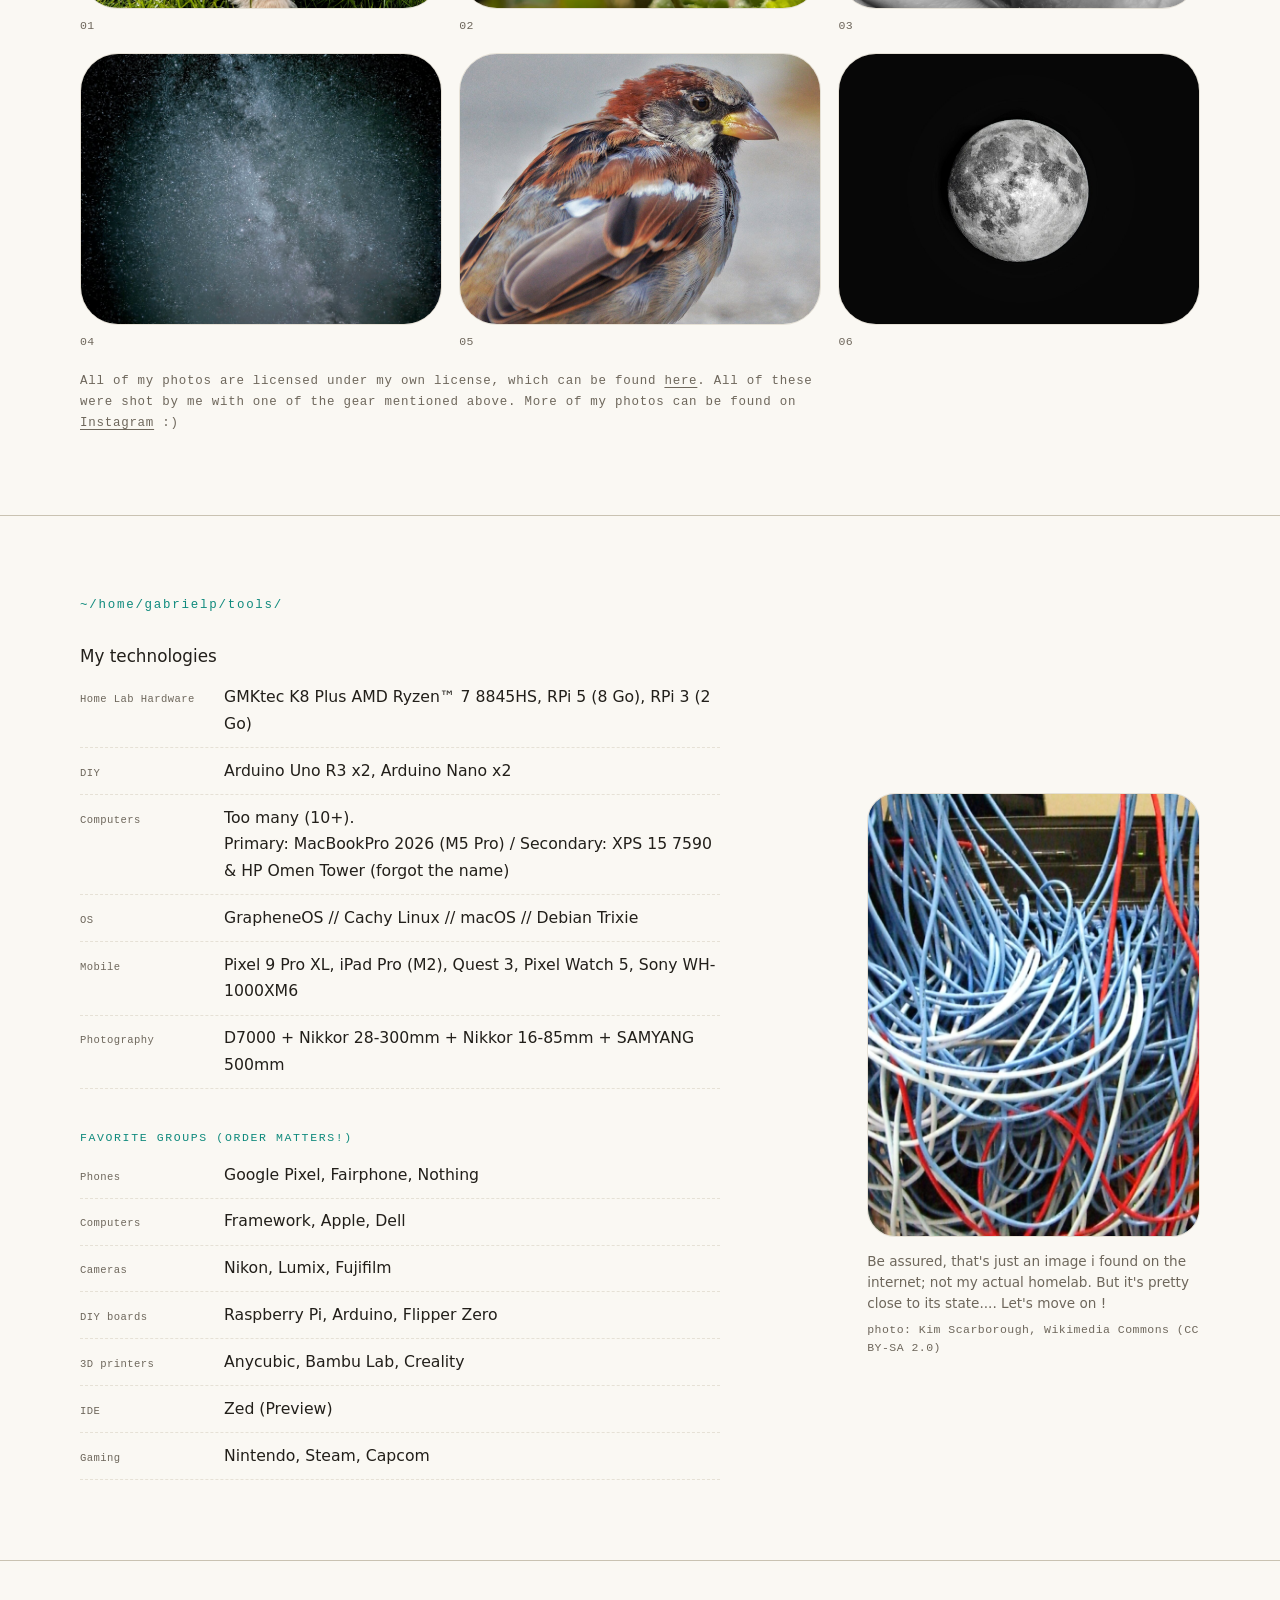
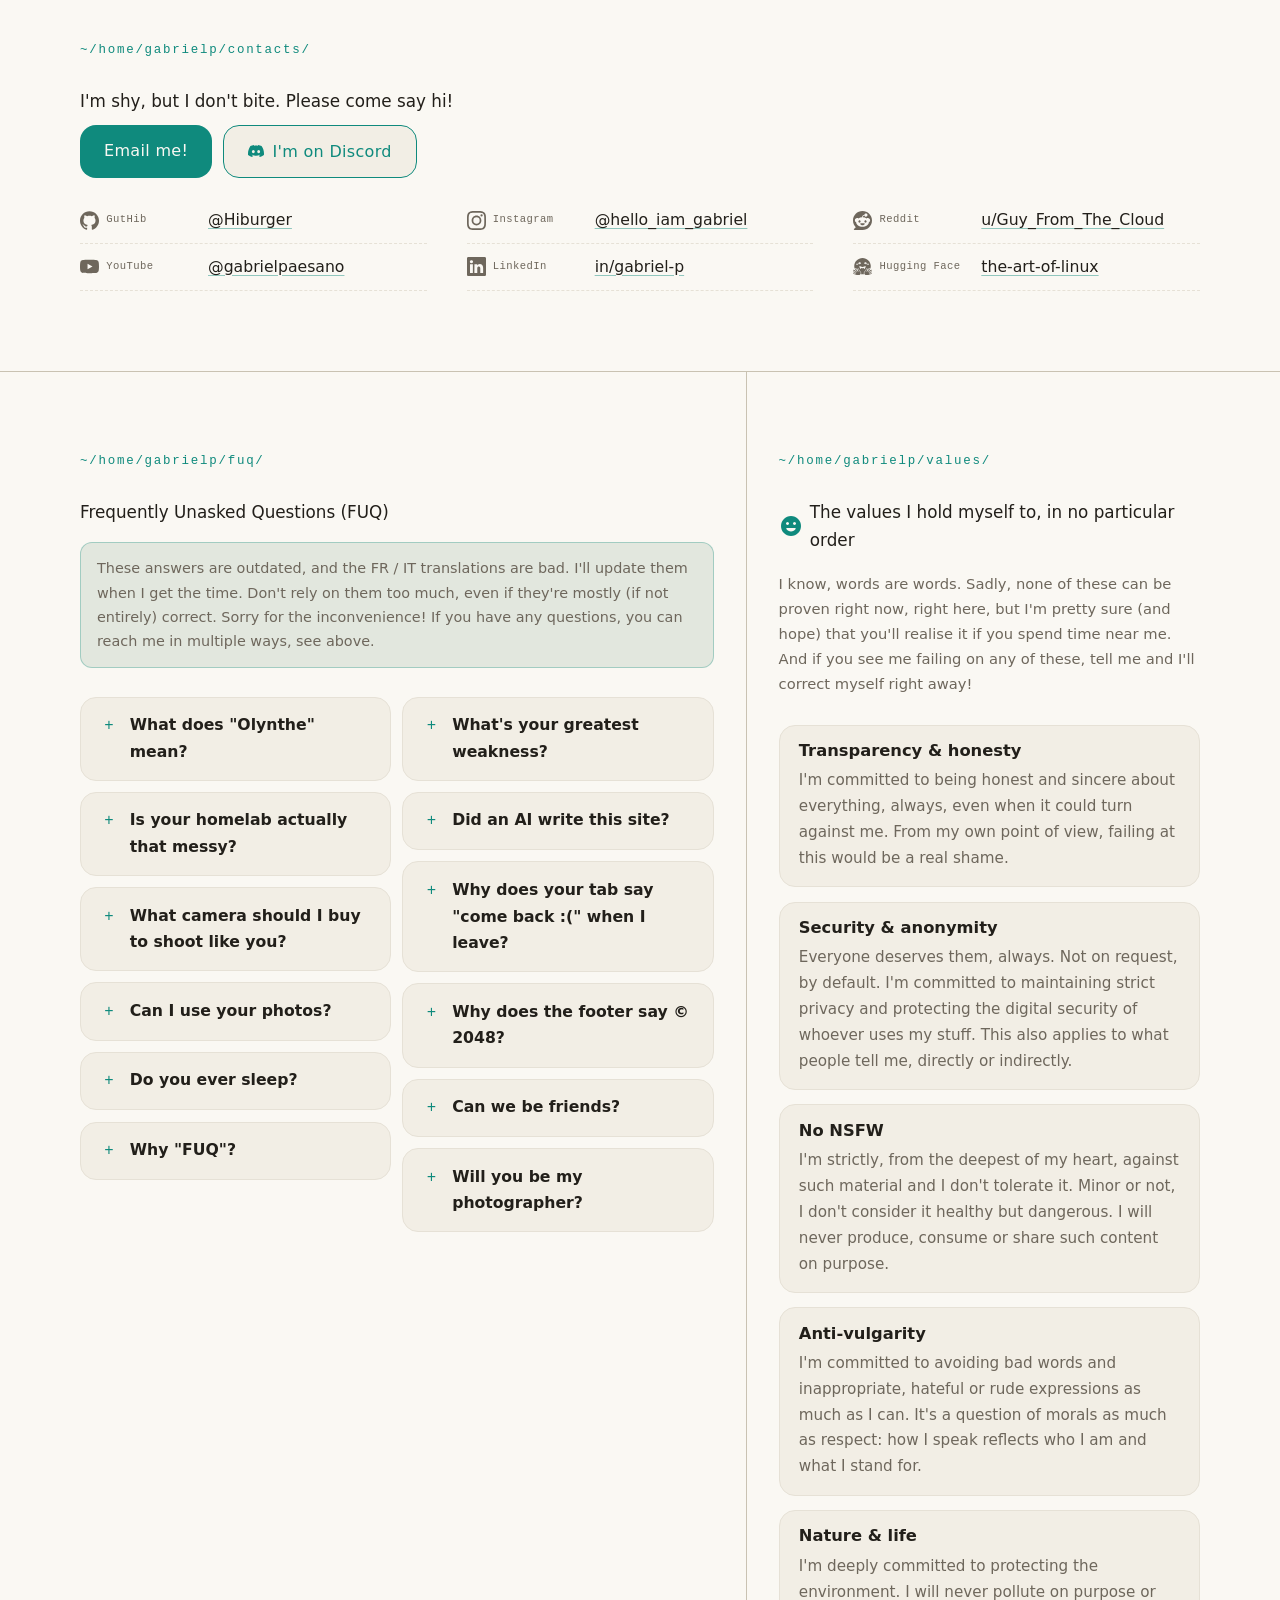
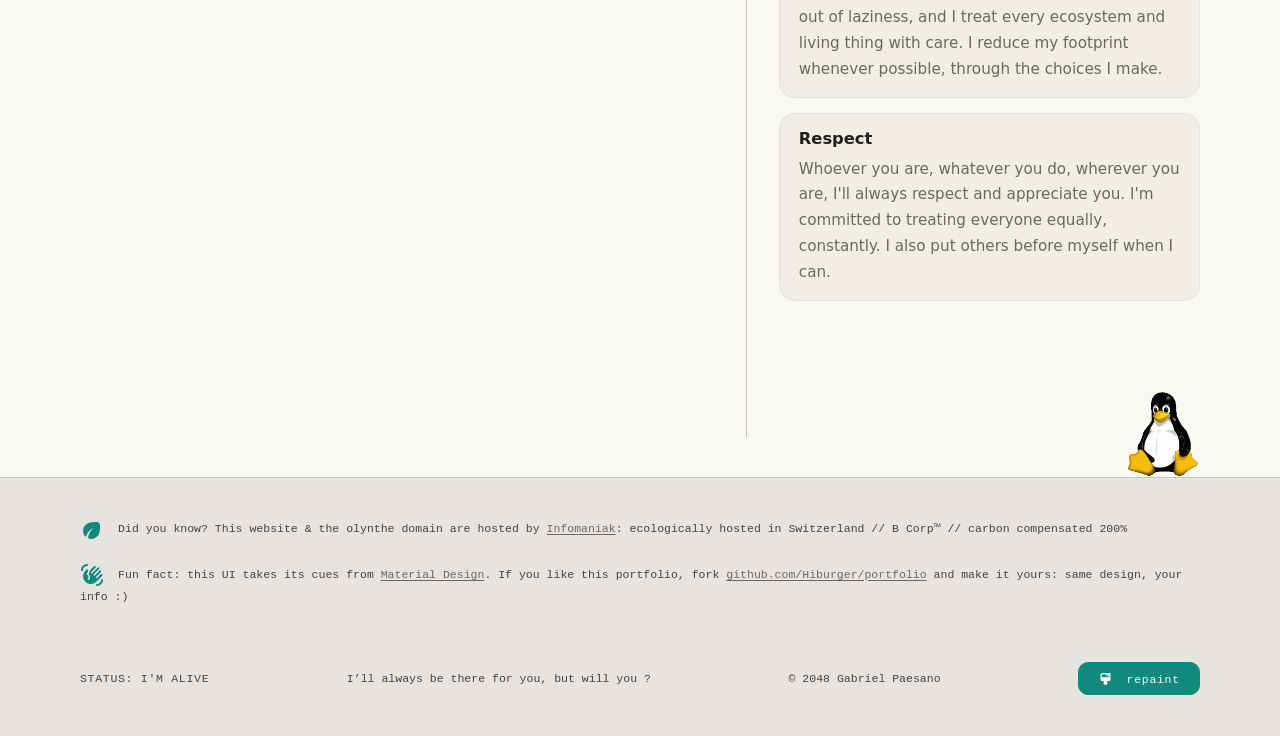
==== commit deb2fdb7: "Release v17.56: Wear OS projects, card tints, Moon photo, Tux server stack, status line, values rewo" ====
--- a/en/index.html
+++ b/en/index.html
@@ -23,7 +23,7 @@
   <meta name="theme-color" content="#faf8f3" media="(prefers-color-scheme: light)">
   <meta name="theme-color" content="#171511" media="(prefers-color-scheme: dark)">
   <link rel="icon" href="../favicon.jpg?v=2" type="image/jpeg">
-  <link rel="stylesheet" href="../style.css?v=17.55">
+  <link rel="stylesheet" href="../style.css?v=17.56">
   <link rel="alternate" type="text/markdown" href="index.md">
   <script>
     (function () {
@@ -118,7 +118,7 @@
       </nav>
       <div class="hero-row">
         <div>
-          <h1 aria-label="Gabriel">Gabr<span class="i-wrap">ı<span class="i-tittle" aria-hidden="true"></span></span>el<span class="version">v17.55</span></h1>
+          <h1 aria-label="Gabriel">Gabr<span class="i-wrap">ı<span class="i-tittle" aria-hidden="true"></span></span>el<span class="version">v17.56</span></h1>
           <p class="lede">Apprentice Infrastructure &amp; Operations Specialist at <a href="https://www.infomaniak.com/en/about">Infomaniak Network SA</a> by day, photographer whenever the light is good, open source person 24/7.</p>
           <p class="coords">Geneva, Switzerland // 46.20° N ; 6.14° E</p>
           <p class="coords">*Coords are not accurate</p>
@@ -186,7 +186,7 @@
         <h2 class="label">~/home/gabrielp/dev/</h2>
         <p>I care about software that respects users.<br>On a similar note, here are a few things I built or contributed to.</p>
         <ul class="projects">
-          <li class="project">
+          <li class="project tint-lilac">
             <div class="project-head">
               <img src="../logos/jwstreak.png" alt="" width="42" height="42" loading="lazy">
               <div>
@@ -196,7 +196,27 @@
             </div>
             <p>A friendly Flutter app that helps people build a daily Bible-reading habit. Open source and privacy-friendly.</p>
           </li>
-          <li class="project">
+          <li class="project tint-blurple">
+            <div class="project-head">
+              <img class="tile-blurple" src="../logos/discord-wear.png" alt="" width="42" height="42" loading="lazy">
+              <div>
+                <h3><a href="https://github.com/Hiburger/DiscordForWearOS">DiscordWear</a></h3>
+                <p class="tag">discord / wear os / GPLv3</p>
+              </div>
+            </div>
+            <p>The open source Discord client Wear OS watches deserve: DMs, servers, voice messages and QR-code login.</p>
+          </li>
+          <li class="project tint-orange">
+            <div class="project-head">
+              <img class="tile-white" src="../logos/wearstral.png" alt="" width="42" height="42" loading="lazy">
+              <div>
+                <h3><a href="https://github.com/Hiburger/Wearstral">Wearstral</a></h3>
+                <p class="tag">wear os / Mistral AI / GPLv3</p>
+              </div>
+            </div>
+            <p>Native Wear OS client for Mistral AI: chat with Le Chat from your wrist using your own API key, with on-device voice input and persistent history.</p>
+          </li>
+          <li class="project tint-gray">
             <div class="project-head">
               <img class="tile-white" src="../logos/basaltos.png" alt="" width="42" height="42" loading="lazy">
               <div>
@@ -206,7 +226,7 @@
             </div>
             <p>Project leader on an independent open source operating system. Early days, big dreams.</p>
           </li>
-          <li class="project">
+          <li class="project tint-cyan">
             <div class="project-head">
               <img src="../logos/olynthe.png" alt="" width="42" height="42" loading="lazy">
               <div>
@@ -216,7 +236,7 @@
             </div>
             <p>Founded to support digital rights and FOSS initiatives, and home of this very domain</p>
           </li>
-          <li class="project">
+          <li class="project tint-indigo">
             <div class="project-head">
               <img src="../logos/sky-map.png?v=2" alt="" width="42" height="42" loading="lazy">
               <div>
@@ -226,7 +246,7 @@
             </div>
             <p>The original Google Sky Map, now community-led and OSS since 2012: point your phone at the sky and it names the stars, planets and constellations. I chip in here and there.</p>
           </li>
-          <li class="project">
+          <li class="project tint-blue">
             <div class="project-head">
               <img class="tile-white" src="../logos/ai-edge-gallery.png" alt="" width="42" height="42" loading="lazy">
               <div>
@@ -236,7 +256,7 @@
             </div>
             <p>Google's open-source playground for on-device AI: chat, image understanding and more, with local models that run fully offline.</p>
           </li>
-          <li class="project">
+          <li class="project tint-slate">
             <div class="project-head">
               <img class="snowflake" src="../logos/snowflake.svg?v=2" alt="" width="42" height="42" loading="lazy">
               <div>
@@ -254,7 +274,7 @@
       <section id="photography" class="section" aria-label="Photography">
         <div class="section-head">
           <h2 class="label">~/home/gabrielp/pictures/</h2>
-          <p class="gear">Gear: Nikon D7000 | GoPro hero 12 | Pixel 9 Pro XL</p>
+          <p class="gear">Gear: Nikon D7000 (with Nikkor/Tamron/SAMYANG lenses) | GoPro hero 12 | Pixel 9 Pro XL</p>
         </div>
         <p>Here are a few frames I like ! I deeply hope you'll like them too :)</p>
         <div class="gallery">
@@ -290,7 +310,7 @@
           </figure>
           <figure>
             <a href="../photos/06.jpg" target="_blank" rel="noopener">
-              <img src="../photos/06.jpg" alt="A sparrow perched on a branch" width="1518" height="1107" decoding="sync">
+              <img src="../photos/06.jpg" alt="A nearly full Moon against a black night sky" width="1432" height="1432" decoding="sync">
             </a>
             <figcaption>06</figcaption>
           </figure>
@@ -311,7 +331,7 @@
               <li><span class="tag">Computers</span>Too many (10+). <br> Primary: MacBookPro 2026 (M5 Pro) / Secondary: XPS 15 7590 & HP Omen Tower (forgot the name)</li>
               <li><span class="tag">OS</span>GrapheneOS // Cachy Linux // macOS // Debian Trixie</li>
               <li><span class="tag">Mobile</span>Pixel 9 Pro XL, iPad Pro (M2), Quest 3, Pixel Watch 5, Sony WH-1000XM6</li>
-              <li><span class="tag">Photography</span>D7000 + 2 Nikkor zoom lenses (450mm max reach)</li>
+              <li><span class="tag">Photography</span>D7000 + Nikkor 28-300mm + Nikkor 16-85mm + SAMYANG 500mm</li>
             </ul>
             <p class="sub-label">favorite groups (order matters!)</p>
             <ul class="links">
@@ -319,6 +339,7 @@
               <li><span class="tag">Computers</span>Framework, Apple, Dell</li>
               <li><span class="tag">Cameras</span>Nikon, Lumix, Fujifilm</li>
               <li><span class="tag">DIY boards</span>Raspberry Pi, Arduino, Flipper Zero</li>
+              <li><span class="tag">3D printers</span>Anycubic, Bambu Lab, Creality</li>
               <li><span class="tag">IDE</span>Zed (Preview)</li>
               <li><span class="tag">Gaming</span>Nintendo, Steam, Capcom</li>
             </ul>
@@ -429,19 +450,19 @@
               </li>
               <li class="value">
                 <h3>No NSFW</h3>
-                <p>I'm strictly, from the deepest of my heart, against such material and I don't tolerate it. Minor or not, I don't consider it healthy but dangerous. I will never produce or consume such content on purpose.</p>
+                <p>I'm strictly, from the deepest of my heart, against such material and I don't tolerate it. Minor or not, I don't consider it healthy but dangerous. I will never produce, consume or share such content on purpose.</p>
               </li>
               <li class="value">
                 <h3>Anti-vulgarity</h3>
-                <p>I'm committed to avoiding bad words and inappropriate, hateful or rude expressions as much as I can. Things may still slip out once in a while, so I keep working on making fewer mistakes here.</p>
+                <p>I'm committed to avoiding bad words and inappropriate, hateful or rude expressions as much as I can. It's a question of morals as much as respect: how I speak reflects who I am and what I stand for.</p>
               </li>
               <li class="value">
-                <h3>Nature &amp; humans</h3>
-                <p>I'm deeply committed to respecting the environment and its inhabitants. I will never pollute on purpose or out of laziness, and I treat ecology and every form of life with proper respect.</p>
+                <h3>Nature &amp; life</h3>
+                <p>I'm deeply committed to protecting the environment. I will never pollute on purpose or out of laziness, and I treat every ecosystem and living thing with care. I reduce my footprint whenever possible, through the choices I make.</p>
               </li>
               <li class="value">
                 <h3>Respect</h3>
-                <p>Whoever you are, whatever you do, wherever you are, I'll always respect and appreciate you. I'm committed to treating everyone equally, constantly.</p>
+                <p>Whoever you are, whatever you do, wherever you are, I'll always respect and appreciate you. I'm committed to treating everyone equally, constantly. I also put others before myself when I can.</p>
               </li>
             </ul>
           </div>
@@ -451,11 +472,15 @@
   </main>
 
   <div class="footer-band">
-    <img class="tux" src="../logos/tux.png?v=1" alt="">
+    <button type="button" class="tux-btn">
+      <span class="tux-note">PHP 8.5.12, Apache 2.4.69, MariaDB 10.11.19, Debian 12</span>
+      <img class="tux" src="../logos/tux.png?v=1" alt="">
+    </button>
     <div class="wrap">
       <p class="hosted"><svg class="sicon" aria-hidden="true"><use href="../logos/icons.svg?v=5#eco"/></svg> Did you know? This website &amp; the olynthe domain are hosted by <a href="https://www.infomaniak.com/en/about">Infomaniak</a>: ecologically hosted in Switzerland // B Corp™ // carbon compensated 200%</p>
       <p class="hosted fork"><svg class="sicon" aria-hidden="true"><use href="../logos/icons.svg?v=5#waving_hand"/></svg> Fun fact: this UI takes its cues from <a href="https://m3.material.io">Material Design</a>. If you like this portfolio, fork <a href="https://github.com/Hiburger/portfolio">github.com/Hiburger/portfolio</a> and make it yours: same design, your info :)</p>
       <footer>
+        <p class="status">Status: I'm alive</p>
         <span>I’ll always be there for you, but will you ?</span>
         <span>© 2048 Gabriel Paesano</span>
         <button type="button" class="repaint" id="repaint"><svg class="sicon" aria-hidden="true"><use href="../logos/icons.svg?v=5#format_paint"/></svg> repaint</button>
--- a/style.css
+++ b/style.css
@@ -7,6 +7,7 @@
   --line: #e6e1d6;
   --line-strong: #c9c2b2;
   --card: #f2eee5;
+  --tint-alpha: 8%;
   --sans: system-ui, -apple-system, "Segoe UI", Roboto, "Helvetica Neue", Arial, sans-serif;
   --serif: Charter, "Bitstream Charter", "Iowan Old Style", Georgia, serif;
   --mono: ui-monospace, "SF Mono", "Cascadia Mono", Menlo, Consolas, monospace;
@@ -25,6 +26,7 @@
     --line: #2e2b25;
     --line-strong: #4a453c;
     --card: #201d18;
+    --tint-alpha: 12%;
   }
 }
 
@@ -37,6 +39,7 @@
   --line: #2e2b25;
   --line-strong: #4a453c;
   --card: #201d18;
+  --tint-alpha: 12%;
 }
 
 /* Astro mode: red-shifted to preserve dark adaptation. Fixed red accent —
@@ -814,7 +817,7 @@
 
 .section > p,
 .about-prose p {
-  max-width: 40rem;
+  max-width: 46rem;
 }
 
 @media (min-width: 1000px) {
@@ -1009,16 +1012,43 @@
   margin: 1.8rem auto 0;
 }
 
+@media (min-width: 1280px) {
+  .projects {
+    grid-template-columns: repeat(4, minmax(0, 1fr));
+    max-width: 96rem;
+  }
+}
+
 .project {
   padding: 1.15rem 1.3rem;
-  background: var(--card);
+  background:
+    linear-gradient(135deg, color-mix(in srgb, var(--tint, transparent) var(--tint-alpha, 8%), transparent), transparent 58%),
+    var(--card);
   border: 1px solid var(--line);
   border-radius: 12px;
   transition: border-radius 0.35s var(--spring);
 }
 
+/* one --tint per card, sampled from each project logo
+   (sky-map & snowflake logos are near-black: same hue, lightness lifted
+   so the wash still reads as colour) */
+.tint-lilac { --tint: #d4a5ed; }
+.tint-blurple { --tint: #3647de; }
+.tint-orange { --tint: #f9500d; }
+.tint-gray { --tint: #808080; }
+.tint-cyan { --tint: #00b8ff; }
+.tint-indigo { --tint: #4042bf; }
+.tint-blue { --tint: #4486f4; }
+.tint-slate { --tint: #4067bf; }
+
 .project:hover {
   border-radius: 40px;
+}
+
+/* Astro mode keeps cards neutral: brand-coloured glows would defeat the
+   red-shifted, dark-adaptation-friendly palette. */
+:root[data-theme="astro"] .project {
+  background: var(--card);
 }
 
 .project-head {
@@ -1040,6 +1070,10 @@
 
 .project-head img.tile-white {
   background: #fff;
+}
+
+.project-head img.tile-blurple {
+  background: #3647de;
 }
 
 .project-head h3 {
@@ -1659,18 +1693,52 @@
   position: relative;
 }
 
-.footer-band .tux {
+.footer-band .tux-btn {
   position: absolute;
   bottom: 100%;
   right: clamp(1.5rem, 7vw, 5rem);
+  background: none;
+  border: 0;
+  padding: 0;
+  cursor: pointer;
+  z-index: 1;
+}
+
+.footer-band .tux-btn .tux {
+  display: block;
   height: 5.5rem;
   width: auto;
+}
+
+.tux-note {
+  position: absolute;
+  bottom: calc(100% + 0.6rem);
+  right: 0;
+  font-family: var(--mono);
+  font-size: 0.72rem;
+  letter-spacing: 0.02em;
+  line-height: 1.5;
+  white-space: nowrap;
+  background: #171511;
+  color: #eae5da;
+  border: 1px solid color-mix(in srgb, #eae5da 18%, transparent);
+  border-radius: 10px;
+  padding: 0.55rem 0.8rem;
+  box-shadow: 0 6px 18px color-mix(in srgb, #000000 28%, transparent);
+  opacity: 0;
+  transform: translateY(6px);
   pointer-events: none;
-  z-index: 1;
+  transition: opacity 0.25s var(--morph), transform 0.25s var(--morph);
+}
+
+.tux-btn:hover .tux-note,
+.tux-btn:focus-visible .tux-note {
+  opacity: 1;
+  transform: none;
 }
 
 @media (max-width: 700px) {
-  .footer-band .tux {
+  .footer-band .tux-btn {
     display: none;
   }
 }
@@ -1692,6 +1760,14 @@
   justify-content: space-between;
   flex-wrap: wrap;
   gap: 0.6rem;
+}
+
+.status {
+  display: inline-flex;
+  align-items: center;
+  gap: 0.5em;
+  text-transform: uppercase;
+  letter-spacing: 0.06em;
 }
 
 .hosted.fork {
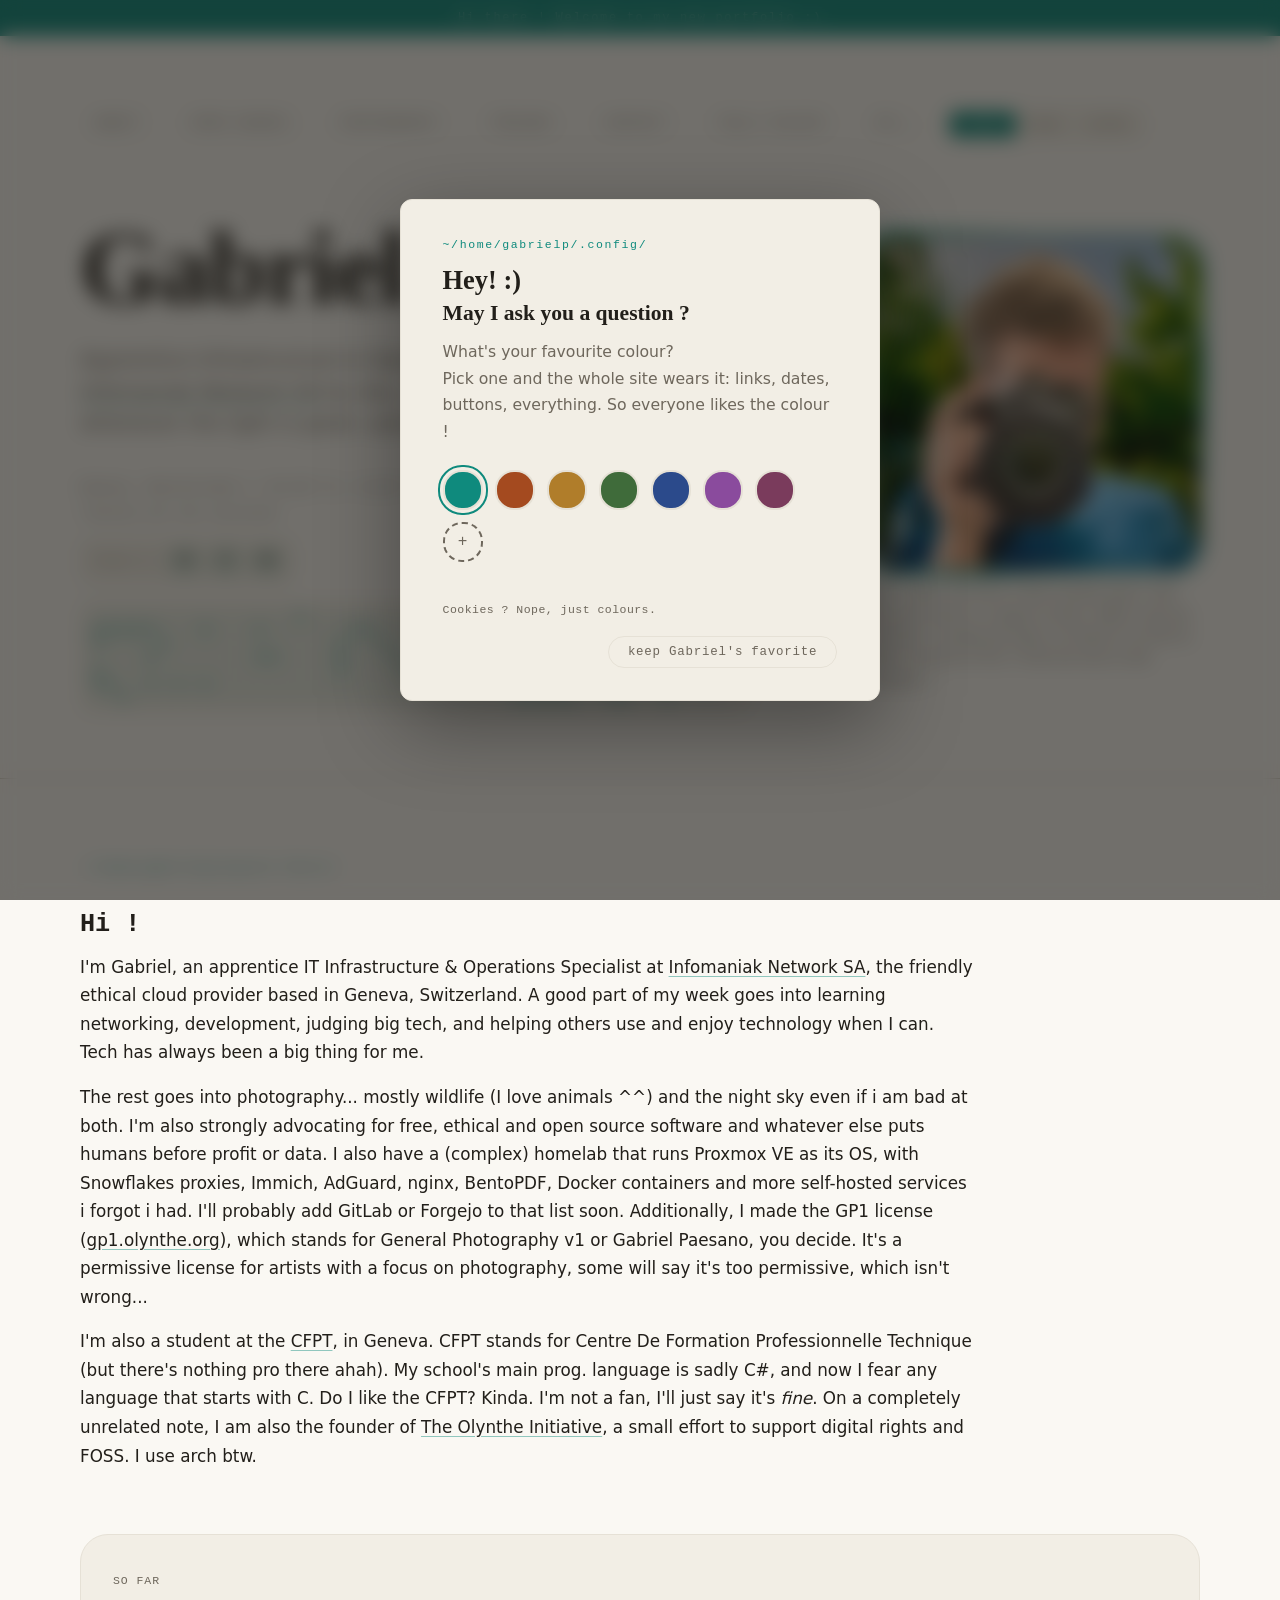
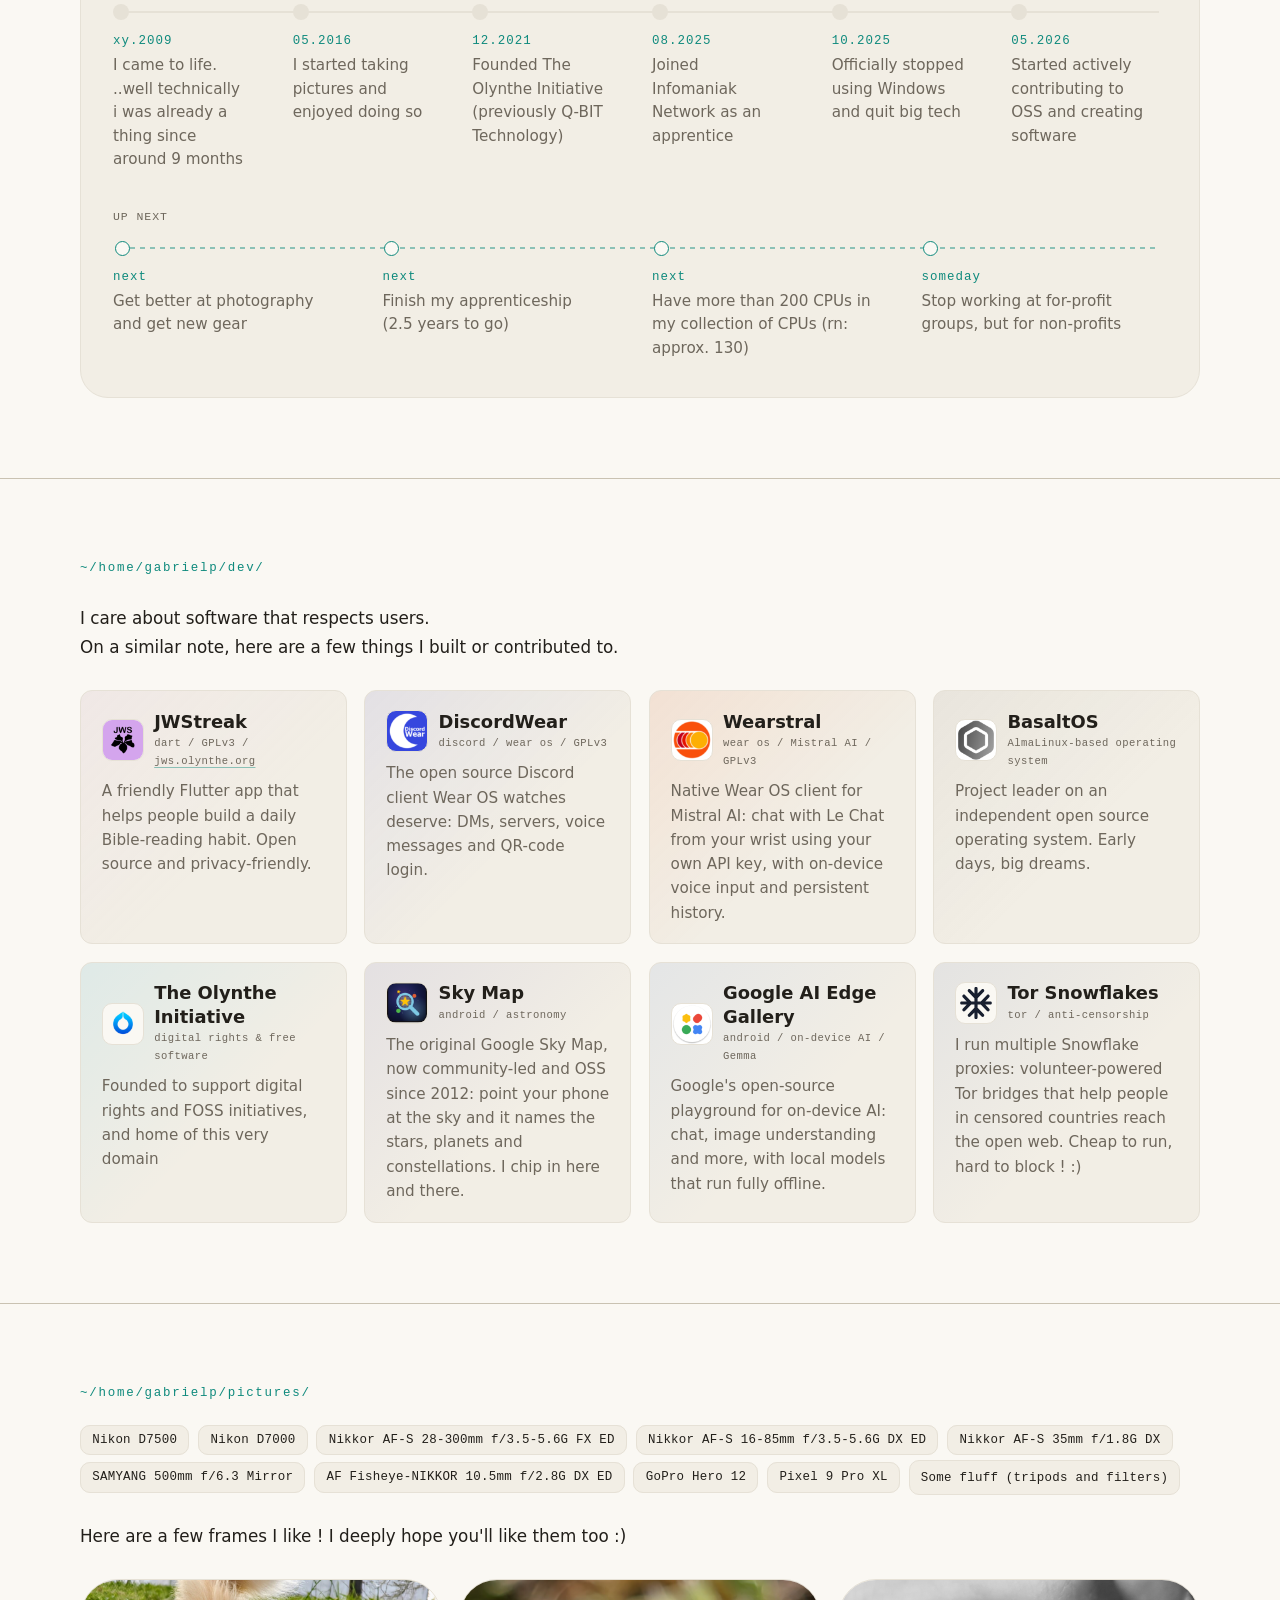
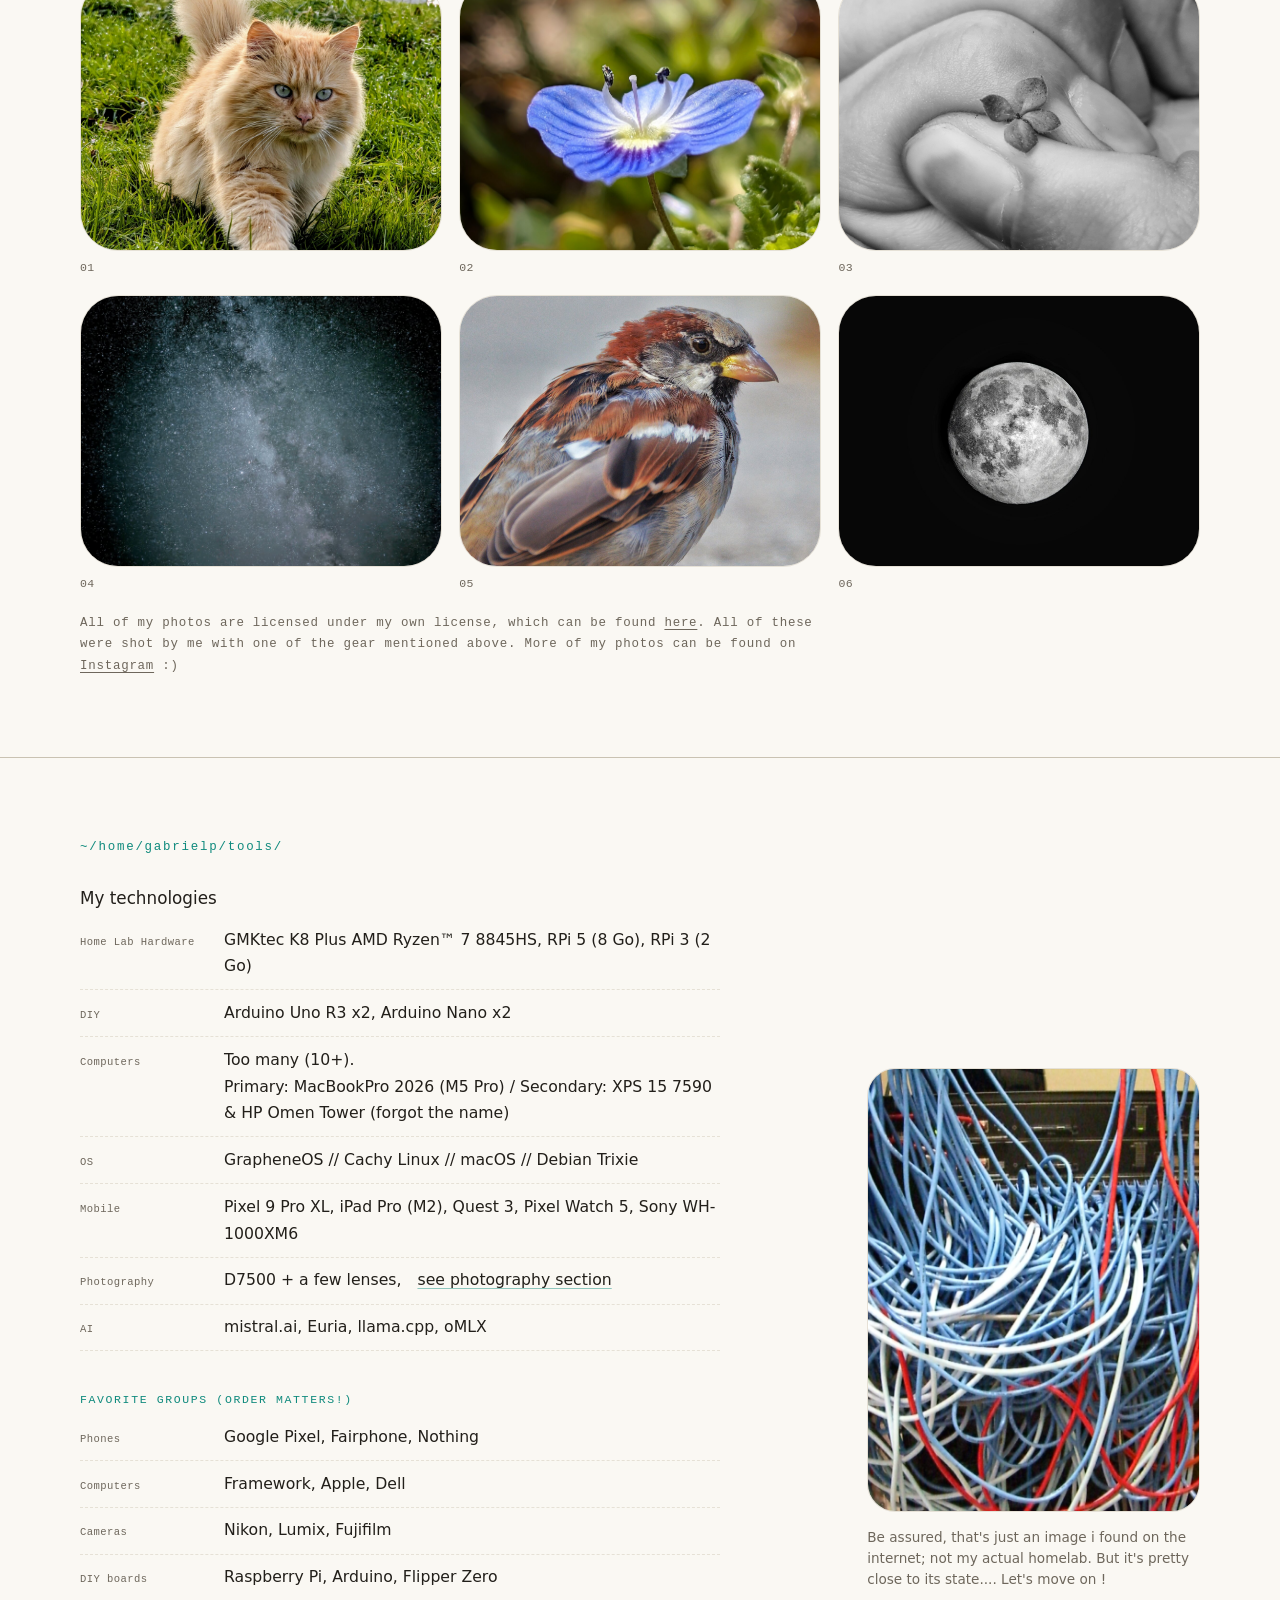
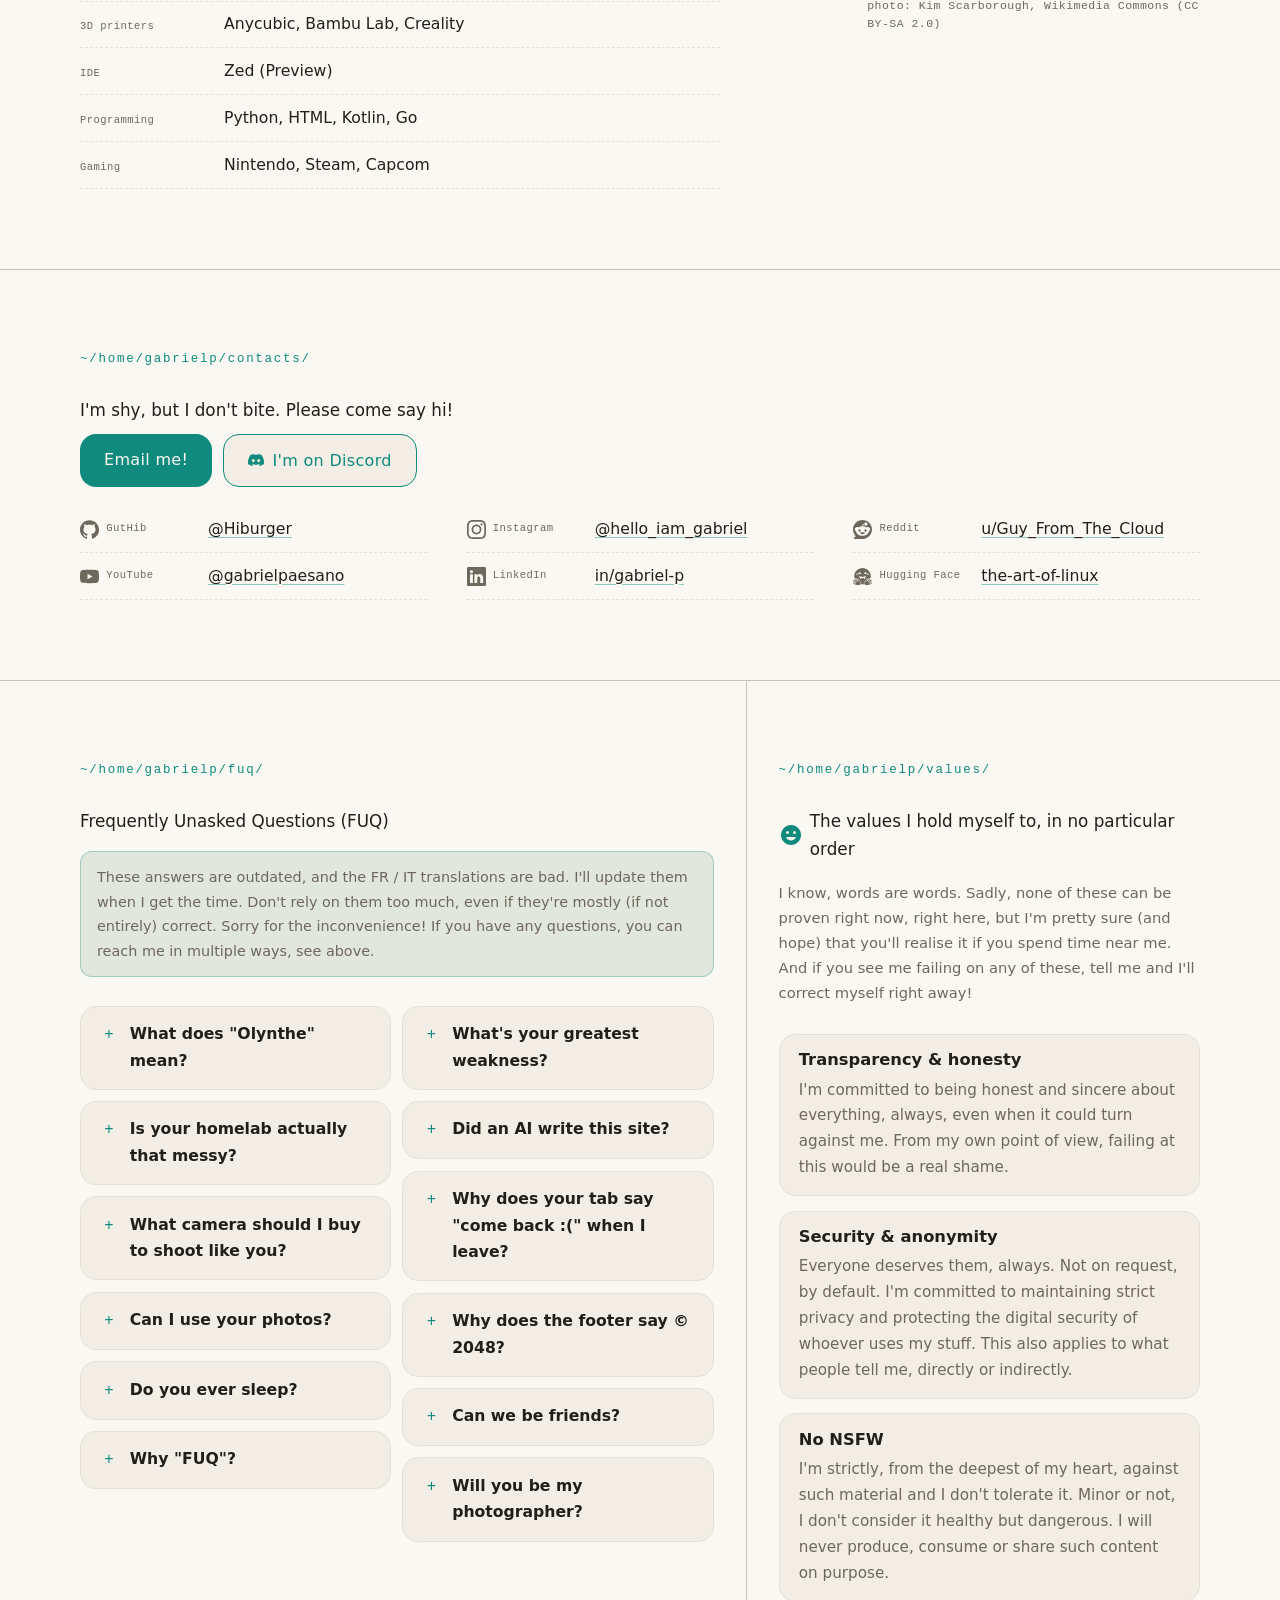
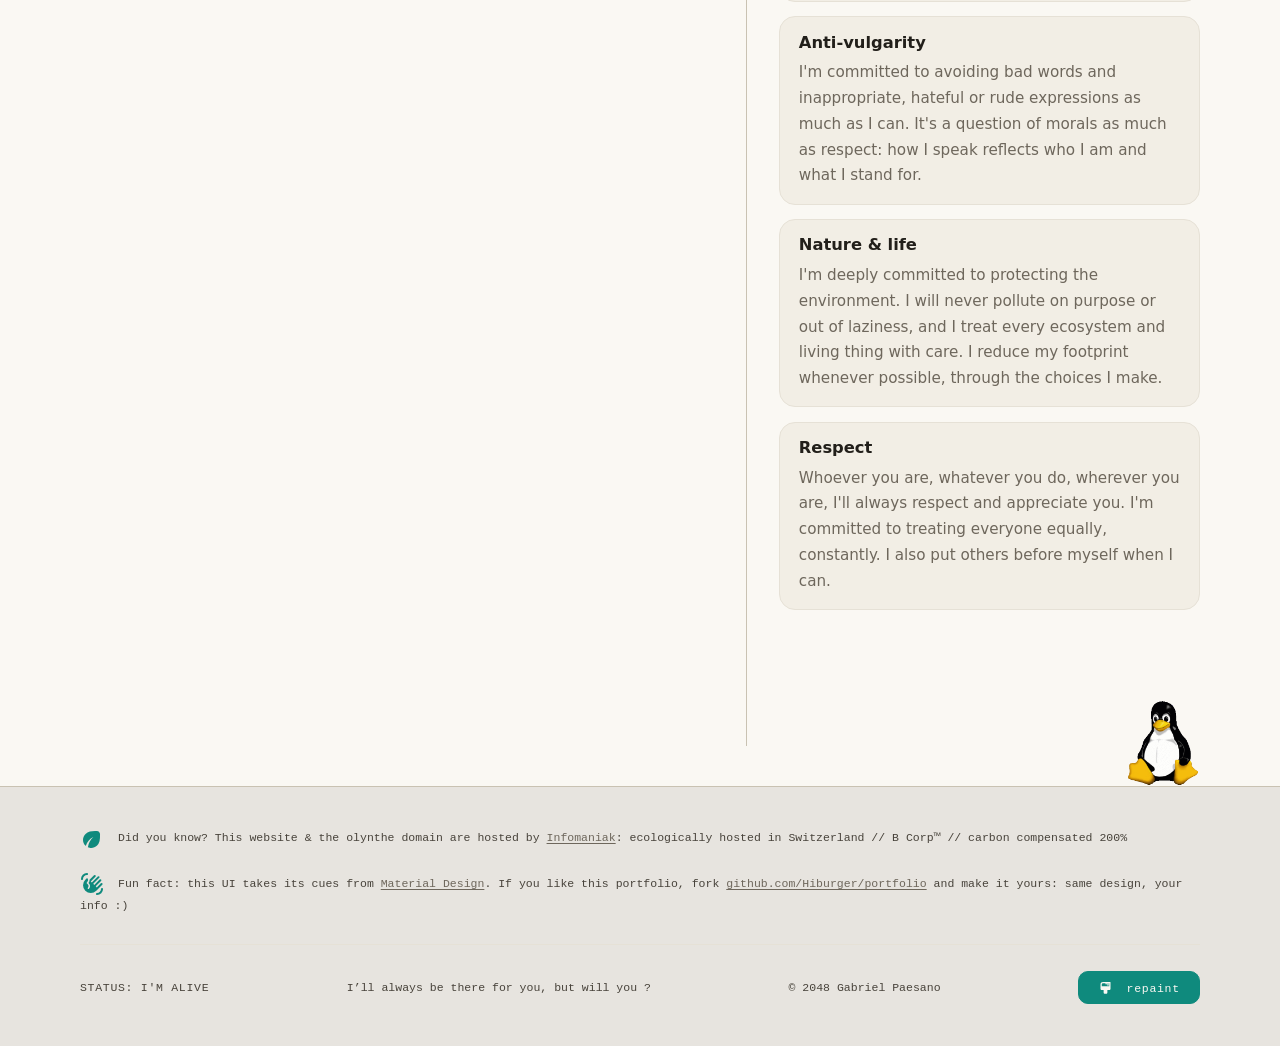
==== commit 49a778f1: "Release v17.57: gear shelf with product links, toolbox D7500 + AI + programming rows, quick-facts re" ====
--- a/en/index.html
+++ b/en/index.html
@@ -23,7 +23,7 @@
   <meta name="theme-color" content="#faf8f3" media="(prefers-color-scheme: light)">
   <meta name="theme-color" content="#171511" media="(prefers-color-scheme: dark)">
   <link rel="icon" href="../favicon.jpg?v=2" type="image/jpeg">
-  <link rel="stylesheet" href="../style.css?v=17.56">
+  <link rel="stylesheet" href="../style.css?v=17.57">
   <link rel="alternate" type="text/markdown" href="index.md">
   <script>
     (function () {
@@ -118,7 +118,7 @@
       </nav>
       <div class="hero-row">
         <div>
-          <h1 aria-label="Gabriel">Gabr<span class="i-wrap">ı<span class="i-tittle" aria-hidden="true"></span></span>el<span class="version">v17.56</span></h1>
+          <h1 aria-label="Gabriel">Gabr<span class="i-wrap">ı<span class="i-tittle" aria-hidden="true"></span></span>el<span class="version">v17.57</span></h1>
           <p class="lede">Apprentice Infrastructure &amp; Operations Specialist at <a href="https://www.infomaniak.com/en/about">Infomaniak Network SA</a> by day, photographer whenever the light is good, open source person 24/7.</p>
           <p class="coords">Geneva, Switzerland // 46.20° N ; 6.14° E</p>
           <p class="coords">*Coords are not accurate</p>
@@ -153,12 +153,11 @@
       <section id="about" class="section" aria-label="About">
         <h2 class="label">~/home/gabrielp/quick-facts/</h2>
         <div class="about-prose">
-          <p>Hi ! I'm Gabriel, an apprentice IT Infrastructure &amp; Operations Specialist at <a href="https://www.infomaniak.com/en/about">Infomaniak Network SA</a>, the friendly ethical cloud provider based in Geneva, Switzerland. A good part of my week goes into learning networking, development, judging big tech, and helping others use and enjoy technology, and I genuinely enjoy doing so.</p>
-          <p>The rest goes into photography... mostly wildlife and the night sky even if i am bad at both. I'm also strongly advocating for free, ethical and open source software. I also have a full homelab running Proxmox VE, Snowflakes, Immich, AdGuard, Docker and more self-hosted services i forgot i had. Additionally, I made the GP1 license (<a href="https://gp1.olynthe.org/">gp1.olynthe.org</a>), which stands for General Photography v1 or Gabriel Paesano, you decide.</p>
-          <p>I'm also a student at the <a href="https://edu.ge.ch/secondaire2/centre-de-formation-professionnelle-technique/le-cfpt">CFPT</a>. It's a big and confusing school i'm not a fan of, but alright. I am also the founder of <a href="https://olynthe.org">The Olynthe Initiative</a>, a small effort to support digital rights and FOSS.</p>
+          <p><span class="hi">Hi !</span> I'm Gabriel, an apprentice IT Infrastructure &amp; Operations Specialist at <a href="https://www.infomaniak.com/en/about">Infomaniak Network SA</a>, the friendly ethical cloud provider based in Geneva, Switzerland. A good part of my week goes into learning networking, development, judging big tech, and helping others use and enjoy technology when I can. Tech has always been a big thing for me.</p>
+          <p>The rest goes into photography... mostly wildlife (I love animals ^^) and the night sky even if i am bad at both. I'm also strongly advocating for free, ethical and open source software and whatever else puts humans before profit or data. I also have a (complex) homelab that runs Proxmox VE as its OS, with Snowflakes proxies, Immich, AdGuard, nginx, BentoPDF, Docker containers and more self-hosted services i forgot i had. I'll probably add GitLab or Forgejo to that list soon. Additionally, I made the GP1 license (<a href="https://gp1.olynthe.org/">gp1.olynthe.org</a>), which stands for General Photography v1 or Gabriel Paesano, you decide. It's a permissive license for artists with a focus on photography, some will say it's too permissive, which isn't wrong...</p>
+          <p>I'm also a student at the <a href="https://edu.ge.ch/secondaire2/centre-de-formation-professionnelle-technique/le-cfpt">CFPT</a>, in Geneva. CFPT stands for Centre De Formation Professionnelle Technique (but there's nothing pro there ahah). My school's main prog. language is sadly C#, and now I fear any language that starts with C. Do I like the CFPT? Kinda. I'm not a fan, I'll just say it's <em>fine</em>. On a completely unrelated note, I am also the founder of <a href="https://olynthe.org">The Olynthe Initiative</a>, a small effort to support digital rights and FOSS. I use arch btw.</p>
         </div>
         <aside class="roadmap">
-          <h3>roadmap</h3>
           <div class="lane lane-past">
             <p class="lane-label">so far</p>
             <ul>
@@ -175,7 +174,7 @@
             <ul>
               <li class="next"><span class="year">next</span>Get better at photography and get new gear</li>
               <li class="next"><span class="year">next</span>Finish my apprenticeship (2.5 years to go)</li>
-              <li class="next"><span class="year">next</span>Have more than 200 CPUs in my collection of CPUs (rn: approx. 120)</li>
+              <li class="next"><span class="year">next</span>Have more than 200 CPUs in my collection of CPUs (rn: approx. 130)</li>
               <li class="next"><span class="year">someday</span>Stop working at for-profit groups, but for non-profits</li>
             </ul>
           </div>
@@ -274,8 +273,19 @@
       <section id="photography" class="section" aria-label="Photography">
         <div class="section-head">
           <h2 class="label">~/home/gabrielp/pictures/</h2>
-          <p class="gear">Gear: Nikon D7000 (with Nikkor/Tamron/SAMYANG lenses) | GoPro hero 12 | Pixel 9 Pro XL</p>
         </div>
+        <ul class="gear-shelf">
+          <li><a class="gear-card" href="https://www.nikonusa.com/p/d7500/1581/overview">Nikon D7500</a></li>
+          <li><a class="gear-card" href="https://www.nikonusa.com/p/d7000/25468/overview">Nikon D7000</a></li>
+          <li><a class="gear-card" href="https://www.nikonusa.com/p/af-s-nikkor-28-300mm-f35-56g-ed-vr/2191/overview">Nikkor AF-S 28-300mm f/3.5-5.6G FX ED</a></li>
+          <li><a class="gear-card" href="https://www.nikonusa.com/p/af-s-dx-nikkor-16-85mm-f35-56g-ed-vr/2178/overview">Nikkor AF-S 16-85mm f/3.5-5.6G DX ED</a></li>
+          <li><a class="gear-card" href="https://www.nikonusa.com/p/af-s-dx-nikkor-35mm-f18g/2183/overview">Nikkor AF-S 35mm f/1.8G DX</a></li>
+          <li><a class="gear-card" href="https://photographylife.com/lenses/samyang-500mm-f6-3-mirror">SAMYANG 500mm f/6.3 Mirror</a></li>
+          <li><a class="gear-card" href="https://www.nikonusa.com/p/af-dx-fisheye-nikkor-105mm-f28g-ed/2148/overview">AF Fisheye-NIKKOR 10.5mm f/2.8G DX ED</a></li>
+          <li><a class="gear-card" href="https://gopro.com/en/us/shop/cameras/hero12-black/CHDHX-121-master.html">GoPro Hero 12</a></li>
+          <li><a class="gear-card" href="https://www.gsmarena.com/google_pixel_9_pro_xl-13217.php">Pixel 9 Pro XL</a></li>
+          <li class="gear-card">Some fluff (tripods and filters)</li>
+        </ul>
         <p>Here are a few frames I like ! I deeply hope you'll like them too :)</p>
         <div class="gallery">
           <figure>
@@ -331,7 +341,8 @@
               <li><span class="tag">Computers</span>Too many (10+). <br> Primary: MacBookPro 2026 (M5 Pro) / Secondary: XPS 15 7590 & HP Omen Tower (forgot the name)</li>
               <li><span class="tag">OS</span>GrapheneOS // Cachy Linux // macOS // Debian Trixie</li>
               <li><span class="tag">Mobile</span>Pixel 9 Pro XL, iPad Pro (M2), Quest 3, Pixel Watch 5, Sony WH-1000XM6</li>
-              <li><span class="tag">Photography</span>D7000 + Nikkor 28-300mm + Nikkor 16-85mm + SAMYANG 500mm</li>
+              <li><span class="tag">Photography</span>D7500 + a few lenses, <a href="#photography">see photography section</a></li>
+              <li><span class="tag">AI</span>mistral.ai, Euria, llama.cpp, oMLX</li>
             </ul>
             <p class="sub-label">favorite groups (order matters!)</p>
             <ul class="links">
@@ -341,6 +352,7 @@
               <li><span class="tag">DIY boards</span>Raspberry Pi, Arduino, Flipper Zero</li>
               <li><span class="tag">3D printers</span>Anycubic, Bambu Lab, Creality</li>
               <li><span class="tag">IDE</span>Zed (Preview)</li>
+              <li><span class="tag">Programming</span>Python, HTML, Kotlin, Go</li>
               <li><span class="tag">Gaming</span>Nintendo, Steam, Capcom</li>
             </ul>
           </div>
--- a/style.css
+++ b/style.css
@@ -815,9 +815,21 @@
   margin-top: 1rem;
 }
 
-.section > p,
+.section > p {
+  max-width: 46rem;
+}
+
+/* quick-facts prose: runs a little wider when the screen allows it */
 .about-prose p {
-  max-width: 46rem;
+  max-width: 56rem;
+}
+
+.about-prose .hi {
+  display: block;
+  margin-bottom: 0.35rem;
+  font-family: var(--mono);
+  font-size: 1.5em;
+  font-weight: 700;
 }
 
 @media (min-width: 1000px) {
@@ -832,16 +844,6 @@
   border-radius: 28px;
   padding: 2.25rem 2rem;
   margin-top: 4rem;
-}
-
-.roadmap h3 {
-  font-family: var(--mono);
-  font-weight: 500;
-  font-size: 0.72rem;
-  letter-spacing: 0.14em;
-  text-transform: uppercase;
-  color: var(--accent);
-  margin-bottom: 1.2rem;
 }
 
 .roadmap .lane + .lane {
@@ -1128,11 +1130,38 @@
   margin-bottom: 0;
 }
 
-.gear {
+.gear-shelf {
+  display: flex;
+  flex-wrap: wrap;
+  gap: 0.55rem;
+  margin: 1.2rem 0 1.7rem;
+  padding: 0;
+  list-style: none;
+}
+
+.gear-card {
+  padding: 0.45rem 0.7rem;
+  background: var(--card);
+  border: 1px solid var(--line);
+  border-radius: 10px;
   font-family: var(--mono);
   font-size: 0.78rem;
-  color: var(--muted);
-  letter-spacing: 0.03em;
+  line-height: 1.45;
+  letter-spacing: 0.02em;
+  transition: border-radius 0.35s var(--spring);
+}
+
+.gear-card:hover {
+  border-radius: 20px;
+}
+
+a.gear-card {
+  color: inherit;
+  text-decoration: none;
+}
+
+a.gear-card:hover {
+  color: var(--accent);
 }
 
 .gallery {
